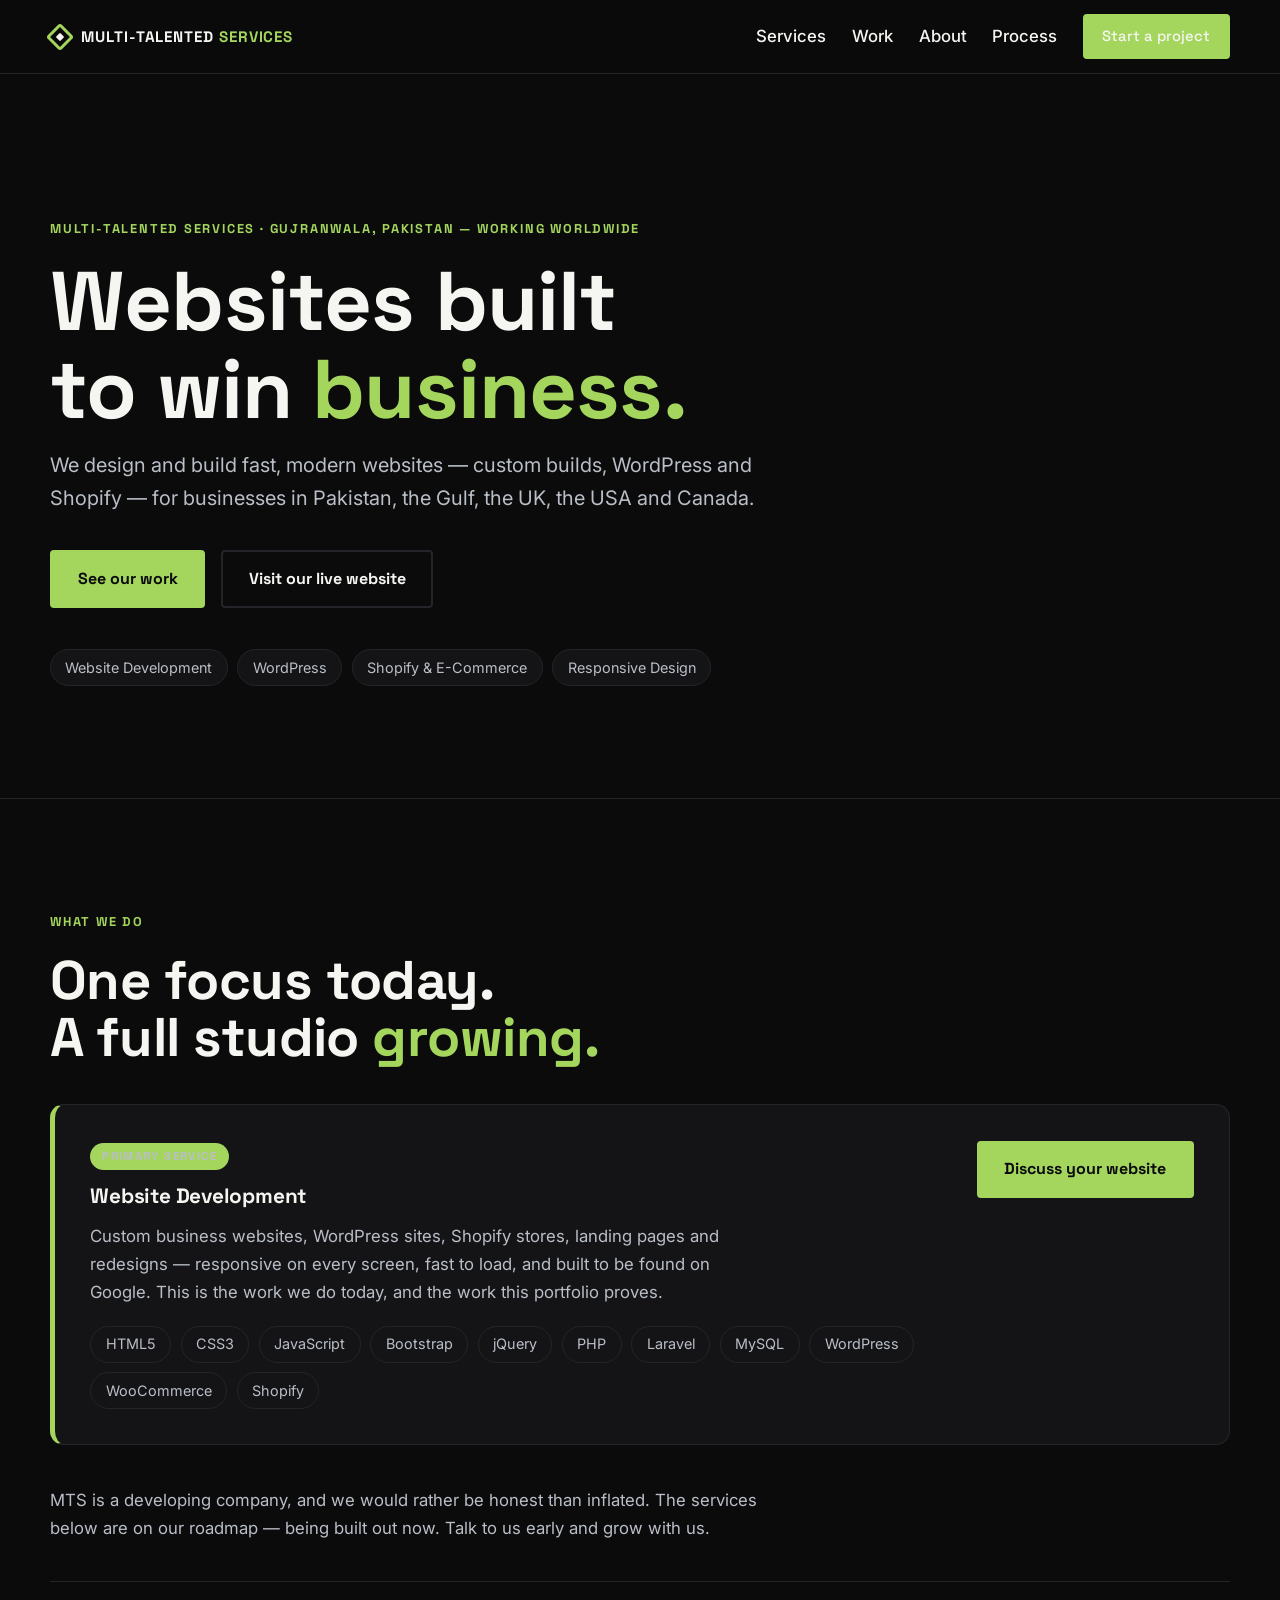
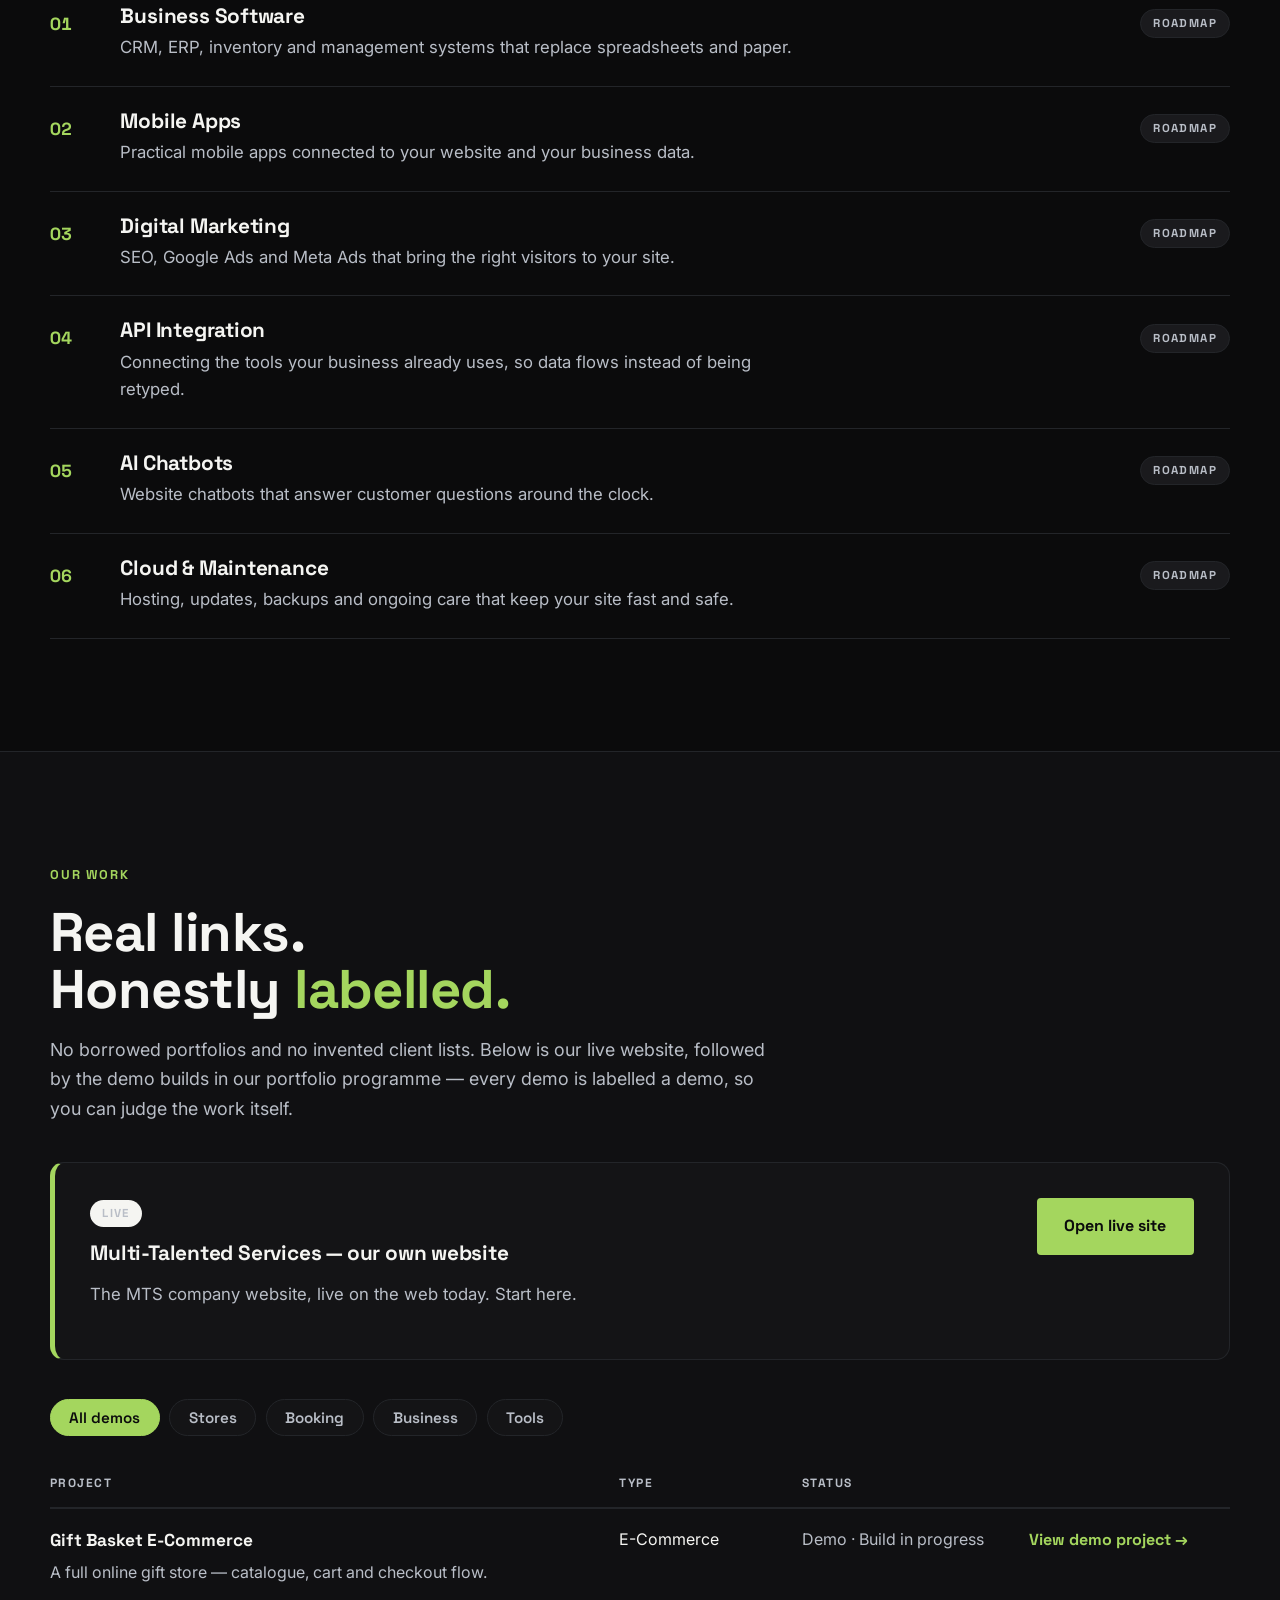
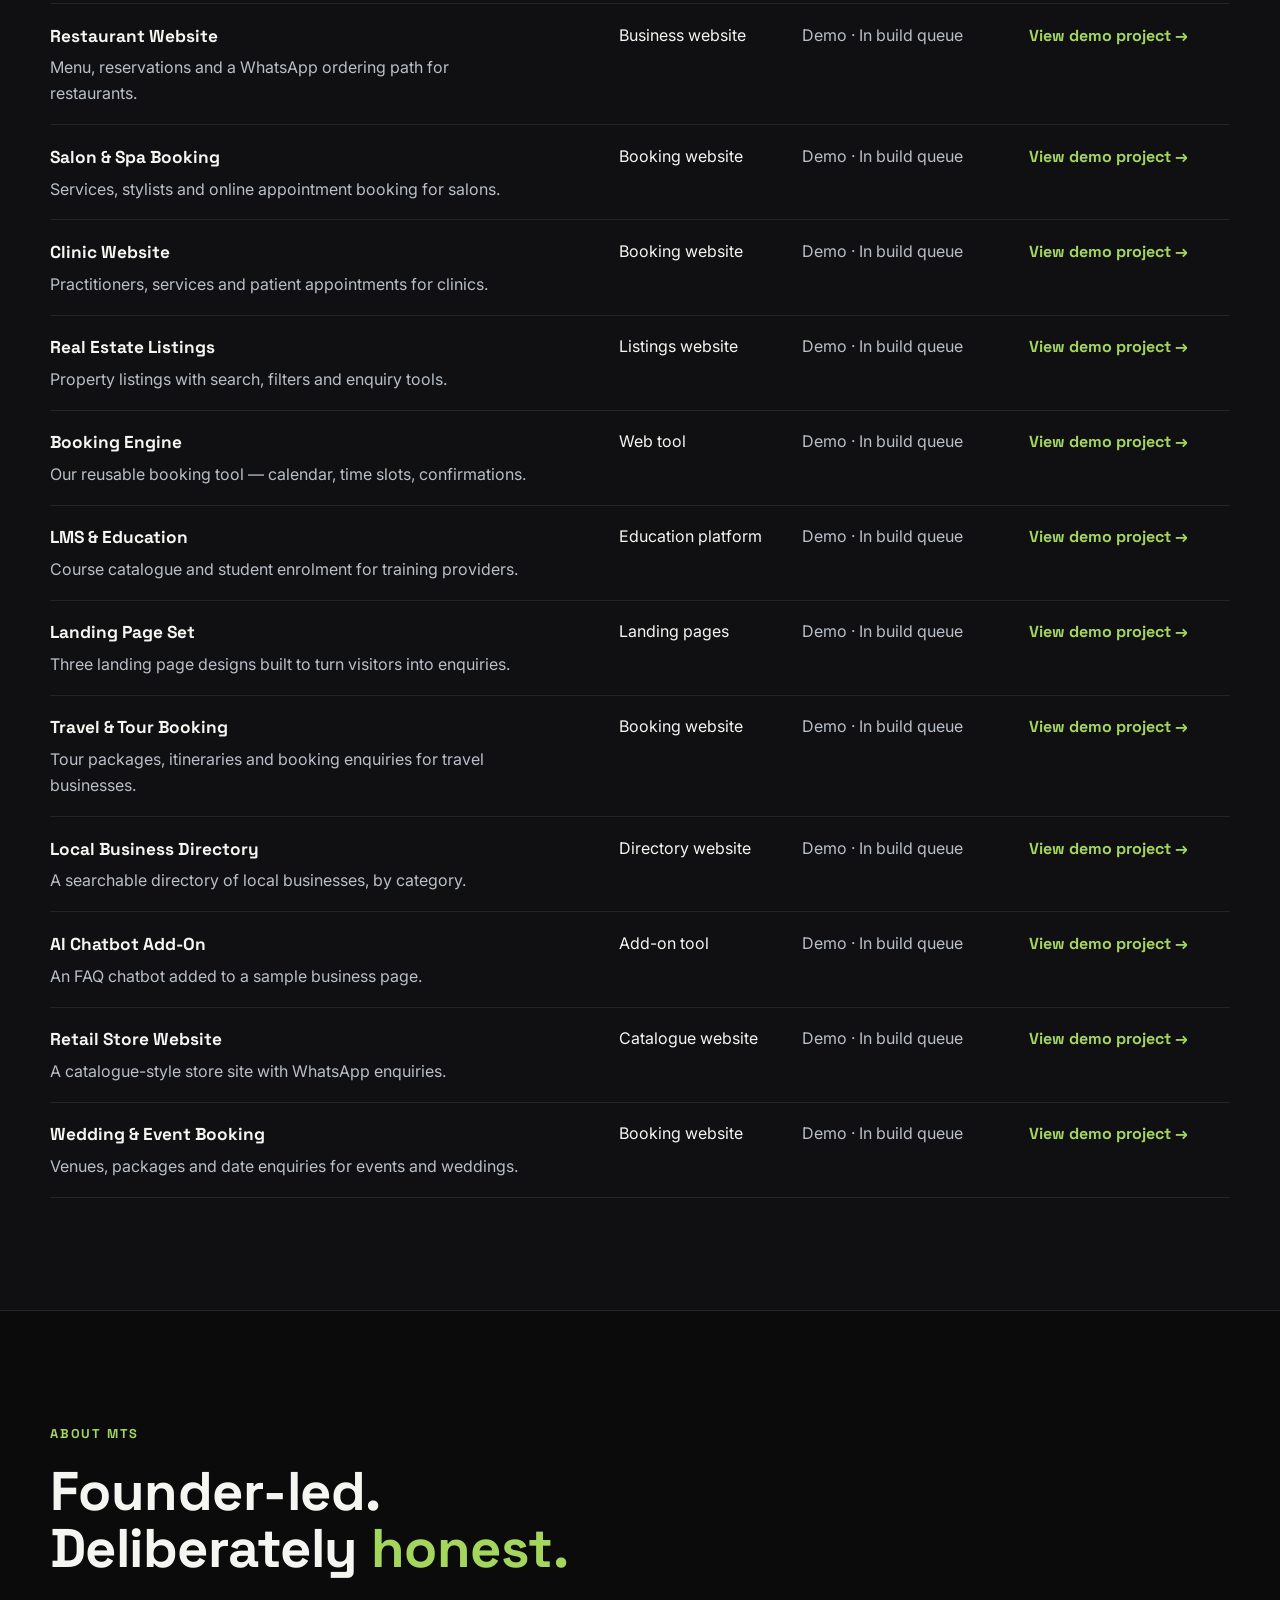
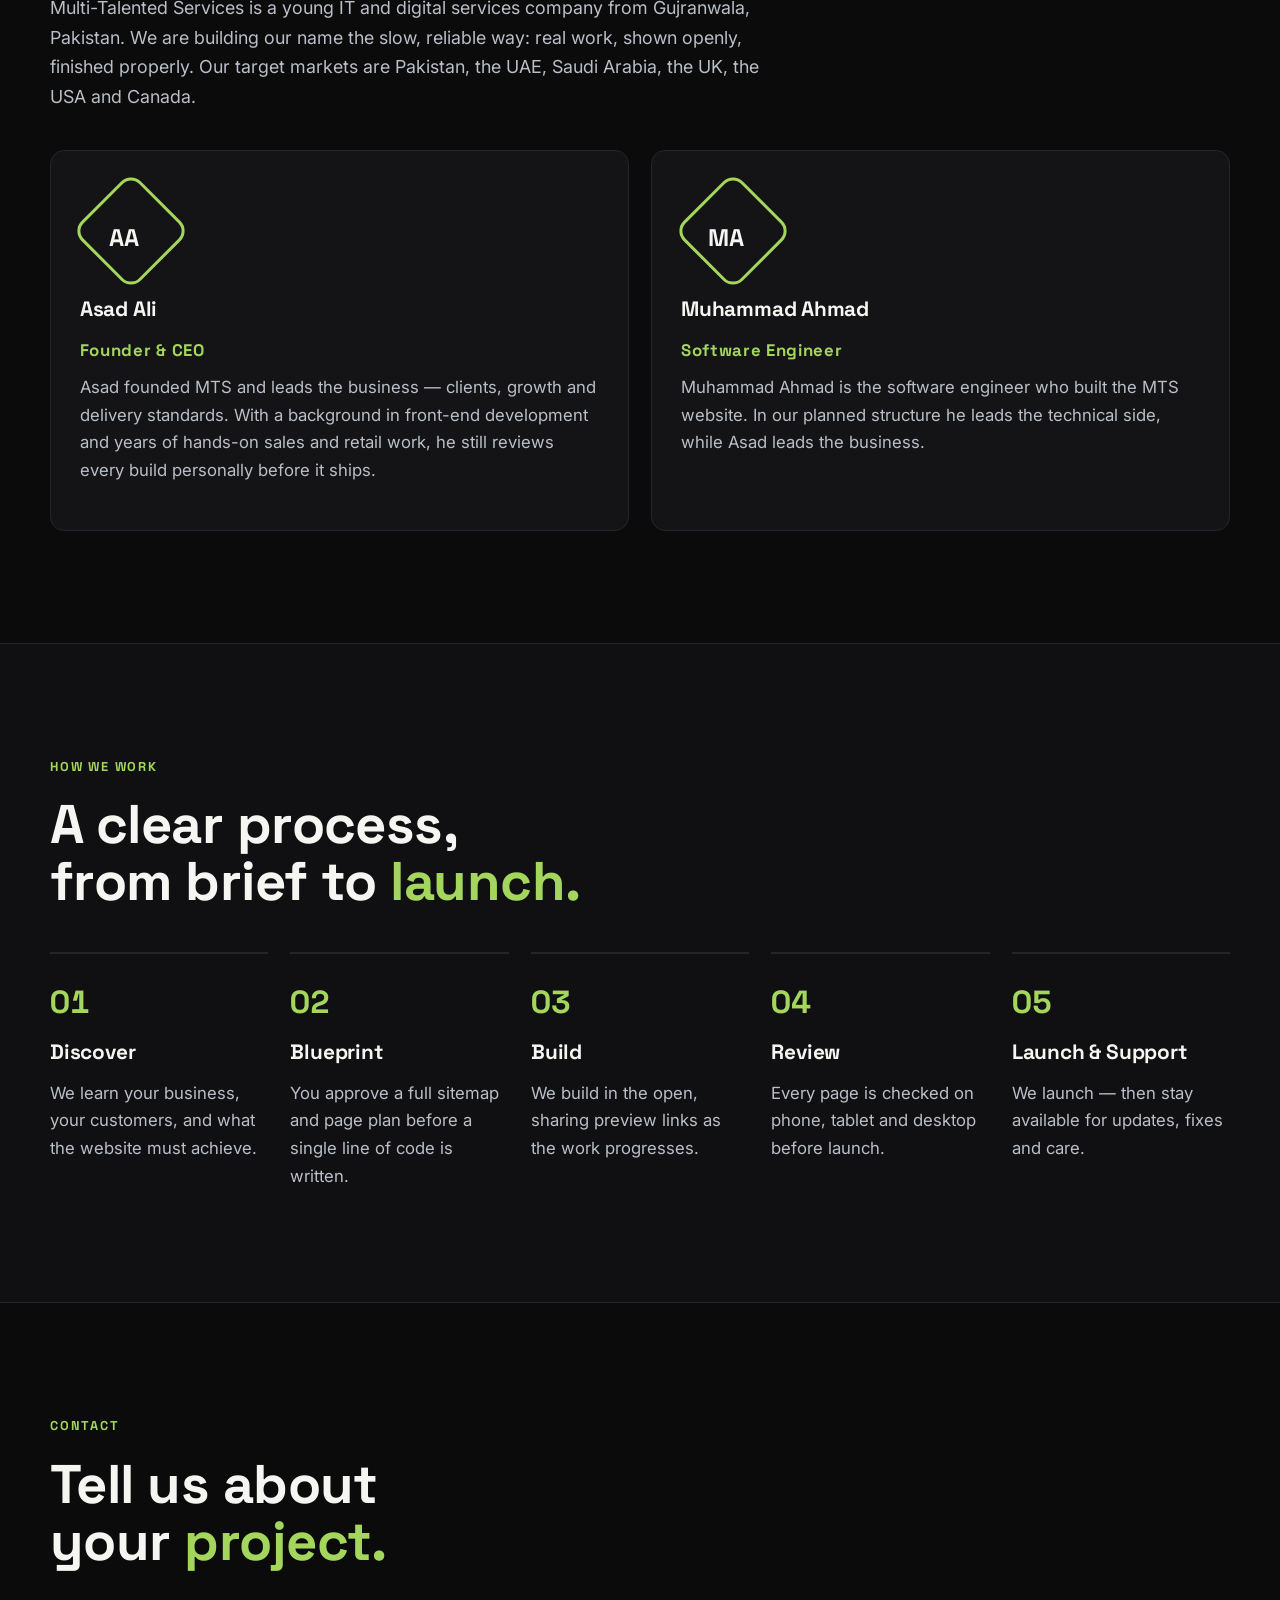
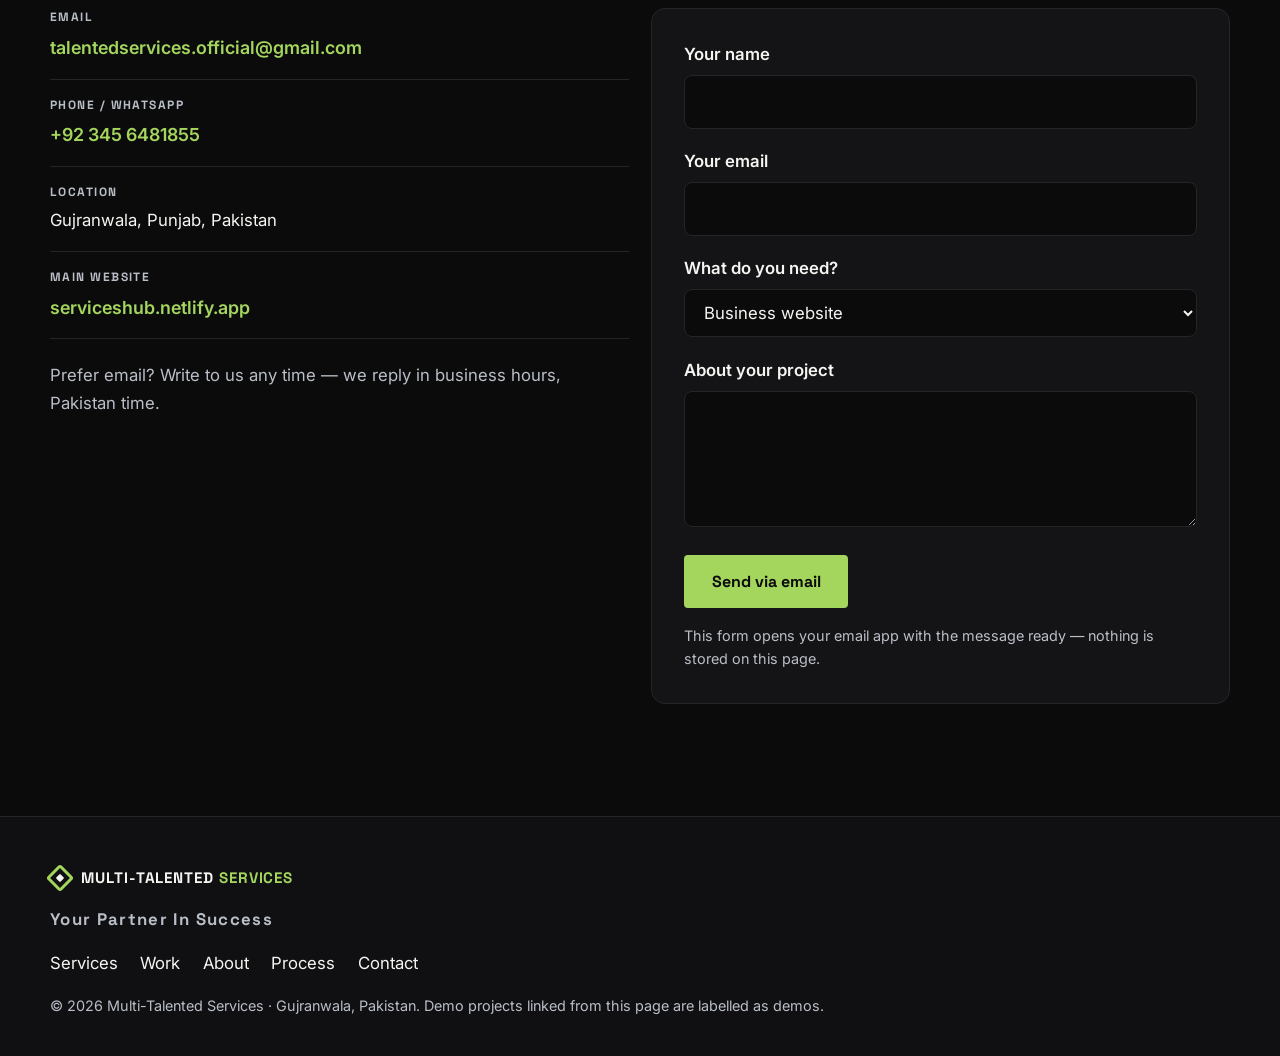
==== index.html @ 2a5626b5 "Build v1: MTS Portfolio Website (Queue #1) — re-QA'd against Industry Theme & Design Standard 2026-1" ====
<!DOCTYPE html>
<html lang="en">
<head>
<meta charset="UTF-8">
<meta name="viewport" content="width=device-width, initial-scale=1.0">
<title>Website Development, WordPress &amp; Shopify — Multi-Talented Services (MTS), Pakistan</title>
<meta name="description" content="Multi-Talented Services (MTS) is a website development company in Gujranwala, Pakistan. We build fast, modern business websites, WordPress sites and Shopify stores for clients in Pakistan and worldwide. Explore our live site and working demo builds.">
<meta name="keywords" content="website development Pakistan, web development company Pakistan, WordPress developer, Shopify developer, business website development, website redesign, landing page development, Multi-Talented Services, MTS">
<meta name="author" content="Multi-Talented Services (MTS)">
<link rel="canonical" href="https://multitalentedservices.github.io/mts-portfolio-website/">
<meta property="og:type" content="website">
<meta property="og:title" content="Multi-Talented Services (MTS) — Website Development, WordPress &amp; Shopify">
<meta property="og:description" content="Your Partner In Success. We build fast, modern websites for businesses in Pakistan and worldwide. See our live work and demo builds.">
<meta property="og:url" content="https://multitalentedservices.github.io/mts-portfolio-website/">
<meta property="og:site_name" content="Multi-Talented Services">
<meta name="twitter:card" content="summary">
<meta name="twitter:title" content="Multi-Talented Services (MTS) — Website Development, WordPress &amp; Shopify">
<meta name="twitter:description" content="Your Partner In Success. Website development from Gujranwala, Pakistan — for clients worldwide.">
<link rel="icon" type="image/svg+xml" href="assets/favicon.svg">
<link rel="preconnect" href="https://fonts.googleapis.com">
<link rel="preconnect" href="https://fonts.gstatic.com" crossorigin>
<link href="https://fonts.googleapis.com/css2?family=Inter:wght@400;500;600&family=Space+Grotesk:wght@500;600;700&display=swap" rel="stylesheet">
<link rel="stylesheet" href="css/style.css">
<script type="application/ld+json">
{
  "@context": "https://schema.org",
  "@type": "Organization",
  "name": "Multi-Talented Services",
  "alternateName": "MTS",
  "slogan": "Your Partner In Success",
  "url": "https://multitalentedservices.github.io/mts-portfolio-website/",
  "email": "talentedservices.official@gmail.com",
  "telephone": "+92-345-6481855",
  "address": { "@type": "PostalAddress", "addressLocality": "Gujranwala", "addressRegion": "Punjab", "addressCountry": "PK" },
  "founder": { "@type": "Person", "name": "Asad Ali", "jobTitle": "Founder & CEO" },
  "sameAs": [
    "https://serviceshub.netlify.app/",
    "https://github.com/multitalentedservices"
  ]
}
</script>
</head>
<body>
<a class="skip-link" href="#main">Skip to content</a>

<header class="site-header">
  <div class="wrap header-in">
    <!-- NOTE: Text logo lockup. The official logo PNG (~/workspace/user/brand/mts-logo.png)
         could not be committed through the GitHub API connector (binary files are not
         supported). Upload it via the GitHub web UI as assets/images/mts-logo.png and
         swap this lockup for an <img> to use the official artwork. -->
    <a class="brand" href="#top" aria-label="Multi-Talented Services — home">
      <span class="brand-mark" aria-hidden="true"></span>
      <span class="brand-text">MULTI-TALENTED <span>SERVICES</span></span>
    </a>
    <button class="nav-toggle" id="navToggle" aria-expanded="false" aria-controls="siteNav" aria-label="Open menu">
      <span></span><span></span><span></span>
    </button>
    <nav class="site-nav" id="siteNav" aria-label="Main navigation">
      <a href="#services">Services</a>
      <a href="#work">Work</a>
      <a href="#about">About</a>
      <a href="#process">Process</a>
      <a class="btn btn-small" href="#contact">Start a project</a>
    </nav>
  </div>
</header>

<main id="main">
  <!-- HERO -->
  <section class="hero" id="top">
    <div class="wrap">
      <p class="eyebrow">Multi-Talented Services · Gujranwala, Pakistan — working worldwide</p>
      <h1>Websites built<br>to win <span class="lime">business.</span></h1>
      <p class="hero-sub">We design and build fast, modern websites — custom builds, WordPress and Shopify — for businesses in Pakistan, the Gulf, the UK, the USA and Canada.</p>
      <div class="hero-cta">
        <a class="btn" href="#work">See our work</a>
        <a class="btn btn-ghost" href="https://serviceshub.netlify.app/" target="_blank" rel="noopener">Visit our live website</a>
      </div>
      <ul class="hero-chips" aria-label="Core expertise">
        <li>Website Development</li>
        <li>WordPress</li>
        <li>Shopify &amp; E-Commerce</li>
        <li>Responsive Design</li>
      </ul>
    </div>
  </section>

  <!-- SERVICES -->
  <section class="section" id="services">
    <div class="wrap">
      <p class="eyebrow">What we do</p>
      <h2>One focus today.<br>A full studio <span class="lime">growing.</span></h2>

      <article class="service-feature">
        <div>
          <p class="tag">Primary service</p>
          <h3>Website Development</h3>
          <p>Custom business websites, WordPress sites, Shopify stores, landing pages and redesigns — responsive on every screen, fast to load, and built to be found on Google. This is the work we do today, and the work this portfolio proves.</p>
          <ul class="chips" aria-label="Technologies we build with">
            <li>HTML5</li><li>CSS3</li><li>JavaScript</li><li>Bootstrap</li><li>jQuery</li>
            <li>PHP</li><li>Laravel</li><li>MySQL</li><li>WordPress</li><li>WooCommerce</li><li>Shopify</li>
          </ul>
        </div>
        <a class="btn" href="#contact">Discuss your website</a>
      </article>

      <p class="roadmap-note">MTS is a developing company, and we would rather be honest than inflated. The services below are on our roadmap — being built out now. Talk to us early and grow with us.</p>

      <ol class="service-rows">
        <li class="service-row">
          <span class="row-num" aria-hidden="true">01</span>
          <div>
            <h3>Business Software</h3>
            <p>CRM, ERP, inventory and management systems that replace spreadsheets and paper.</p>
          </div>
          <span class="tag tag-road">Roadmap</span>
        </li>
        <li class="service-row">
          <span class="row-num" aria-hidden="true">02</span>
          <div>
            <h3>Mobile Apps</h3>
            <p>Practical mobile apps connected to your website and your business data.</p>
          </div>
          <span class="tag tag-road">Roadmap</span>
        </li>
        <li class="service-row">
          <span class="row-num" aria-hidden="true">03</span>
          <div>
            <h3>Digital Marketing</h3>
            <p>SEO, Google Ads and Meta Ads that bring the right visitors to your site.</p>
          </div>
          <span class="tag tag-road">Roadmap</span>
        </li>
        <li class="service-row">
          <span class="row-num" aria-hidden="true">04</span>
          <div>
            <h3>API Integration</h3>
            <p>Connecting the tools your business already uses, so data flows instead of being retyped.</p>
          </div>
          <span class="tag tag-road">Roadmap</span>
        </li>
        <li class="service-row">
          <span class="row-num" aria-hidden="true">05</span>
          <div>
            <h3>AI Chatbots</h3>
            <p>Website chatbots that answer customer questions around the clock.</p>
          </div>
          <span class="tag tag-road">Roadmap</span>
        </li>
        <li class="service-row">
          <span class="row-num" aria-hidden="true">06</span>
          <div>
            <h3>Cloud &amp; Maintenance</h3>
            <p>Hosting, updates, backups and ongoing care that keep your site fast and safe.</p>
          </div>
          <span class="tag tag-road">Roadmap</span>
        </li>
      </ol>
    </div>
  </section>

  <!-- WORK / DEMOS -->
  <section class="section section-alt" id="work">
    <div class="wrap">
      <p class="eyebrow">Our work</p>
      <h2>Real links.<br>Honestly <span class="lime">labelled.</span></h2>
      <p class="section-sub">No borrowed portfolios and no invented client lists. Below is our live website, followed by the demo builds in our portfolio programme — every demo is labelled a demo, so you can judge the work itself.</p>

      <article class="work-feature">
        <div>
          <p class="tag tag-live">Live</p>
          <h3>Multi-Talented Services — our own website</h3>
          <p>The MTS company website, live on the web today. Start here.</p>
        </div>
        <a class="btn" href="https://serviceshub.netlify.app/" target="_blank" rel="noopener">Open live site</a>
      </article>

      <div class="filters" role="group" aria-label="Filter demo projects">
        <button class="filter-btn is-active" data-filter="all" aria-pressed="true">All demos</button>
        <button class="filter-btn" data-filter="store" aria-pressed="false">Stores</button>
        <button class="filter-btn" data-filter="booking" aria-pressed="false">Booking</button>
        <button class="filter-btn" data-filter="business" aria-pressed="false">Business</button>
        <button class="filter-btn" data-filter="tool" aria-pressed="false">Tools</button>
      </div>

      <table class="work-index" id="demoGrid">
        <thead>
          <tr>
            <th scope="col">Project</th>
            <th scope="col">Type</th>
            <th scope="col">Status</th>
            <th scope="col"><span class="sr-only">Project link</span></th>
          </tr>
        </thead>
        <tbody>
          <tr class="demo-row" data-category="store">
            <td data-label="Project"><span class="wi-name">Gift Basket E-Commerce</span><span class="wi-desc">A full online gift store — catalogue, cart and checkout flow.</span></td>
            <td data-label="Type">E-Commerce</td>
            <td data-label="Status"><span class="wi-status">Demo · Build in progress</span></td>
            <td data-label="Link"><a class="card-link" href="https://github.com/multitalentedservices/gift-basket-ecommerce-demo" target="_blank" rel="noopener">View demo project</a></td>
          </tr>
          <tr class="demo-row" data-category="business">
            <td data-label="Project"><span class="wi-name">Restaurant Website</span><span class="wi-desc">Menu, reservations and a WhatsApp ordering path for restaurants.</span></td>
            <td data-label="Type">Business website</td>
            <td data-label="Status"><span class="wi-status">Demo · In build queue</span></td>
            <td data-label="Link"><a class="card-link" href="https://github.com/multitalentedservices/restaurant-website-demo" target="_blank" rel="noopener">View demo project</a></td>
          </tr>
          <tr class="demo-row" data-category="booking">
            <td data-label="Project"><span class="wi-name">Salon &amp; Spa Booking</span><span class="wi-desc">Services, stylists and online appointment booking for salons.</span></td>
            <td data-label="Type">Booking website</td>
            <td data-label="Status"><span class="wi-status">Demo · In build queue</span></td>
            <td data-label="Link"><a class="card-link" href="https://github.com/multitalentedservices/salon-spa-booking-demo" target="_blank" rel="noopener">View demo project</a></td>
          </tr>
          <tr class="demo-row" data-category="booking">
            <td data-label="Project"><span class="wi-name">Clinic Website</span><span class="wi-desc">Practitioners, services and patient appointments for clinics.</span></td>
            <td data-label="Type">Booking website</td>
            <td data-label="Status"><span class="wi-status">Demo · In build queue</span></td>
            <td data-label="Link"><a class="card-link" href="https://github.com/multitalentedservices/clinic-website-demo" target="_blank" rel="noopener">View demo project</a></td>
          </tr>
          <tr class="demo-row" data-category="business">
            <td data-label="Project"><span class="wi-name">Real Estate Listings</span><span class="wi-desc">Property listings with search, filters and enquiry tools.</span></td>
            <td data-label="Type">Listings website</td>
            <td data-label="Status"><span class="wi-status">Demo · In build queue</span></td>
            <td data-label="Link"><a class="card-link" href="https://github.com/multitalentedservices/real-estate-listings-demo" target="_blank" rel="noopener">View demo project</a></td>
          </tr>
          <tr class="demo-row" data-category="tool">
            <td data-label="Project"><span class="wi-name">Booking Engine</span><span class="wi-desc">Our reusable booking tool — calendar, time slots, confirmations.</span></td>
            <td data-label="Type">Web tool</td>
            <td data-label="Status"><span class="wi-status">Demo · In build queue</span></td>
            <td data-label="Link"><a class="card-link" href="https://github.com/multitalentedservices/booking-engine-demo" target="_blank" rel="noopener">View demo project</a></td>
          </tr>
          <tr class="demo-row" data-category="business">
            <td data-label="Project"><span class="wi-name">LMS &amp; Education</span><span class="wi-desc">Course catalogue and student enrolment for training providers.</span></td>
            <td data-label="Type">Education platform</td>
            <td data-label="Status"><span class="wi-status">Demo · In build queue</span></td>
            <td data-label="Link"><a class="card-link" href="https://github.com/multitalentedservices/lms-education-demo" target="_blank" rel="noopener">View demo project</a></td>
          </tr>
          <tr class="demo-row" data-category="business">
            <td data-label="Project"><span class="wi-name">Landing Page Set</span><span class="wi-desc">Three landing page designs built to turn visitors into enquiries.</span></td>
            <td data-label="Type">Landing pages</td>
            <td data-label="Status"><span class="wi-status">Demo · In build queue</span></td>
            <td data-label="Link"><a class="card-link" href="https://github.com/multitalentedservices/landing-page-set-demo" target="_blank" rel="noopener">View demo project</a></td>
          </tr>
          <tr class="demo-row" data-category="booking">
            <td data-label="Project"><span class="wi-name">Travel &amp; Tour Booking</span><span class="wi-desc">Tour packages, itineraries and booking enquiries for travel businesses.</span></td>
            <td data-label="Type">Booking website</td>
            <td data-label="Status"><span class="wi-status">Demo · In build queue</span></td>
            <td data-label="Link"><a class="card-link" href="https://github.com/multitalentedservices/travel-tour-booking-demo" target="_blank" rel="noopener">View demo project</a></td>
          </tr>
          <tr class="demo-row" data-category="business">
            <td data-label="Project"><span class="wi-name">Local Business Directory</span><span class="wi-desc">A searchable directory of local businesses, by category.</span></td>
            <td data-label="Type">Directory website</td>
            <td data-label="Status"><span class="wi-status">Demo · In build queue</span></td>
            <td data-label="Link"><a class="card-link" href="https://github.com/multitalentedservices/local-business-directory-demo" target="_blank" rel="noopener">View demo project</a></td>
          </tr>
          <tr class="demo-row" data-category="tool">
            <td data-label="Project"><span class="wi-name">AI Chatbot Add-On</span><span class="wi-desc">An FAQ chatbot added to a sample business page.</span></td>
            <td data-label="Type">Add-on tool</td>
            <td data-label="Status"><span class="wi-status">Demo · In build queue</span></td>
            <td data-label="Link"><a class="card-link" href="https://github.com/multitalentedservices/ai-chatbot-addon-demo" target="_blank" rel="noopener">View demo project</a></td>
          </tr>
          <tr class="demo-row" data-category="store">
            <td data-label="Project"><span class="wi-name">Retail Store Website</span><span class="wi-desc">A catalogue-style store site with WhatsApp enquiries.</span></td>
            <td data-label="Type">Catalogue website</td>
            <td data-label="Status"><span class="wi-status">Demo · In build queue</span></td>
            <td data-label="Link"><a class="card-link" href="https://github.com/multitalentedservices/retail-store-website-demo" target="_blank" rel="noopener">View demo project</a></td>
          </tr>
          <tr class="demo-row" data-category="booking">
            <td data-label="Project"><span class="wi-name">Wedding &amp; Event Booking</span><span class="wi-desc">Venues, packages and date enquiries for events and weddings.</span></td>
            <td data-label="Type">Booking website</td>
            <td data-label="Status"><span class="wi-status">Demo · In build queue</span></td>
            <td data-label="Link"><a class="card-link" href="https://github.com/multitalentedservices/wedding-event-booking-demo" target="_blank" rel="noopener">View demo project</a></td>
          </tr>
        </tbody>
      </table>
    </div>
  </section>

  <!-- ABOUT -->
  <section class="section" id="about">
    <div class="wrap">
      <p class="eyebrow">About MTS</p>
      <h2>Founder-led.<br>Deliberately <span class="lime">honest.</span></h2>
      <p class="section-sub">Multi-Talented Services is a young IT and digital services company from Gujranwala, Pakistan. We are building our name the slow, reliable way: real work, shown openly, finished properly. Our target markets are Pakistan, the UAE, Saudi Arabia, the UK, the USA and Canada.</p>

      <div class="grid grid-2">
        <article class="card person">
          <!-- PHOTO SWAP: Asad's real photo (~/workspace/user/profile/asad-ali-photo.jpg)
               could not be committed through the GitHub API connector (binary files are
               not supported). Upload it via the GitHub web UI as assets/images/asad-ali.jpg
               and replace the .founder-mark div below with:
               <img class="founder-photo" src="assets/images/asad-ali.jpg" alt="Asad Ali, Founder and CEO of Multi-Talented Services"> -->
          <div class="founder-mark" role="img" aria-label="Portrait of Asad Ali — photo coming with the next update">AA</div>
          <h3>Asad Ali</h3>
          <p class="person-role">Founder &amp; CEO</p>
          <p>Asad founded MTS and leads the business — clients, growth and delivery standards. With a background in front-end development and years of hands-on sales and retail work, he still reviews every build personally before it ships.</p>
        </article>
        <article class="card person">
          <div class="founder-mark founder-mark-alt" role="img" aria-label="Monogram for Muhammad Ahmad">MA</div>
          <h3>Muhammad Ahmad</h3>
          <p class="person-role">Software Engineer</p>
          <p>Muhammad Ahmad is the software engineer who built the MTS website. In our planned structure he leads the technical side, while Asad leads the business.</p>
        </article>
      </div>
    </div>
  </section>

  <!-- PROCESS -->
  <section class="section section-alt" id="process">
    <div class="wrap">
      <p class="eyebrow">How we work</p>
      <h2>A clear process,<br>from brief to <span class="lime">launch.</span></h2>
      <ol class="steps">
        <li>
          <span class="step-num" aria-hidden="true">01</span>
          <h3>Discover</h3>
          <p>We learn your business, your customers, and what the website must achieve.</p>
        </li>
        <li>
          <span class="step-num" aria-hidden="true">02</span>
          <h3>Blueprint</h3>
          <p>You approve a full sitemap and page plan before a single line of code is written.</p>
        </li>
        <li>
          <span class="step-num" aria-hidden="true">03</span>
          <h3>Build</h3>
          <p>We build in the open, sharing preview links as the work progresses.</p>
        </li>
        <li>
          <span class="step-num" aria-hidden="true">04</span>
          <h3>Review</h3>
          <p>Every page is checked on phone, tablet and desktop before launch.</p>
        </li>
        <li>
          <span class="step-num" aria-hidden="true">05</span>
          <h3>Launch &amp; Support</h3>
          <p>We launch — then stay available for updates, fixes and care.</p>
        </li>
      </ol>
    </div>
  </section>

  <!-- CONTACT -->
  <section class="section" id="contact">
    <div class="wrap">
      <p class="eyebrow">Contact</p>
      <h2>Tell us about<br>your <span class="lime">project.</span></h2>
      <div class="grid grid-2 contact-grid">
        <div>
          <ul class="contact-list">
            <li>
              <span class="contact-label">Email</span>
              <a href="mailto:talentedservices.official@gmail.com">talentedservices.official@gmail.com</a>
            </li>
            <li>
              <span class="contact-label">Phone / WhatsApp</span>
              <a href="https://wa.me/923456481855" target="_blank" rel="noopener">+92 345 6481855</a>
            </li>
            <li>
              <span class="contact-label">Location</span>
              <span>Gujranwala, Punjab, Pakistan</span>
            </li>
            <li>
              <span class="contact-label">Main website</span>
              <a href="https://serviceshub.netlify.app/" target="_blank" rel="noopener">serviceshub.netlify.app</a>
            </li>
          </ul>
          <p class="contact-note">Prefer email? Write to us any time — we reply in business hours, Pakistan time.</p>
        </div>
        <form class="contact-form" id="leadForm" novalidate>
          <div class="field">
            <label for="fName">Your name</label>
            <input id="fName" name="name" type="text" autocomplete="name" required>
          </div>
          <div class="field">
            <label for="fEmail">Your email</label>
            <input id="fEmail" name="email" type="email" autocomplete="email" required>
          </div>
          <div class="field">
            <label for="fType">What do you need?</label>
            <select id="fType" name="type" required>
              <option value="Business website">Business website</option>
              <option value="WordPress website">WordPress website</option>
              <option value="Shopify / e-commerce store">Shopify / e-commerce store</option>
              <option value="Website redesign">Website redesign</option>
              <option value="Something else">Something else</option>
            </select>
          </div>
          <div class="field">
            <label for="fMsg">About your project</label>
            <textarea id="fMsg" name="message" rows="4" required></textarea>
          </div>
          <button class="btn" type="submit">Send via email</button>
          <p class="form-note" id="formNote">This form opens your email app with the message ready — nothing is stored on this page.</p>
        </form>
      </div>
    </div>
  </section>
</main>

<footer class="site-footer">
  <div class="wrap footer-in">
    <a class="brand" href="#top" aria-label="Multi-Talented Services — back to top">
      <span class="brand-mark" aria-hidden="true"></span>
      <span class="brand-text">MULTI-TALENTED <span>SERVICES</span></span>
    </a>
    <p class="footer-tag">Your Partner In Success</p>
    <nav class="footer-nav" aria-label="Footer navigation">
      <a href="#services">Services</a>
      <a href="#work">Work</a>
      <a href="#about">About</a>
      <a href="#process">Process</a>
      <a href="#contact">Contact</a>
    </nav>
    <p class="footer-small">© <span id="year">2026</span> Multi-Talented Services · Gujranwala, Pakistan. Demo projects linked from this page are labelled as demos.</p>
  </div>
</footer>

<script src="js/main.js"></script>
</body>
</html>
---- css/style.css ----
/* ============================================================
   MTS Core design system — v1
   Black / white / lime. Typography first. Dark.
   ============================================================ */
:root {
  --bg: #0b0b0c;
  --bg-alt: #101012;
  --surface: #141416;
  --surface-2: #1a1a1d;
  --line: #232529;
  --ink: #f5f5f2;
  --muted: #b9bec7;
  --lime: #a4d65e;
  --lime-deep: #5d7c35;
  --error: #ff9d8a;
  --radius-btn: 4px;
  --radius: 14px;
  --font-display: "Space Grotesk", "Segoe UI", system-ui, sans-serif;
  --font-body: "Inter", "Segoe UI", system-ui, sans-serif;
  --step-h1: clamp(2.6rem, 7.5vw, 5.2rem);
  --step-h2: clamp(2rem, 5vw, 3.4rem);
  --step-h3: 1.3rem;
  --space: clamp(4rem, 9vw, 7rem);
}

* { box-sizing: border-box; }

html { scroll-behavior: smooth; }

body {
  margin: 0;
  background: var(--bg);
  color: var(--ink);
  font-family: var(--font-body);
  font-size: 1.05rem;
  line-height: 1.65;
  -webkit-font-smoothing: antialiased;
}

.wrap {
  width: min(1180px, 100% - 3rem);
  margin-inline: auto;
}

h1, h2, h3 {
  font-family: var(--font-display);
  line-height: 1.05;
  letter-spacing: -0.01em;
  margin: 0 0 1rem;
}
h1 { font-size: var(--step-h1); font-weight: 700; }
h2 { font-size: var(--step-h2); font-weight: 700; }
h3 { font-size: var(--step-h3); font-weight: 700; }
p { margin: 0 0 1rem; }

.lime { color: var(--lime); }

a { color: var(--lime); }
a:hover { text-decoration-thickness: 2px; }

::selection { background: var(--lime); color: var(--bg); }

section[id] { scroll-margin-top: 84px; }

:focus-visible {
  outline: 3px solid var(--lime);
  outline-offset: 3px;
  border-radius: 4px;
}

.skip-link {
  position: absolute;
  left: -9999px;
  top: 0;
  background: var(--lime);
  color: var(--bg);
  padding: 0.7rem 1.2rem;
  font-weight: 600;
  z-index: 100;
}
.skip-link:focus { left: 1rem; top: 1rem; }

/* ---------- Header ---------- */
.site-header {
  position: sticky;
  top: 0;
  z-index: 50;
  background: rgba(11, 11, 12, 0.92);
  backdrop-filter: blur(8px);
  border-bottom: 1px solid var(--line);
}
.header-in {
  display: flex;
  align-items: center;
  justify-content: space-between;
  gap: 1rem;
  padding: 0.9rem 0;
}
.brand {
  display: inline-flex;
  align-items: center;
  gap: 0.7rem;
  color: var(--ink);
  text-decoration: none;
  font-family: var(--font-display);
  font-weight: 700;
  letter-spacing: 0.06em;
  font-size: 0.95rem;
}
.brand-text span { color: var(--lime); }
.brand-mark {
  flex: none;
  width: 20px;
  height: 20px;
  border: 3px solid var(--lime);
  transform: rotate(45deg);
  border-radius: 3px;
  position: relative;
}
.brand-mark::after {
  content: "";
  position: absolute;
  inset: 4px;
  background: var(--ink);
  border-radius: 1px;
}
.site-nav {
  display: flex;
  align-items: center;
  gap: 1.6rem;
}
.site-nav a {
  color: var(--ink);
  text-decoration: none;
  font-weight: 500;
}
.site-nav a:hover { color: var(--lime); }
.nav-toggle {
  display: none;
  background: none;
  border: 1px solid var(--line);
  border-radius: 8px;
  padding: 0.55rem 0.6rem;
  cursor: pointer;
}
.nav-toggle span {
  display: block;
  width: 20px;
  height: 2px;
  background: var(--ink);
  margin: 4px 0;
}

/* ---------- Buttons ---------- */
.btn {
  display: inline-block;
  background: var(--lime);
  color: var(--bg);
  font-family: var(--font-display);
  font-weight: 700;
  text-decoration: none;
  padding: 0.85rem 1.6rem;
  border-radius: var(--radius-btn);
  border: 2px solid var(--lime);
  cursor: pointer;
  font-size: 1rem;
}
.btn:hover { background: transparent; color: var(--lime); }
.btn-ghost {
  background: transparent;
  color: var(--ink);
  border-color: var(--line);
}
.btn-ghost:hover { border-color: var(--lime); color: var(--lime); }
.btn-small { padding: 0.5rem 1.1rem; font-size: 0.92rem; }

/* ---------- Hero ---------- */
.hero {
  padding: calc(var(--space) + 2rem) 0 var(--space);
  border-bottom: 1px solid var(--line);
  background: var(--bg);
}
.eyebrow {
  font-family: var(--font-display);
  font-weight: 700;
  letter-spacing: 0.14em;
  text-transform: uppercase;
  font-size: 0.8rem;
  color: var(--lime);
  margin-bottom: 1.2rem;
}
.hero-sub {
  font-size: 1.25rem;
  color: var(--muted);
  max-width: 44rem;
  margin-bottom: 2.2rem;
}
.hero-cta { display: flex; flex-wrap: wrap; gap: 1rem; margin-bottom: 2.6rem; }
.hero-chips, .chips {
  list-style: none;
  display: flex;
  flex-wrap: wrap;
  gap: 0.6rem;
  padding: 0;
  margin: 0;
}
.hero-chips li, .chips li {
  border: 1px solid var(--line);
  border-radius: 999px;
  padding: 0.35rem 0.9rem;
  font-size: 0.9rem;
  color: var(--muted);
  background: var(--surface);
}

/* ---------- Sections ---------- */
.section { padding: var(--space) 0; }
.section-alt { background: var(--bg-alt); border-block: 1px solid var(--line); }
.section-sub { color: var(--muted); max-width: 46rem; font-size: 1.12rem; }

.grid { display: grid; gap: 1.4rem; margin-top: 2.4rem; }
.grid-3 { grid-template-columns: repeat(3, 1fr); }
.grid-2 { grid-template-columns: repeat(2, 1fr); }

.card {
  background: var(--surface);
  border: 1px solid var(--line);
  border-radius: var(--radius);
  padding: 1.8rem;
}
.card p { color: var(--muted); }
.card-link {
  font-family: var(--font-display);
  font-weight: 700;
  text-decoration: none;
}
.card-link::after { content: " →"; }
.card-link:hover { text-decoration: underline; }

.tag {
  display: inline-block;
  font-family: var(--font-display);
  font-size: 0.72rem;
  font-weight: 700;
  letter-spacing: 0.12em;
  text-transform: uppercase;
  color: var(--bg);
  background: var(--lime);
  border-radius: 999px;
  padding: 0.25rem 0.75rem;
  margin-bottom: 1rem;
}
.tag-road { background: var(--surface-2); color: var(--muted); border: 1px solid var(--line); }
.tag-live { background: var(--ink); }

.service-feature, .work-feature {
  margin-top: 2.4rem;
  background: var(--surface);
  border: 1px solid var(--line);
  border-left: 5px solid var(--lime);
  border-radius: var(--radius);
  padding: 2.2rem;
  display: flex;
  justify-content: space-between;
  align-items: flex-start;
  gap: 2rem;
}
.service-feature p, .work-feature p { color: var(--muted); max-width: 42rem; }
.service-feature .btn, .work-feature .btn { flex: none; }
.service-feature .chips { margin-top: 1.2rem; }
.roadmap-note { color: var(--muted); margin-top: 2.6rem; max-width: 46rem; }

/* ---------- Filters ---------- */
.filters { display: flex; flex-wrap: wrap; gap: 0.6rem; margin-top: 2.4rem; }
.filter-btn {
  background: var(--surface);
  color: var(--muted);
  border: 1px solid var(--line);
  border-radius: 999px;
  padding: 0.5rem 1.15rem;
  font-family: var(--font-display);
  font-weight: 600;
  cursor: pointer;
  font-size: 0.95rem;
}
.filter-btn:hover { color: var(--ink); border-color: var(--muted); }
.filter-btn.is-active { background: var(--lime); color: var(--bg); border-color: var(--lime); }
.demo-row[hidden] { display: none; }

/* ---------- About ---------- */
.person { text-align: left; }
.founder-mark {
  width: 84px;
  height: 84px;
  border: 3px solid var(--lime);
  transform: rotate(45deg);
  border-radius: 14px;
  display: grid;
  place-items: center;
  margin: 0.6rem 0 1.6rem 0.6rem;
  font-family: var(--font-display);
  font-weight: 700;
  color: var(--ink);
  font-size: 0; /* the visible monogram comes from ::after, counter-rotated */
}
.founder-mark::after {
  content: "AA";
  transform: rotate(-45deg);
  font-size: 1.5rem;
}
.founder-mark-alt::after { content: "MA"; }
.founder-photo {
  width: 120px;
  height: 120px;
  object-fit: cover;
  border-radius: 50%;
  border: 3px solid var(--lime);
  margin-bottom: 1.4rem;
}
.person-role {
  font-family: var(--font-display);
  font-weight: 700;
  color: var(--lime) !important;
  letter-spacing: 0.04em;
  margin-bottom: 0.6rem;
}

/* ---------- Process ---------- */
.steps {
  list-style: none;
  padding: 0;
  margin: 2.6rem 0 0;
  display: grid;
  grid-template-columns: repeat(5, 1fr);
  gap: 1.4rem;
}
.steps li {
  border-top: 2px solid var(--line);
  padding: 1.4rem 0 0;
}
.steps p { color: var(--muted); margin: 0; }
.step-num {
  font-family: var(--font-display);
  font-weight: 700;
  font-size: 2rem;
  font-variant-numeric: tabular-nums;
  color: var(--lime);
  display: block;
  margin-bottom: 0.8rem;
}

/* ---------- Contact ---------- */
.contact-list { list-style: none; padding: 0; margin: 0 0 1.4rem; }
.contact-list li { padding: 1rem 0; border-bottom: 1px solid var(--line); }
.contact-list li:first-child { padding-top: 0; }
.contact-label {
  display: block;
  font-family: var(--font-display);
  font-size: 0.75rem;
  font-weight: 700;
  letter-spacing: 0.12em;
  text-transform: uppercase;
  color: var(--muted);
  margin-bottom: 0.3rem;
}
.contact-list a { font-size: 1.12rem; font-weight: 600; text-decoration: none; overflow-wrap: anywhere; }
.contact-list a:hover { text-decoration: underline; }
.contact-note { color: var(--muted); }
.contact-form {
  background: var(--surface);
  border: 1px solid var(--line);
  border-radius: var(--radius);
  padding: 2rem;
}
.field { margin-bottom: 1.2rem; }
.field label {
  display: block;
  font-weight: 600;
  margin-bottom: 0.4rem;
}
.field input, .field select, .field textarea {
  width: 100%;
  background: var(--bg);
  border: 1px solid var(--line);
  border-radius: 8px;
  color: var(--ink);
  padding: 0.75rem 0.9rem;
  font: inherit;
}
.field input:focus, .field select:focus, .field textarea:focus {
  border-color: var(--lime);
  outline: 2px solid var(--lime);
  outline-offset: 1px;
}
.form-note { color: var(--muted); font-size: 0.9rem; margin: 1rem 0 0; }
.form-note.is-error { color: var(--error); }

/* ---------- Footer ---------- */
.site-footer {
  border-top: 1px solid var(--line);
  padding: 3rem 0 2.4rem;
  background: var(--bg-alt);
}
.footer-in { display: grid; gap: 1rem; justify-items: start; }
.footer-tag {
  font-family: var(--font-display);
  font-weight: 700;
  letter-spacing: 0.08em;
  color: var(--muted);
  margin: 0;
}
.footer-nav { display: flex; flex-wrap: wrap; gap: 1.4rem; }
.footer-nav a { color: var(--ink); text-decoration: none; }
.footer-nav a:hover { color: var(--lime); }
.footer-small { color: var(--muted); font-size: 0.9rem; margin: 0; }

/* Reveal-on-scroll removed 2026-11-21: uniform decorative motion failed Standard A5.3. Content is static and fully visible without JS. */

/* ---------- Service rows (numbered editorial list, S1.5) ---------- */
.service-rows { list-style: none; padding: 0; margin: 2.4rem 0 0; }
.service-row {
  display: grid;
  grid-template-columns: 3.2rem 1fr auto;
  gap: 1.2rem;
  align-items: start;
  border-top: 1px solid var(--line);
  padding: 1.5rem 0;
}
.service-row:last-child { border-bottom: 1px solid var(--line); }
.service-row h3 { margin-bottom: 0.4rem; }
.service-row p { color: var(--muted); margin: 0; max-width: 42rem; }
.service-row .tag { margin: 0.2rem 0 0; }
.row-num {
  font-family: var(--font-display);
  font-weight: 700;
  font-size: 1.1rem;
  color: var(--lime);
  font-variant-numeric: tabular-nums;
  padding-top: 0.25rem;
}

/* ---------- Work index table (S1.5) ---------- */
.work-index { width: 100%; border-collapse: collapse; margin-top: 2.4rem; font-size: 1rem; }
.work-index th {
  text-align: left;
  font-family: var(--font-display);
  font-size: 0.75rem;
  font-weight: 700;
  letter-spacing: 0.12em;
  text-transform: uppercase;
  color: var(--muted);
  padding: 0 1rem 0.8rem 0;
  border-bottom: 2px solid var(--line);
}
.work-index td { padding: 1.1rem 1rem 1.1rem 0; border-bottom: 1px solid var(--line); vertical-align: top; }
.work-index tbody tr { transition: background 0.2s ease; }
.work-index tbody tr:hover { background: var(--surface); }
.wi-name { display: block; font-family: var(--font-display); font-weight: 700; font-size: 1.08rem; }
.wi-desc { display: block; color: var(--muted); margin-top: 0.25rem; max-width: 30rem; }
.wi-status { color: var(--muted); white-space: nowrap; }
.work-index .card-link { white-space: nowrap; }

.sr-only {
  position: absolute;
  width: 1px; height: 1px;
  padding: 0; margin: -1px;
  overflow: hidden;
  clip: rect(0 0 0 0);
  white-space: nowrap;
  border: 0;
}

/* ---------- Responsive ---------- */
@media (max-width: 1080px) {
  .grid-3 { grid-template-columns: repeat(2, 1fr); }
  .steps { grid-template-columns: repeat(3, 1fr); }
}
@media (max-width: 820px) {
  .grid-2 { grid-template-columns: 1fr; }
  .service-feature, .work-feature { flex-direction: column; }
  .nav-toggle { display: block; }
  .site-nav {
    display: none;
    position: absolute;
    top: 100%;
    left: 0;
    right: 0;
    flex-direction: column;
    align-items: stretch;
    gap: 0;
    background: var(--bg);
    border-bottom: 1px solid var(--line);
    padding: 0.6rem 1.5rem 1.2rem;
  }
  .site-nav.is-open { display: flex; }
  .site-nav a { padding: 0.7rem 0; }
  .site-nav .btn { text-align: center; margin-top: 0.6rem; }
  .site-header { position: sticky; }
  .header-in { position: relative; }
}
@media (max-width: 560px) {
  .grid-3 { grid-template-columns: 1fr; }
  .steps { grid-template-columns: 1fr; }
  .hero-cta .btn { width: 100%; text-align: center; }
  body { font-size: 1rem; }
}

@media (max-width: 700px) {
  .service-row { grid-template-columns: 2.2rem 1fr; }
  .service-row .tag { grid-column: 2; justify-self: start; margin-top: 0.6rem; }
  .work-index thead { position: absolute; width: 1px; height: 1px; overflow: hidden; clip: rect(0 0 0 0); }
  .work-index, .work-index tbody, .work-index tr, .work-index td { display: block; width: 100%; }
  .work-index tr { padding: 1rem 0; }
  .work-index td { border-bottom: none; padding: 0.15rem 0; }
  .work-index td::before {
    content: attr(data-label);
    display: block;
    font-family: var(--font-display);
    font-size: 0.7rem;
    font-weight: 700;
    letter-spacing: 0.12em;
    text-transform: uppercase;
    color: var(--muted);
    margin-bottom: 0.2rem;
  }
  .wi-status, .work-index .card-link { white-space: normal; }
}

/* ---------- Reduced motion ---------- */
@media (prefers-reduced-motion: reduce) {
  html { scroll-behavior: auto; }
  * { animation: none !important; transition: none !important; }
}
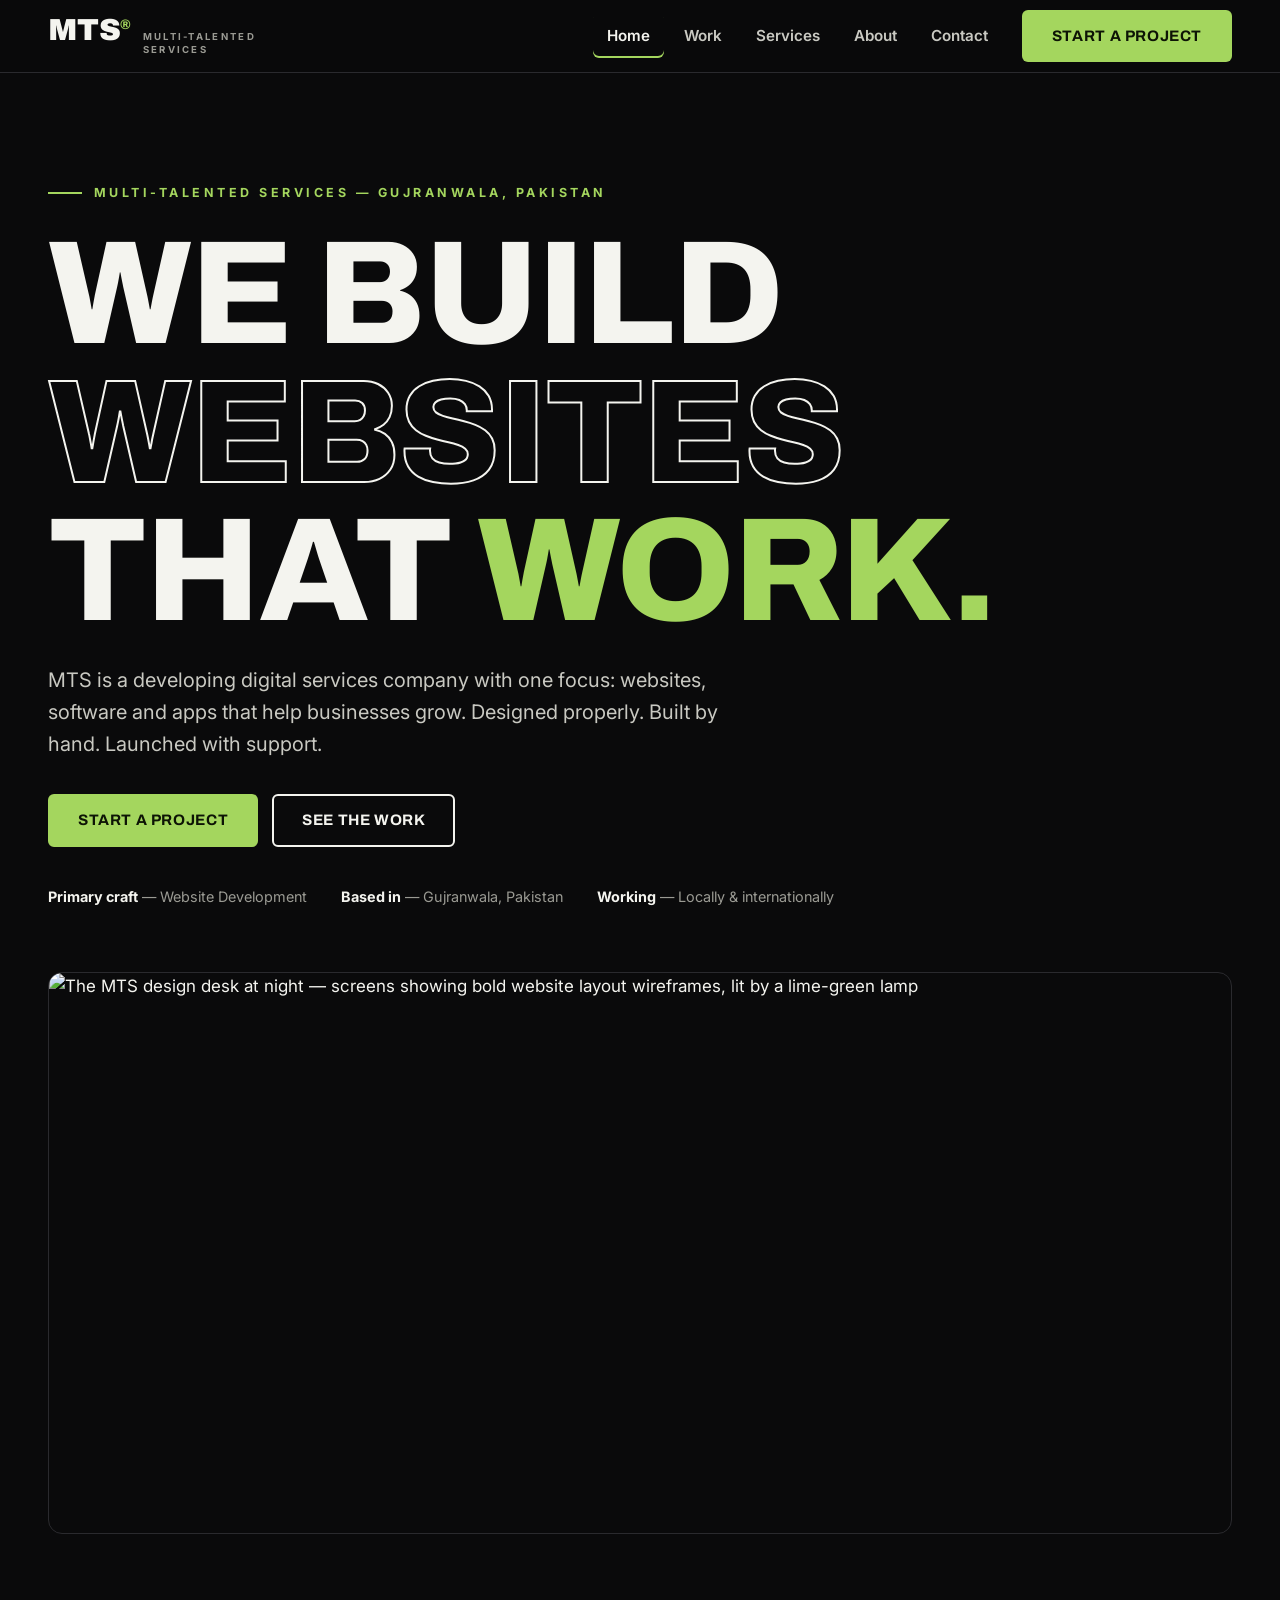
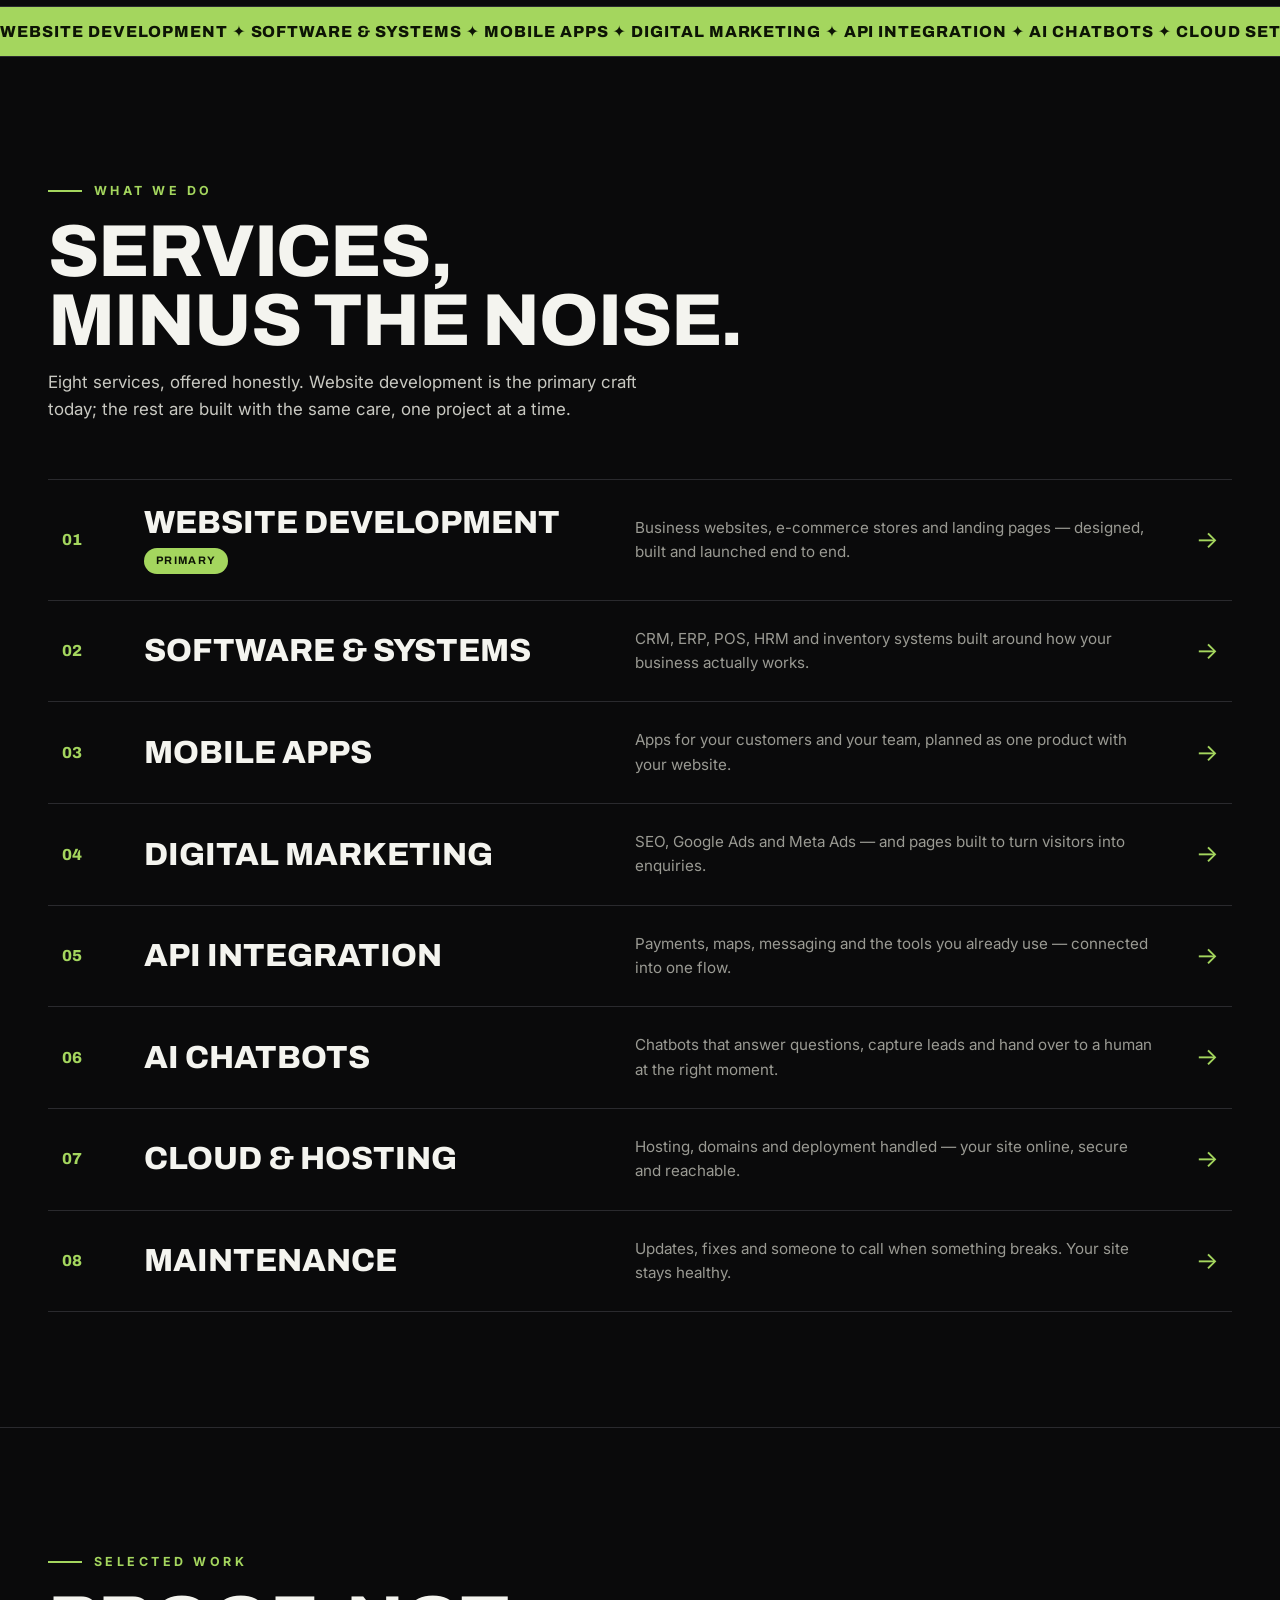
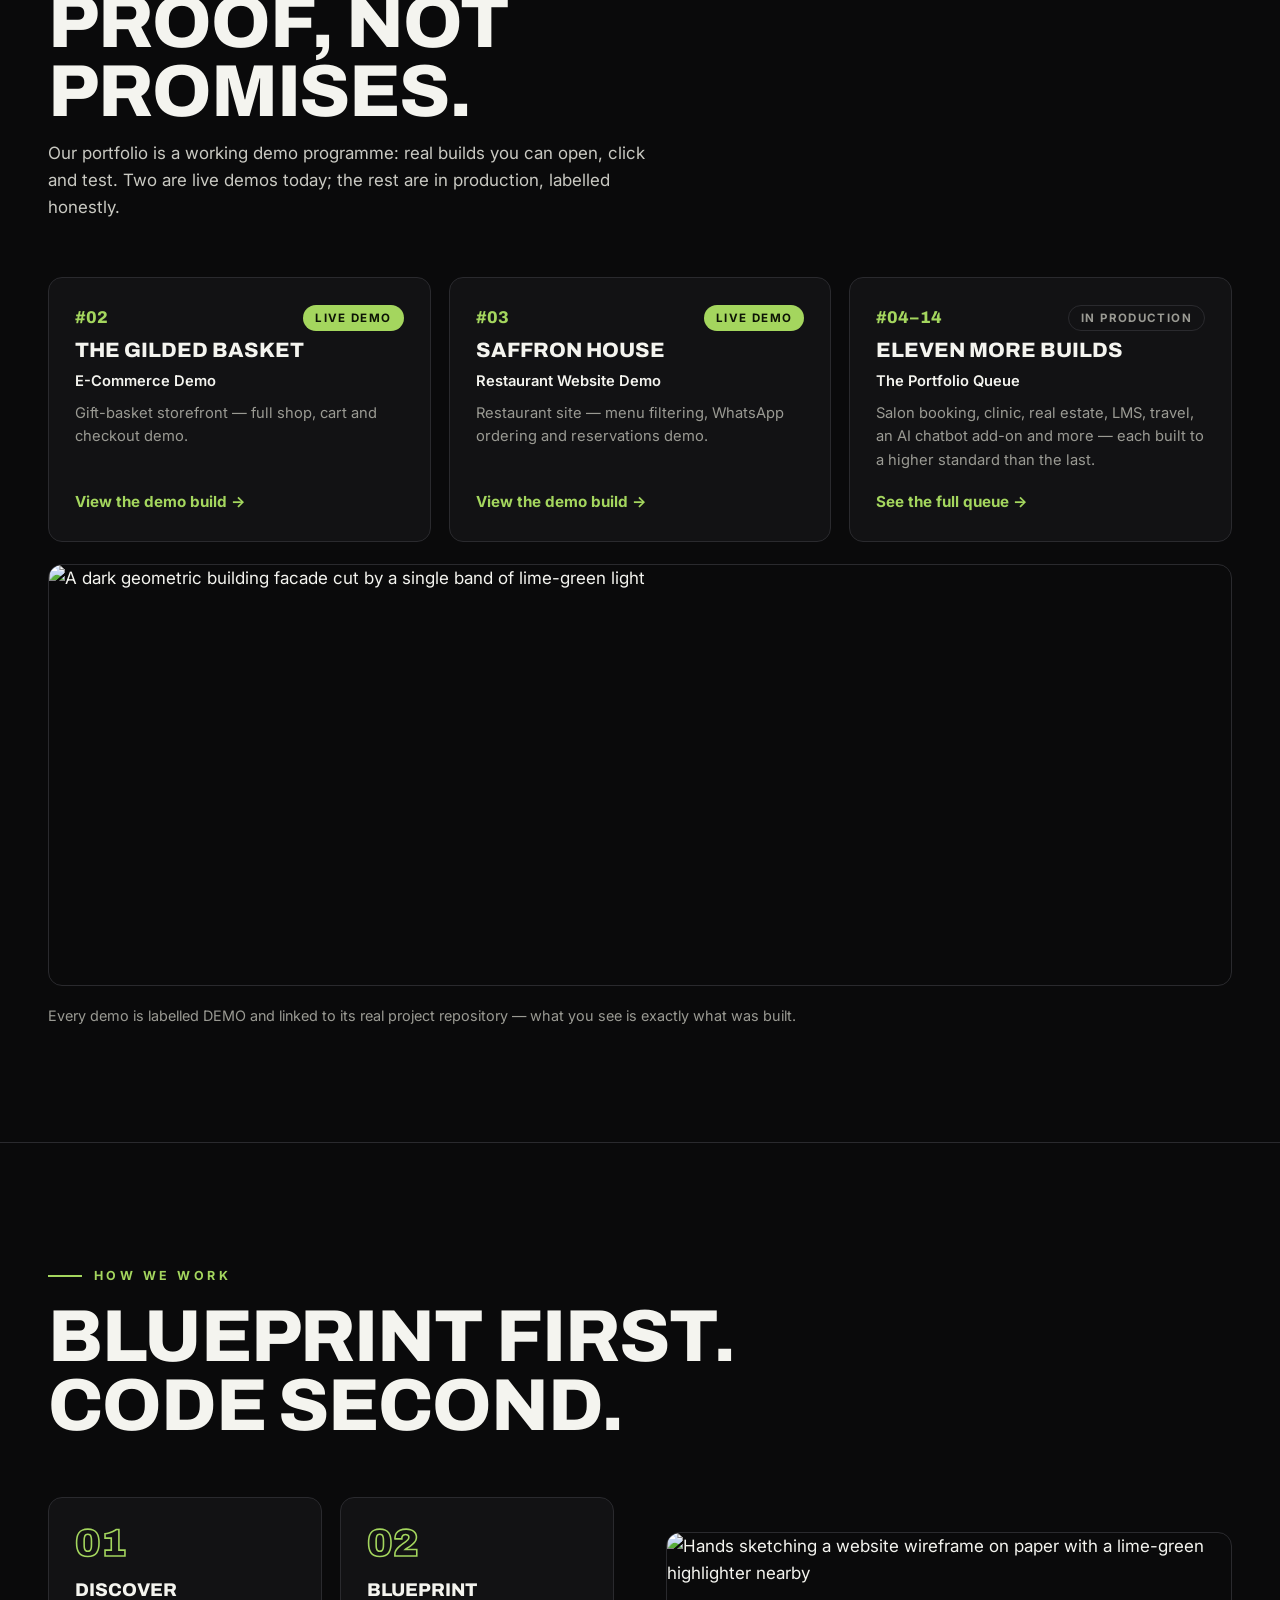
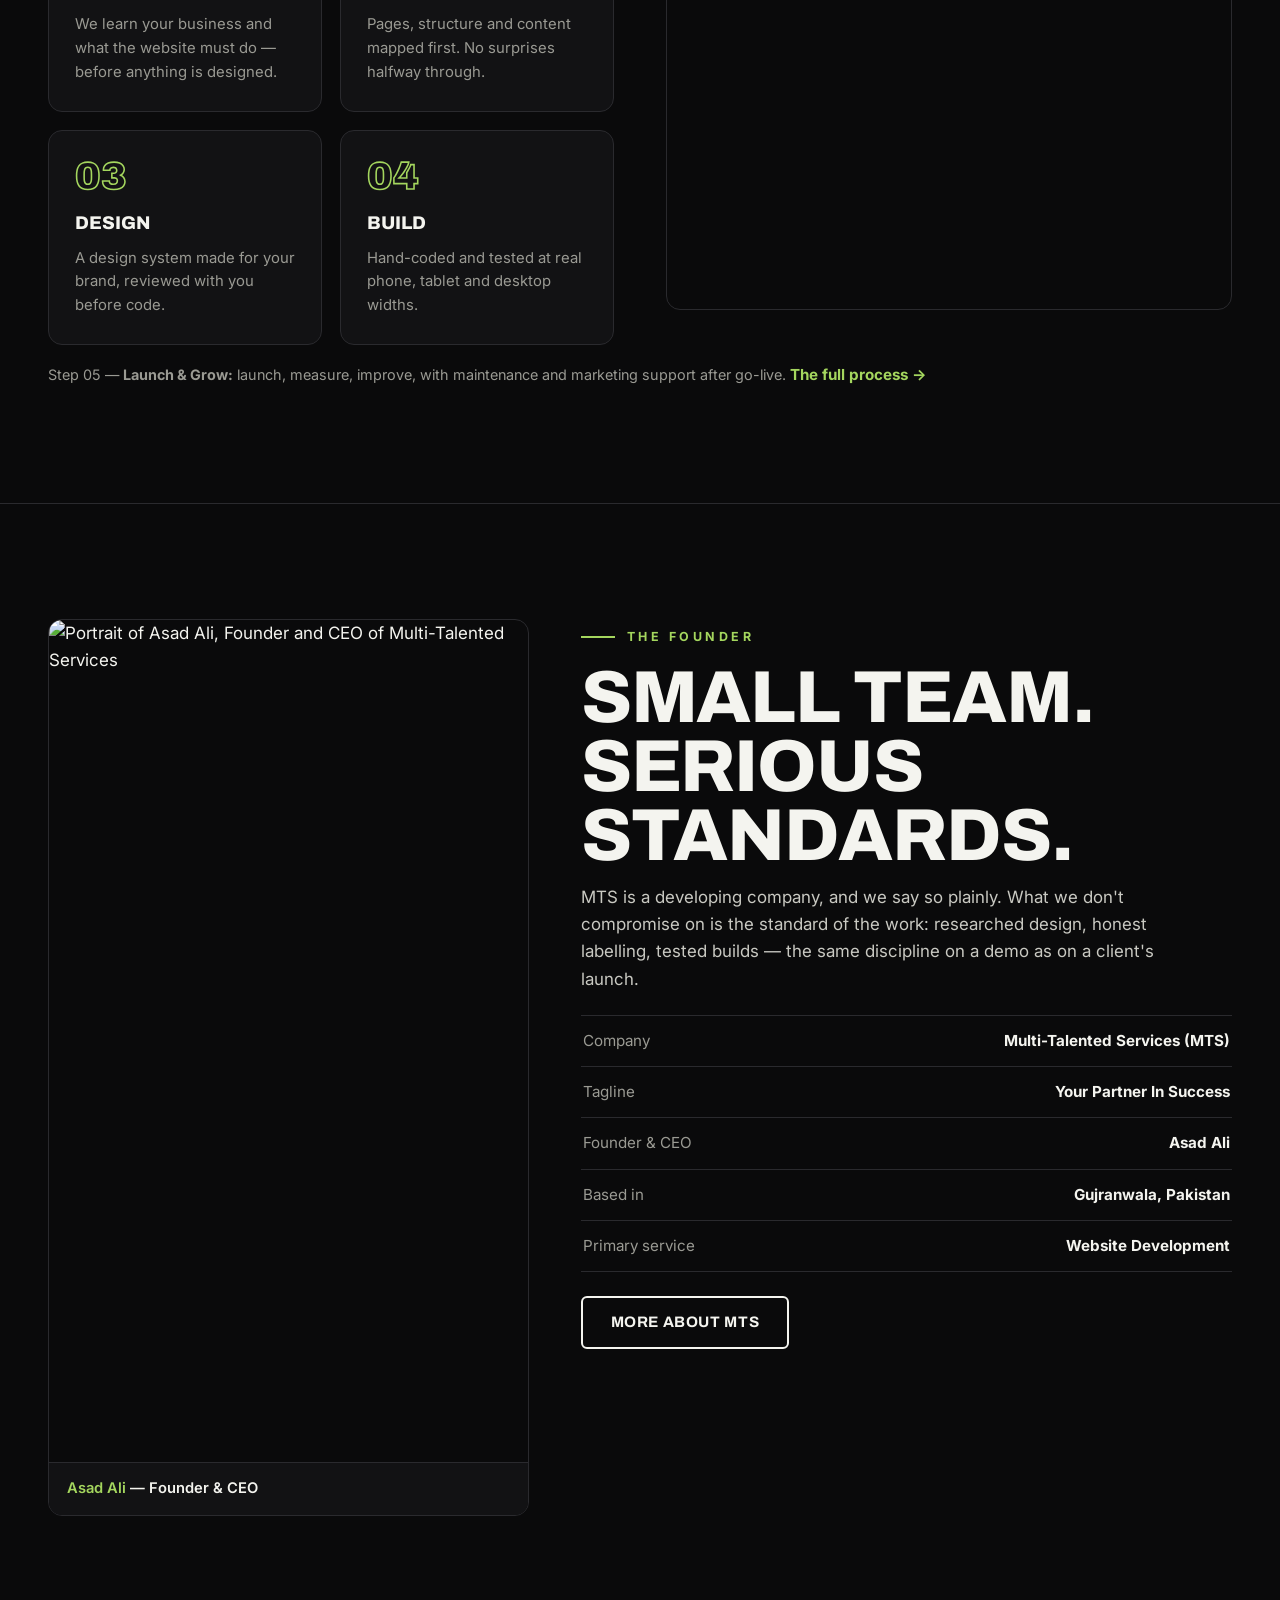
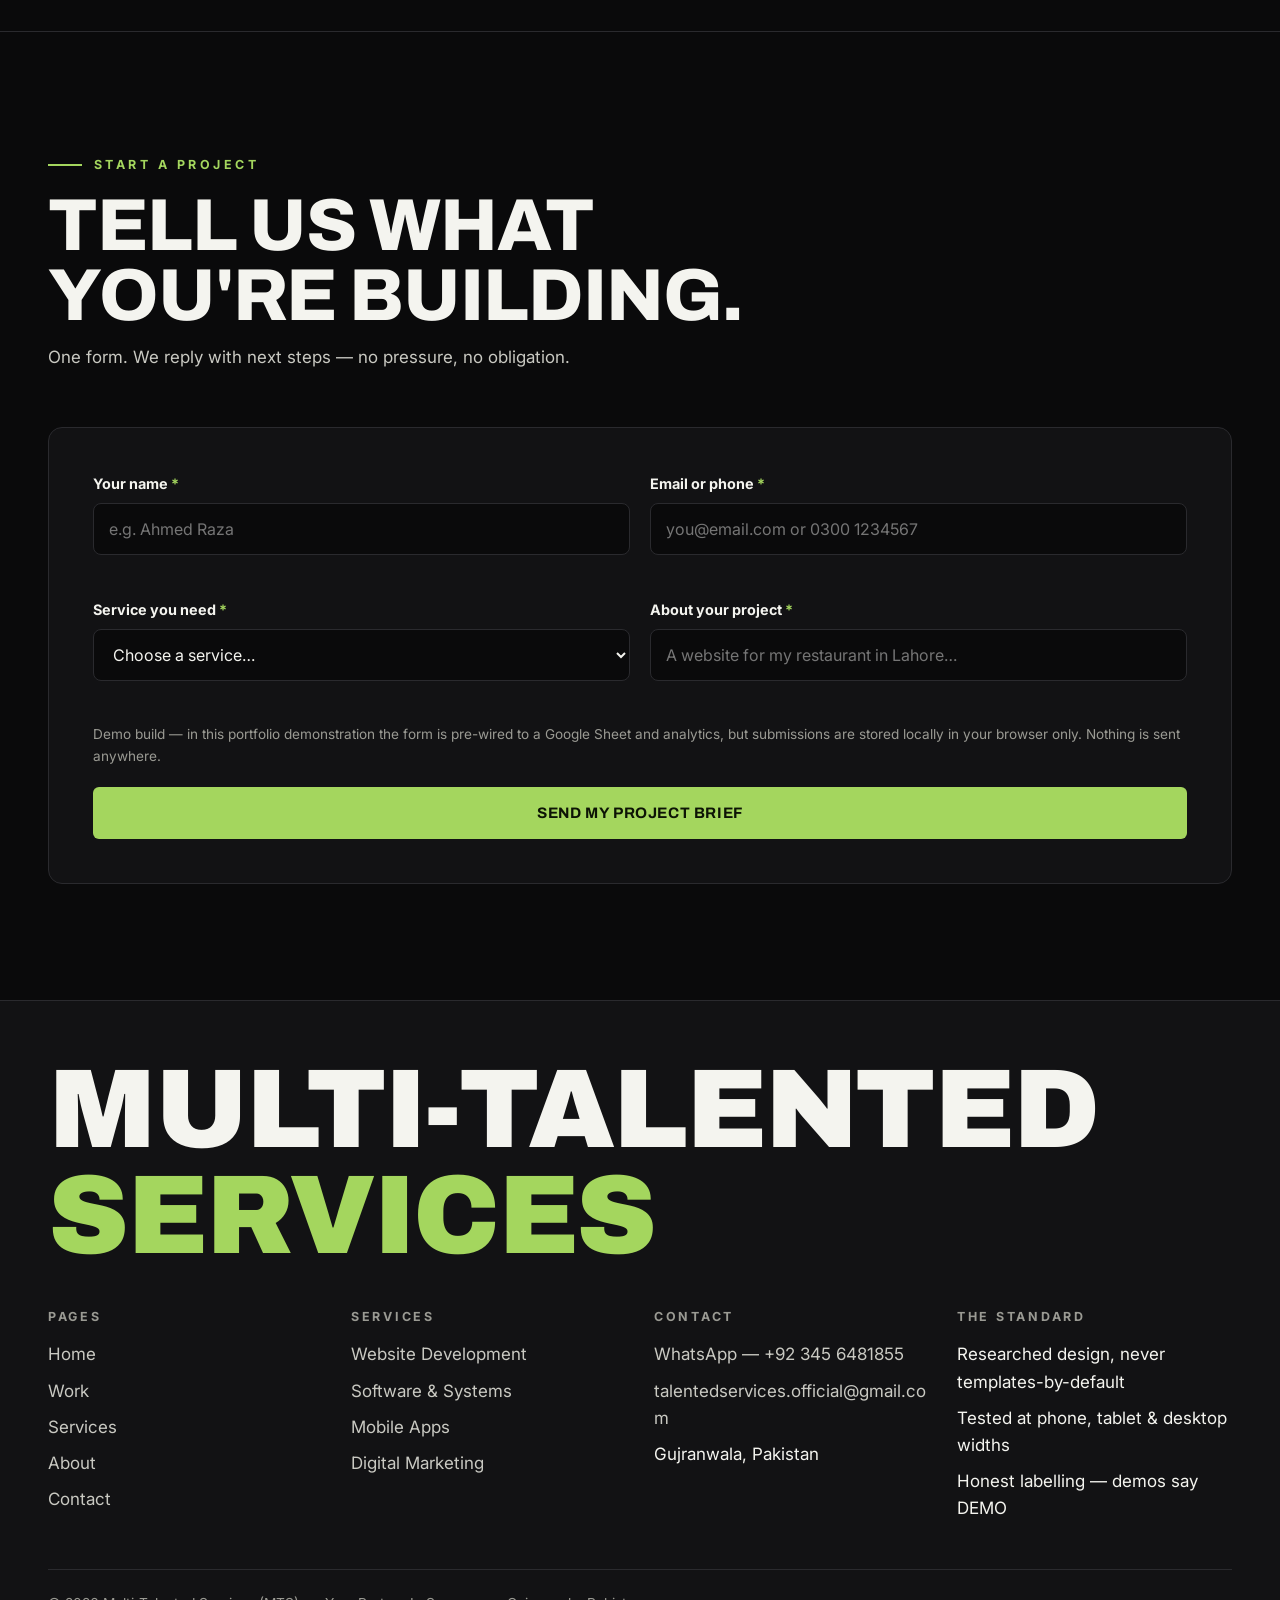
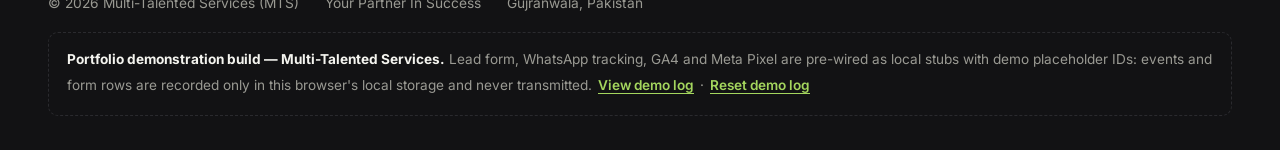
==== commit 1345c229: "Rebuild Queue #1: MTS flagship portfolio — MTS Core v2 (black/white/lime, typography-first, 5 pages," ====
--- a/index.html
+++ b/index.html
@@ -3,420 +3,293 @@
 <head>
 <meta charset="UTF-8">
 <meta name="viewport" content="width=device-width, initial-scale=1.0">
-<title>Website Development, WordPress &amp; Shopify — Multi-Talented Services (MTS), Pakistan</title>
-<meta name="description" content="Multi-Talented Services (MTS) is a website development company in Gujranwala, Pakistan. We build fast, modern business websites, WordPress sites and Shopify stores for clients in Pakistan and worldwide. Explore our live site and working demo builds.">
-<meta name="keywords" content="website development Pakistan, web development company Pakistan, WordPress developer, Shopify developer, business website development, website redesign, landing page development, Multi-Talented Services, MTS">
-<meta name="author" content="Multi-Talented Services (MTS)">
-<link rel="canonical" href="https://multitalentedservices.github.io/mts-portfolio-website/">
-<meta property="og:type" content="website">
-<meta property="og:title" content="Multi-Talented Services (MTS) — Website Development, WordPress &amp; Shopify">
-<meta property="og:description" content="Your Partner In Success. We build fast, modern websites for businesses in Pakistan and worldwide. See our live work and demo builds.">
-<meta property="og:url" content="https://multitalentedservices.github.io/mts-portfolio-website/">
-<meta property="og:site_name" content="Multi-Talented Services">
-<meta name="twitter:card" content="summary">
-<meta name="twitter:title" content="Multi-Talented Services (MTS) — Website Development, WordPress &amp; Shopify">
-<meta name="twitter:description" content="Your Partner In Success. Website development from Gujranwala, Pakistan — for clients worldwide.">
-<link rel="icon" type="image/svg+xml" href="assets/favicon.svg">
+<title>Multi-Talented Services (MTS) — Website Development & Digital Services | Gujranwala, Pakistan</title>
+<meta name="description" content="Multi-Talented Services (MTS) builds websites, software, apps and digital growth for businesses — from Gujranwala, Pakistan, for clients everywhere. Your Partner In Success.">
+<link rel="icon" href="assets/favicon.svg" type="image/svg+xml">
 <link rel="preconnect" href="https://fonts.googleapis.com">
 <link rel="preconnect" href="https://fonts.gstatic.com" crossorigin>
-<link href="https://fonts.googleapis.com/css2?family=Inter:wght@400;500;600&family=Space+Grotesk:wght@500;600;700&display=swap" rel="stylesheet">
+<link href="https://fonts.googleapis.com/css2?family=Archivo:wght@600;800;900&family=Inter:wght@400;600;700&display=swap" rel="stylesheet">
 <link rel="stylesheet" href="css/style.css">
 <script type="application/ld+json">
-{
-  "@context": "https://schema.org",
-  "@type": "Organization",
-  "name": "Multi-Talented Services",
-  "alternateName": "MTS",
-  "slogan": "Your Partner In Success",
-  "url": "https://multitalentedservices.github.io/mts-portfolio-website/",
-  "email": "talentedservices.official@gmail.com",
-  "telephone": "+92-345-6481855",
-  "address": { "@type": "PostalAddress", "addressLocality": "Gujranwala", "addressRegion": "Punjab", "addressCountry": "PK" },
-  "founder": { "@type": "Person", "name": "Asad Ali", "jobTitle": "Founder & CEO" },
-  "sameAs": [
-    "https://serviceshub.netlify.app/",
-    "https://github.com/multitalentedservices"
-  ]
-}
+{"@context":"https://schema.org","@type":"ProfessionalService","name":"Multi-Talented Services","alternateName":"MTS","slogan":"Your Partner In Success","description":"Website development, software, mobile apps and digital marketing services.","email":"talentedservices.official@gmail.com","telephone":"+92 345 6481855","address":{"@type":"PostalAddress","addressLocality":"Gujranwala","addressCountry":"PK"},"founder":{"@type":"Person","name":"Asad Ali","jobTitle":"Founder & CEO"},"sameAs":["https://github.com/multitalentedservices"]}
 </script>
 </head>
-<body>
+<body data-page="home">
 <a class="skip-link" href="#main">Skip to content</a>
 
 <header class="site-header">
   <div class="wrap header-in">
-    <!-- NOTE: Text logo lockup. The official logo PNG (~/workspace/user/brand/mts-logo.png)
-         could not be committed through the GitHub API connector (binary files are not
-         supported). Upload it via the GitHub web UI as assets/images/mts-logo.png and
-         swap this lockup for an <img> to use the official artwork. -->
-    <a class="brand" href="#top" aria-label="Multi-Talented Services — home">
-      <span class="brand-mark" aria-hidden="true"></span>
-      <span class="brand-text">MULTI-TALENTED <span>SERVICES</span></span>
+    <a class="wordmark" href="index.html" aria-label="Multi-Talented Services — home">
+      <span class="wm-big">MTS<sup>®</sup></span>
+      <span class="wm-sub">Multi-Talented<br>Services</span>
     </a>
-    <button class="nav-toggle" id="navToggle" aria-expanded="false" aria-controls="siteNav" aria-label="Open menu">
+    <nav class="main-nav" aria-label="Main">
+      <ul>
+        <li><a href="index.html" aria-current="page">Home</a></li>
+        <li><a href="work.html">Work</a></li>
+        <li><a href="services.html">Services</a></li>
+        <li><a href="about.html">About</a></li>
+        <li><a href="contact.html">Contact</a></li>
+      </ul>
+    </nav>
+    <a class="btn btn-lime header-cta" href="contact.html">Start a project</a>
+    <button class="nav-toggle" type="button" aria-expanded="false" aria-controls="mobileMenu" aria-label="Open menu">
       <span></span><span></span><span></span>
     </button>
-    <nav class="site-nav" id="siteNav" aria-label="Main navigation">
-      <a href="#services">Services</a>
-      <a href="#work">Work</a>
-      <a href="#about">About</a>
-      <a href="#process">Process</a>
-      <a class="btn btn-small" href="#contact">Start a project</a>
-    </nav>
   </div>
 </header>
+<div class="mobile-menu" id="mobileMenu">
+  <nav aria-label="Mobile">
+    <a href="index.html">Home</a>
+    <a href="work.html">Work</a>
+    <a href="services.html">Services</a>
+    <a href="about.html">About</a>
+    <a href="contact.html">Contact</a>
+  </nav>
+  <a class="btn btn-lime" href="contact.html">Start a project</a>
+</div>
 
 <main id="main">
   <!-- HERO -->
-  <section class="hero" id="top">
-    <div class="wrap">
-      <p class="eyebrow">Multi-Talented Services · Gujranwala, Pakistan — working worldwide</p>
-      <h1>Websites built<br>to win <span class="lime">business.</span></h1>
-      <p class="hero-sub">We design and build fast, modern websites — custom builds, WordPress and Shopify — for businesses in Pakistan, the Gulf, the UK, the USA and Canada.</p>
-      <div class="hero-cta">
-        <a class="btn" href="#work">See our work</a>
-        <a class="btn btn-ghost" href="https://serviceshub.netlify.app/" target="_blank" rel="noopener">Visit our live website</a>
-      </div>
-      <ul class="hero-chips" aria-label="Core expertise">
-        <li>Website Development</li>
-        <li>WordPress</li>
-        <li>Shopify &amp; E-Commerce</li>
-        <li>Responsive Design</li>
-      </ul>
-    </div>
-  </section>
+  <section class="hero">
+    <div class="wrap">
+      <p class="eyebrow reveal">Multi-Talented Services — Gujranwala, Pakistan</p>
+      <h1 class="display reveal">We build<br><span class="outline-text">websites</span><br>that <span class="lime">work.</span></h1>
+      <p class="hero-sub reveal">MTS is a developing digital services company with one focus: websites, software and apps that help businesses grow. Designed properly. Built by hand. Launched with support.</p>
+      <div class="hero-ctas reveal">
+        <a class="btn btn-lime" href="contact.html">Start a project</a>
+        <a class="btn btn-ghost" href="work.html">See the work</a>
+      </div>
+      <div class="hero-meta reveal">
+        <span><strong>Primary craft</strong> — Website Development</span>
+        <span><strong>Based in</strong> — Gujranwala, Pakistan</span>
+        <span><strong>Working</strong> — Locally &amp; internationally</span>
+      </div>
+      <figure class="hero-media reveal">
+        <img src="assets/hero-studio.jpg" alt="The MTS design desk at night — screens showing bold website layout wireframes, lit by a lime-green lamp" width="1400" height="787">
+      </figure>
+    </div>
+  </section>
+
+  <div class="marquee" aria-hidden="true">
+    <div class="marquee-track">
+      <span>Website Development ✦ Software &amp; Systems ✦ Mobile Apps ✦ Digital Marketing ✦ API Integration ✦ AI Chatbots ✦ Cloud Setup ✦ Maintenance ✦&nbsp;</span>
+      <span>Website Development ✦ Software &amp; Systems ✦ Mobile Apps ✦ Digital Marketing ✦ API Integration ✦ AI Chatbots ✦ Cloud Setup ✦ Maintenance ✦&nbsp;</span>
+    </div>
+  </div>
 
   <!-- SERVICES -->
-  <section class="section" id="services">
-    <div class="wrap">
-      <p class="eyebrow">What we do</p>
-      <h2>One focus today.<br>A full studio <span class="lime">growing.</span></h2>
-
-      <article class="service-feature">
-        <div>
-          <p class="tag">Primary service</p>
-          <h3>Website Development</h3>
-          <p>Custom business websites, WordPress sites, Shopify stores, landing pages and redesigns — responsive on every screen, fast to load, and built to be found on Google. This is the work we do today, and the work this portfolio proves.</p>
-          <ul class="chips" aria-label="Technologies we build with">
-            <li>HTML5</li><li>CSS3</li><li>JavaScript</li><li>Bootstrap</li><li>jQuery</li>
-            <li>PHP</li><li>Laravel</li><li>MySQL</li><li>WordPress</li><li>WooCommerce</li><li>Shopify</li>
+  <section class="section" aria-labelledby="svc-h">
+    <div class="wrap">
+      <div class="sec-head reveal">
+        <p class="eyebrow">What we do</p>
+        <h2 class="display sec-title" id="svc-h">Services,<br>minus the noise.</h2>
+        <p class="sec-lede">Eight services, offered honestly. Website development is the primary craft today; the rest are built with the same care, one project at a time.</p>
+      </div>
+      <div class="svc-list reveal">
+        <a class="svc-row" href="services.html#websites"><span class="svc-num">01</span><span class="svc-name">Website Development <span class="tag tag-live svc-primary">Primary</span></span><span class="svc-blurb">Business websites, e-commerce stores and landing pages — designed, built and launched end to end.</span><span class="svc-arrow" aria-hidden="true">→</span></a>
+        <a class="svc-row" href="services.html#software"><span class="svc-num">02</span><span class="svc-name">Software &amp; Systems</span><span class="svc-blurb">CRM, ERP, POS, HRM and inventory systems built around how your business actually works.</span><span class="svc-arrow" aria-hidden="true">→</span></a>
+        <a class="svc-row" href="services.html#apps"><span class="svc-num">03</span><span class="svc-name">Mobile Apps</span><span class="svc-blurb">Apps for your customers and your team, planned as one product with your website.</span><span class="svc-arrow" aria-hidden="true">→</span></a>
+        <a class="svc-row" href="services.html#marketing"><span class="svc-num">04</span><span class="svc-name">Digital Marketing</span><span class="svc-blurb">SEO, Google Ads and Meta Ads — and pages built to turn visitors into enquiries.</span><span class="svc-arrow" aria-hidden="true">→</span></a>
+        <a class="svc-row" href="services.html#api"><span class="svc-num">05</span><span class="svc-name">API Integration</span><span class="svc-blurb">Payments, maps, messaging and the tools you already use — connected into one flow.</span><span class="svc-arrow" aria-hidden="true">→</span></a>
+        <a class="svc-row" href="services.html#chatbots"><span class="svc-num">06</span><span class="svc-name">AI Chatbots</span><span class="svc-blurb">Chatbots that answer questions, capture leads and hand over to a human at the right moment.</span><span class="svc-arrow" aria-hidden="true">→</span></a>
+        <a class="svc-row" href="services.html#cloud"><span class="svc-num">07</span><span class="svc-name">Cloud &amp; Hosting</span><span class="svc-blurb">Hosting, domains and deployment handled — your site online, secure and reachable.</span><span class="svc-arrow" aria-hidden="true">→</span></a>
+        <a class="svc-row" href="services.html#care"><span class="svc-num">08</span><span class="svc-name">Maintenance</span><span class="svc-blurb">Updates, fixes and someone to call when something breaks. Your site stays healthy.</span><span class="svc-arrow" aria-hidden="true">→</span></a>
+      </div>
+    </div>
+  </section>
+
+  <!-- SELECTED WORK -->
+  <section class="section" aria-labelledby="work-h">
+    <div class="wrap">
+      <div class="sec-head reveal">
+        <p class="eyebrow">Selected work</p>
+        <h2 class="display sec-title" id="work-h">Proof, not<br>promises.</h2>
+        <p class="sec-lede">Our portfolio is a working demo programme: real builds you can open, click and test. Two are live demos today; the rest are in production, labelled honestly.</p>
+      </div>
+      <div class="work-grid">
+        <article class="work-card reveal">
+          <div class="work-top"><span class="work-num">#02</span><span class="tag tag-live">Live demo</span></div>
+          <h3>The Gilded Basket</h3><p class="work-type">E-Commerce Demo</p>
+          <p class="work-note">Gift-basket storefront — full shop, cart and checkout demo.</p>
+          <a class="work-link" href="https://github.com/multitalentedservices/gift-basket-ecommerce-demo" target="_blank" rel="noopener">View the demo build <span aria-hidden="true">→</span></a>
+        </article>
+        <article class="work-card reveal">
+          <div class="work-top"><span class="work-num">#03</span><span class="tag tag-live">Live demo</span></div>
+          <h3>Saffron House</h3><p class="work-type">Restaurant Website Demo</p>
+          <p class="work-note">Restaurant site — menu filtering, WhatsApp ordering and reservations demo.</p>
+          <a class="work-link" href="https://github.com/multitalentedservices/restaurant-website-demo" target="_blank" rel="noopener">View the demo build <span aria-hidden="true">→</span></a>
+        </article>
+        <article class="work-card reveal">
+          <div class="work-top"><span class="work-num">#04–14</span><span class="tag tag-queue">In production</span></div>
+          <h3>Eleven more builds</h3><p class="work-type">The Portfolio Queue</p>
+          <p class="work-note">Salon booking, clinic, real estate, LMS, travel, an AI chatbot add-on and more — each built to a higher standard than the last.</p>
+          <a class="work-link" href="work.html">See the full queue <span aria-hidden="true">→</span></a>
+        </article>
+      </div>
+      <figure class="split-media band-media reveal">
+        <img src="assets/abstract-geometry.jpg" alt="A dark geometric building facade cut by a single band of lime-green light" width="880" height="1320" loading="lazy">
+      </figure>
+      <p class="feature-note reveal">Every demo is labelled DEMO and linked to its real project repository — what you see is exactly what was built.</p>
+    </div>
+  </section>
+
+  <!-- PROCESS -->
+  <section class="section" aria-labelledby="proc-h">
+    <div class="wrap">
+      <div class="sec-head reveal">
+        <p class="eyebrow">How we work</p>
+        <h2 class="display sec-title" id="proc-h">Blueprint first.<br>Code second.</h2>
+      </div>
+      <div class="split">
+        <div class="process-grid process-grid-2 reveal">
+          <div class="step"><p class="step-num">01</p><h3>Discover</h3><p>We learn your business and what the website must do — before anything is designed.</p></div>
+          <div class="step"><p class="step-num">02</p><h3>Blueprint</h3><p>Pages, structure and content mapped first. No surprises halfway through.</p></div>
+          <div class="step"><p class="step-num">03</p><h3>Design</h3><p>A design system made for your brand, reviewed with you before code.</p></div>
+          <div class="step"><p class="step-num">04</p><h3>Build</h3><p>Hand-coded and tested at real phone, tablet and desktop widths.</p></div>
+        </div>
+        <figure class="split-media reveal">
+          <img src="assets/process-sketch.jpg" alt="Hands sketching a website wireframe on paper with a lime-green highlighter nearby" width="1200" height="800" loading="lazy">
+        </figure>
+      </div>
+      <p class="feature-note reveal">Step 05 — <strong>Launch &amp; Grow:</strong> launch, measure, improve, with maintenance and marketing support after go-live. <a class="work-link" href="services.html#process">The full process →</a></p>
+    </div>
+  </section>
+
+  <!-- FOUNDER -->
+  <section class="section" aria-labelledby="founder-h">
+    <div class="wrap">
+      <div class="about-grid">
+        <figure class="founder-photo reveal">
+          <img src="assets/asad-ali.jpg" alt="Portrait of Asad Ali, Founder and CEO of Multi-Talented Services" width="512" height="900" loading="lazy">
+          <figcaption><span>Asad Ali</span> — Founder &amp; CEO</figcaption>
+        </figure>
+        <div class="reveal">
+          <p class="eyebrow">The founder</p>
+          <h2 class="display sec-title" id="founder-h">Small team.<br>Serious standards.</h2>
+          <p class="sec-lede">MTS is a developing company, and we say so plainly. What we don't compromise on is the standard of the work: researched design, honest labelling, tested builds — the same discipline on a demo as on a client's launch.</p>
+          <ul class="fact-list">
+            <li><span>Company</span><strong>Multi-Talented Services (MTS)</strong></li>
+            <li><span>Tagline</span><strong>Your Partner In Success</strong></li>
+            <li><span>Founder &amp; CEO</span><strong>Asad Ali</strong></li>
+            <li><span>Based in</span><strong>Gujranwala, Pakistan</strong></li>
+            <li><span>Primary service</span><strong>Website Development</strong></li>
           </ul>
+          <p class="mt-24"><a class="btn btn-ghost" href="about.html">More about MTS</a></p>
         </div>
-        <a class="btn" href="#contact">Discuss your website</a>
-      </article>
-
-      <p class="roadmap-note">MTS is a developing company, and we would rather be honest than inflated. The services below are on our roadmap — being built out now. Talk to us early and grow with us.</p>
-
-      <ol class="service-rows">
-        <li class="service-row">
-          <span class="row-num" aria-hidden="true">01</span>
-          <div>
-            <h3>Business Software</h3>
-            <p>CRM, ERP, inventory and management systems that replace spreadsheets and paper.</p>
-          </div>
-          <span class="tag tag-road">Roadmap</span>
-        </li>
-        <li class="service-row">
-          <span class="row-num" aria-hidden="true">02</span>
-          <div>
-            <h3>Mobile Apps</h3>
-            <p>Practical mobile apps connected to your website and your business data.</p>
-          </div>
-          <span class="tag tag-road">Roadmap</span>
-        </li>
-        <li class="service-row">
-          <span class="row-num" aria-hidden="true">03</span>
-          <div>
-            <h3>Digital Marketing</h3>
-            <p>SEO, Google Ads and Meta Ads that bring the right visitors to your site.</p>
-          </div>
-          <span class="tag tag-road">Roadmap</span>
-        </li>
-        <li class="service-row">
-          <span class="row-num" aria-hidden="true">04</span>
-          <div>
-            <h3>API Integration</h3>
-            <p>Connecting the tools your business already uses, so data flows instead of being retyped.</p>
-          </div>
-          <span class="tag tag-road">Roadmap</span>
-        </li>
-        <li class="service-row">
-          <span class="row-num" aria-hidden="true">05</span>
-          <div>
-            <h3>AI Chatbots</h3>
-            <p>Website chatbots that answer customer questions around the clock.</p>
-          </div>
-          <span class="tag tag-road">Roadmap</span>
-        </li>
-        <li class="service-row">
-          <span class="row-num" aria-hidden="true">06</span>
-          <div>
-            <h3>Cloud &amp; Maintenance</h3>
-            <p>Hosting, updates, backups and ongoing care that keep your site fast and safe.</p>
-          </div>
-          <span class="tag tag-road">Roadmap</span>
-        </li>
-      </ol>
-    </div>
-  </section>
-
-  <!-- WORK / DEMOS -->
-  <section class="section section-alt" id="work">
-    <div class="wrap">
-      <p class="eyebrow">Our work</p>
-      <h2>Real links.<br>Honestly <span class="lime">labelled.</span></h2>
-      <p class="section-sub">No borrowed portfolios and no invented client lists. Below is our live website, followed by the demo builds in our portfolio programme — every demo is labelled a demo, so you can judge the work itself.</p>
-
-      <article class="work-feature">
-        <div>
-          <p class="tag tag-live">Live</p>
-          <h3>Multi-Talented Services — our own website</h3>
-          <p>The MTS company website, live on the web today. Start here.</p>
+      </div>
+    </div>
+  </section>
+
+  <!-- LEAD FORM -->
+  <section class="section" aria-labelledby="lead-h">
+    <div class="wrap">
+      <div class="sec-head reveal">
+        <p class="eyebrow">Start a project</p>
+        <h2 class="display sec-title" id="lead-h">Tell us what<br>you're building.</h2>
+        <p class="sec-lede">One form. We reply with next steps — no pressure, no obligation.</p>
+      </div>
+      <div class="lead-wrap reveal">
+        <form class="lead-form" novalidate>
+          <div class="field">
+            <label for="h-name">Your name <span class="req" aria-hidden="true">*</span></label>
+            <input id="h-name" name="name" type="text" autocomplete="name" placeholder="e.g. Ahmed Raza" aria-describedby="h-name-err">
+            <p class="error" id="h-name-err" data-error-for="name" aria-live="polite"></p>
+          </div>
+          <div class="field">
+            <label for="h-contact">Email or phone <span class="req" aria-hidden="true">*</span></label>
+            <input id="h-contact" name="contact" type="text" autocomplete="email" placeholder="you@email.com or 0300 1234567" aria-describedby="h-contact-err">
+            <p class="error" id="h-contact-err" data-error-for="contact" aria-live="polite"></p>
+          </div>
+          <div class="field">
+            <label for="h-service">Service you need <span class="req" aria-hidden="true">*</span></label>
+            <select id="h-service" name="service" aria-describedby="h-service-err">
+              <option value="">Choose a service…</option>
+              <option value="websites">Website Development</option>
+              <option value="software">Software &amp; Business Systems</option>
+              <option value="apps">Mobile Apps</option>
+              <option value="marketing">Digital Marketing</option>
+              <option value="api">API Integration</option>
+              <option value="chatbots">AI Chatbots</option>
+              <option value="cloud">Cloud &amp; Hosting Setup</option>
+              <option value="care">Maintenance &amp; Support</option>
+            </select>
+            <p class="error" id="h-service-err" data-error-for="service" aria-live="polite"></p>
+          </div>
+          <div class="field">
+            <label for="h-message">About your project <span class="req" aria-hidden="true">*</span></label>
+            <input id="h-message" name="message" type="text" placeholder="A website for my restaurant in Lahore…" aria-describedby="h-message-err">
+            <p class="error" id="h-message-err" data-error-for="message" aria-live="polite"></p>
+          </div>
+          <p class="form-note">Demo build — in this portfolio demonstration the form is pre-wired to a Google Sheet and analytics, but submissions are stored locally in your browser only. Nothing is sent anywhere.</p>
+          <div class="field full"><button class="btn btn-lime btn-block" type="submit">Send my project brief</button></div>
+        </form>
+        <div class="lead-success" hidden>
+          <h3>Brief received.</h3>
+          <p>Your reference is <span class="success-ref"></span>. Demo build — this submission was stored locally in this browser only (the pre-wired Google Sheet target is not connected in the demo), and no data was sent anywhere.</p>
+          <button class="btn btn-ghost lead-again" type="button">Send another brief</button>
         </div>
-        <a class="btn" href="https://serviceshub.netlify.app/" target="_blank" rel="noopener">Open live site</a>
-      </article>
-
-      <div class="filters" role="group" aria-label="Filter demo projects">
-        <button class="filter-btn is-active" data-filter="all" aria-pressed="true">All demos</button>
-        <button class="filter-btn" data-filter="store" aria-pressed="false">Stores</button>
-        <button class="filter-btn" data-filter="booking" aria-pressed="false">Booking</button>
-        <button class="filter-btn" data-filter="business" aria-pressed="false">Business</button>
-        <button class="filter-btn" data-filter="tool" aria-pressed="false">Tools</button>
-      </div>
-
-      <table class="work-index" id="demoGrid">
-        <thead>
-          <tr>
-            <th scope="col">Project</th>
-            <th scope="col">Type</th>
-            <th scope="col">Status</th>
-            <th scope="col"><span class="sr-only">Project link</span></th>
-          </tr>
-        </thead>
-        <tbody>
-          <tr class="demo-row" data-category="store">
-            <td data-label="Project"><span class="wi-name">Gift Basket E-Commerce</span><span class="wi-desc">A full online gift store — catalogue, cart and checkout flow.</span></td>
-            <td data-label="Type">E-Commerce</td>
-            <td data-label="Status"><span class="wi-status">Demo · Build in progress</span></td>
-            <td data-label="Link"><a class="card-link" href="https://github.com/multitalentedservices/gift-basket-ecommerce-demo" target="_blank" rel="noopener">View demo project</a></td>
-          </tr>
-          <tr class="demo-row" data-category="business">
-            <td data-label="Project"><span class="wi-name">Restaurant Website</span><span class="wi-desc">Menu, reservations and a WhatsApp ordering path for restaurants.</span></td>
-            <td data-label="Type">Business website</td>
-            <td data-label="Status"><span class="wi-status">Demo · In build queue</span></td>
-            <td data-label="Link"><a class="card-link" href="https://github.com/multitalentedservices/restaurant-website-demo" target="_blank" rel="noopener">View demo project</a></td>
-          </tr>
-          <tr class="demo-row" data-category="booking">
-            <td data-label="Project"><span class="wi-name">Salon &amp; Spa Booking</span><span class="wi-desc">Services, stylists and online appointment booking for salons.</span></td>
-            <td data-label="Type">Booking website</td>
-            <td data-label="Status"><span class="wi-status">Demo · In build queue</span></td>
-            <td data-label="Link"><a class="card-link" href="https://github.com/multitalentedservices/salon-spa-booking-demo" target="_blank" rel="noopener">View demo project</a></td>
-          </tr>
-          <tr class="demo-row" data-category="booking">
-            <td data-label="Project"><span class="wi-name">Clinic Website</span><span class="wi-desc">Practitioners, services and patient appointments for clinics.</span></td>
-            <td data-label="Type">Booking website</td>
-            <td data-label="Status"><span class="wi-status">Demo · In build queue</span></td>
-            <td data-label="Link"><a class="card-link" href="https://github.com/multitalentedservices/clinic-website-demo" target="_blank" rel="noopener">View demo project</a></td>
-          </tr>
-          <tr class="demo-row" data-category="business">
-            <td data-label="Project"><span class="wi-name">Real Estate Listings</span><span class="wi-desc">Property listings with search, filters and enquiry tools.</span></td>
-            <td data-label="Type">Listings website</td>
-            <td data-label="Status"><span class="wi-status">Demo · In build queue</span></td>
-            <td data-label="Link"><a class="card-link" href="https://github.com/multitalentedservices/real-estate-listings-demo" target="_blank" rel="noopener">View demo project</a></td>
-          </tr>
-          <tr class="demo-row" data-category="tool">
-            <td data-label="Project"><span class="wi-name">Booking Engine</span><span class="wi-desc">Our reusable booking tool — calendar, time slots, confirmations.</span></td>
-            <td data-label="Type">Web tool</td>
-            <td data-label="Status"><span class="wi-status">Demo · In build queue</span></td>
-            <td data-label="Link"><a class="card-link" href="https://github.com/multitalentedservices/booking-engine-demo" target="_blank" rel="noopener">View demo project</a></td>
-          </tr>
-          <tr class="demo-row" data-category="business">
-            <td data-label="Project"><span class="wi-name">LMS &amp; Education</span><span class="wi-desc">Course catalogue and student enrolment for training providers.</span></td>
-            <td data-label="Type">Education platform</td>
-            <td data-label="Status"><span class="wi-status">Demo · In build queue</span></td>
-            <td data-label="Link"><a class="card-link" href="https://github.com/multitalentedservices/lms-education-demo" target="_blank" rel="noopener">View demo project</a></td>
-          </tr>
-          <tr class="demo-row" data-category="business">
-            <td data-label="Project"><span class="wi-name">Landing Page Set</span><span class="wi-desc">Three landing page designs built to turn visitors into enquiries.</span></td>
-            <td data-label="Type">Landing pages</td>
-            <td data-label="Status"><span class="wi-status">Demo · In build queue</span></td>
-            <td data-label="Link"><a class="card-link" href="https://github.com/multitalentedservices/landing-page-set-demo" target="_blank" rel="noopener">View demo project</a></td>
-          </tr>
-          <tr class="demo-row" data-category="booking">
-            <td data-label="Project"><span class="wi-name">Travel &amp; Tour Booking</span><span class="wi-desc">Tour packages, itineraries and booking enquiries for travel businesses.</span></td>
-            <td data-label="Type">Booking website</td>
-            <td data-label="Status"><span class="wi-status">Demo · In build queue</span></td>
-            <td data-label="Link"><a class="card-link" href="https://github.com/multitalentedservices/travel-tour-booking-demo" target="_blank" rel="noopener">View demo project</a></td>
-          </tr>
-          <tr class="demo-row" data-category="business">
-            <td data-label="Project"><span class="wi-name">Local Business Directory</span><span class="wi-desc">A searchable directory of local businesses, by category.</span></td>
-            <td data-label="Type">Directory website</td>
-            <td data-label="Status"><span class="wi-status">Demo · In build queue</span></td>
-            <td data-label="Link"><a class="card-link" href="https://github.com/multitalentedservices/local-business-directory-demo" target="_blank" rel="noopener">View demo project</a></td>
-          </tr>
-          <tr class="demo-row" data-category="tool">
-            <td data-label="Project"><span class="wi-name">AI Chatbot Add-On</span><span class="wi-desc">An FAQ chatbot added to a sample business page.</span></td>
-            <td data-label="Type">Add-on tool</td>
-            <td data-label="Status"><span class="wi-status">Demo · In build queue</span></td>
-            <td data-label="Link"><a class="card-link" href="https://github.com/multitalentedservices/ai-chatbot-addon-demo" target="_blank" rel="noopener">View demo project</a></td>
-          </tr>
-          <tr class="demo-row" data-category="store">
-            <td data-label="Project"><span class="wi-name">Retail Store Website</span><span class="wi-desc">A catalogue-style store site with WhatsApp enquiries.</span></td>
-            <td data-label="Type">Catalogue website</td>
-            <td data-label="Status"><span class="wi-status">Demo · In build queue</span></td>
-            <td data-label="Link"><a class="card-link" href="https://github.com/multitalentedservices/retail-store-website-demo" target="_blank" rel="noopener">View demo project</a></td>
-          </tr>
-          <tr class="demo-row" data-category="booking">
-            <td data-label="Project"><span class="wi-name">Wedding &amp; Event Booking</span><span class="wi-desc">Venues, packages and date enquiries for events and weddings.</span></td>
-            <td data-label="Type">Booking website</td>
-            <td data-label="Status"><span class="wi-status">Demo · In build queue</span></td>
-            <td data-label="Link"><a class="card-link" href="https://github.com/multitalentedservices/wedding-event-booking-demo" target="_blank" rel="noopener">View demo project</a></td>
-          </tr>
-        </tbody>
-      </table>
-    </div>
-  </section>
-
-  <!-- ABOUT -->
-  <section class="section" id="about">
-    <div class="wrap">
-      <p class="eyebrow">About MTS</p>
-      <h2>Founder-led.<br>Deliberately <span class="lime">honest.</span></h2>
-      <p class="section-sub">Multi-Talented Services is a young IT and digital services company from Gujranwala, Pakistan. We are building our name the slow, reliable way: real work, shown openly, finished properly. Our target markets are Pakistan, the UAE, Saudi Arabia, the UK, the USA and Canada.</p>
-
-      <div class="grid grid-2">
-        <article class="card person">
-          <!-- PHOTO SWAP: Asad's real photo (~/workspace/user/profile/asad-ali-photo.jpg)
-               could not be committed through the GitHub API connector (binary files are
-               not supported). Upload it via the GitHub web UI as assets/images/asad-ali.jpg
-               and replace the .founder-mark div below with:
-               <img class="founder-photo" src="assets/images/asad-ali.jpg" alt="Asad Ali, Founder and CEO of Multi-Talented Services"> -->
-          <div class="founder-mark" role="img" aria-label="Portrait of Asad Ali — photo coming with the next update">AA</div>
-          <h3>Asad Ali</h3>
-          <p class="person-role">Founder &amp; CEO</p>
-          <p>Asad founded MTS and leads the business — clients, growth and delivery standards. With a background in front-end development and years of hands-on sales and retail work, he still reviews every build personally before it ships.</p>
-        </article>
-        <article class="card person">
-          <div class="founder-mark founder-mark-alt" role="img" aria-label="Monogram for Muhammad Ahmad">MA</div>
-          <h3>Muhammad Ahmad</h3>
-          <p class="person-role">Software Engineer</p>
-          <p>Muhammad Ahmad is the software engineer who built the MTS website. In our planned structure he leads the technical side, while Asad leads the business.</p>
-        </article>
-      </div>
-    </div>
-  </section>
-
-  <!-- PROCESS -->
-  <section class="section section-alt" id="process">
-    <div class="wrap">
-      <p class="eyebrow">How we work</p>
-      <h2>A clear process,<br>from brief to <span class="lime">launch.</span></h2>
-      <ol class="steps">
-        <li>
-          <span class="step-num" aria-hidden="true">01</span>
-          <h3>Discover</h3>
-          <p>We learn your business, your customers, and what the website must achieve.</p>
-        </li>
-        <li>
-          <span class="step-num" aria-hidden="true">02</span>
-          <h3>Blueprint</h3>
-          <p>You approve a full sitemap and page plan before a single line of code is written.</p>
-        </li>
-        <li>
-          <span class="step-num" aria-hidden="true">03</span>
-          <h3>Build</h3>
-          <p>We build in the open, sharing preview links as the work progresses.</p>
-        </li>
-        <li>
-          <span class="step-num" aria-hidden="true">04</span>
-          <h3>Review</h3>
-          <p>Every page is checked on phone, tablet and desktop before launch.</p>
-        </li>
-        <li>
-          <span class="step-num" aria-hidden="true">05</span>
-          <h3>Launch &amp; Support</h3>
-          <p>We launch — then stay available for updates, fixes and care.</p>
-        </li>
-      </ol>
-    </div>
-  </section>
-
-  <!-- CONTACT -->
-  <section class="section" id="contact">
-    <div class="wrap">
-      <p class="eyebrow">Contact</p>
-      <h2>Tell us about<br>your <span class="lime">project.</span></h2>
-      <div class="grid grid-2 contact-grid">
-        <div>
-          <ul class="contact-list">
-            <li>
-              <span class="contact-label">Email</span>
-              <a href="mailto:talentedservices.official@gmail.com">talentedservices.official@gmail.com</a>
-            </li>
-            <li>
-              <span class="contact-label">Phone / WhatsApp</span>
-              <a href="https://wa.me/923456481855" target="_blank" rel="noopener">+92 345 6481855</a>
-            </li>
-            <li>
-              <span class="contact-label">Location</span>
-              <span>Gujranwala, Punjab, Pakistan</span>
-            </li>
-            <li>
-              <span class="contact-label">Main website</span>
-              <a href="https://serviceshub.netlify.app/" target="_blank" rel="noopener">serviceshub.netlify.app</a>
-            </li>
-          </ul>
-          <p class="contact-note">Prefer email? Write to us any time — we reply in business hours, Pakistan time.</p>
-        </div>
-        <form class="contact-form" id="leadForm" novalidate>
-          <div class="field">
-            <label for="fName">Your name</label>
-            <input id="fName" name="name" type="text" autocomplete="name" required>
-          </div>
-          <div class="field">
-            <label for="fEmail">Your email</label>
-            <input id="fEmail" name="email" type="email" autocomplete="email" required>
-          </div>
-          <div class="field">
-            <label for="fType">What do you need?</label>
-            <select id="fType" name="type" required>
-              <option value="Business website">Business website</option>
-              <option value="WordPress website">WordPress website</option>
-              <option value="Shopify / e-commerce store">Shopify / e-commerce store</option>
-              <option value="Website redesign">Website redesign</option>
-              <option value="Something else">Something else</option>
-            </select>
-          </div>
-          <div class="field">
-            <label for="fMsg">About your project</label>
-            <textarea id="fMsg" name="message" rows="4" required></textarea>
-          </div>
-          <button class="btn" type="submit">Send via email</button>
-          <p class="form-note" id="formNote">This form opens your email app with the message ready — nothing is stored on this page.</p>
-        </form>
       </div>
     </div>
   </section>
 </main>
 
 <footer class="site-footer">
-  <div class="wrap footer-in">
-    <a class="brand" href="#top" aria-label="Multi-Talented Services — back to top">
-      <span class="brand-mark" aria-hidden="true"></span>
-      <span class="brand-text">MULTI-TALENTED <span>SERVICES</span></span>
-    </a>
-    <p class="footer-tag">Your Partner In Success</p>
-    <nav class="footer-nav" aria-label="Footer navigation">
-      <a href="#services">Services</a>
-      <a href="#work">Work</a>
-      <a href="#about">About</a>
-      <a href="#process">Process</a>
-      <a href="#contact">Contact</a>
-    </nav>
-    <p class="footer-small">© <span id="year">2026</span> Multi-Talented Services · Gujranwala, Pakistan. Demo projects linked from this page are labelled as demos.</p>
+  <div class="wrap">
+    <p class="footer-word">Multi-Talented<br><span>Services</span></p>
+    <div class="footer-grid">
+      <div>
+        <h3>Pages</h3>
+        <ul>
+          <li><a href="index.html">Home</a></li>
+          <li><a href="work.html">Work</a></li>
+          <li><a href="services.html">Services</a></li>
+          <li><a href="about.html">About</a></li>
+          <li><a href="contact.html">Contact</a></li>
+        </ul>
+      </div>
+      <div>
+        <h3>Services</h3>
+        <ul>
+          <li><a href="services.html#websites">Website Development</a></li>
+          <li><a href="services.html#software">Software &amp; Systems</a></li>
+          <li><a href="services.html#apps">Mobile Apps</a></li>
+          <li><a href="services.html#marketing">Digital Marketing</a></li>
+        </ul>
+      </div>
+      <div>
+        <h3>Contact</h3>
+        <ul>
+          <li><a href="https://wa.me/923456481855?text=Assalam-o-Alaikum%20MTS%2C%20I%20would%20like%20to%20discuss%20a%20project.%20(Sent%20from%20the%20MTS%20portfolio%20demo%20website)" target="_blank" rel="noopener">WhatsApp — +92 345 6481855</a></li>
+          <li><a href="mailto:talentedservices.official@gmail.com">talentedservices.official@gmail.com</a></li>
+          <li>Gujranwala, Pakistan</li>
+        </ul>
+      </div>
+      <div>
+        <h3>The standard</h3>
+        <ul>
+          <li>Researched design, never templates-by-default</li>
+          <li>Tested at phone, tablet &amp; desktop widths</li>
+          <li>Honest labelling — demos say DEMO</li>
+        </ul>
+      </div>
+    </div>
+    <div class="footer-base">
+      <span>© 2026 Multi-Talented Services (MTS)</span>
+      <span>Your Partner In Success</span>
+      <span>Gujranwala, Pakistan</span>
+    </div>
+    <div class="demo-note">
+      <strong>Portfolio demonstration build — Multi-Talented Services.</strong>
+      Lead form, WhatsApp tracking, GA4 and Meta Pixel are pre-wired as local stubs with demo placeholder IDs: events and form rows are recorded only in this browser's local storage and never transmitted.
+      <button class="text-btn" type="button" id="demoLogView">View demo log</button> ·
+      <button class="text-btn" type="button" id="demoLogReset">Reset demo log</button>
+      <pre class="demo-log" id="demoLogOut" hidden></pre>
+    </div>
   </div>
 </footer>
 
+<script src="js/logic.js"></script>
 <script src="js/main.js"></script>
 </body>
 </html>
--- a/css/style.css
+++ b/css/style.css
@@ -1,533 +1,282 @@
 /* ============================================================
-   MTS Core design system — v1
-   Black / white / lime. Typography first. Dark.
+   MTS CORE v2 — Multi-Talented Services flagship (DEMO rebuild)
+   Black / white / lime (#A4D65E). Typography-first. Dark.
+   One component system: buttons 52px, fields 52px/16px, cards.
+   Palette discipline: ink/paper/lime + their shades only,
+   plus ONE semantic error red.
    ============================================================ */
-:root {
-  --bg: #0b0b0c;
-  --bg-alt: #101012;
-  --surface: #141416;
-  --surface-2: #1a1a1d;
-  --line: #232529;
-  --ink: #f5f5f2;
-  --muted: #b9bec7;
-  --lime: #a4d65e;
-  --lime-deep: #5d7c35;
-  --error: #ff9d8a;
-  --radius-btn: 4px;
-  --radius: 14px;
-  --font-display: "Space Grotesk", "Segoe UI", system-ui, sans-serif;
-  --font-body: "Inter", "Segoe UI", system-ui, sans-serif;
-  --step-h1: clamp(2.6rem, 7.5vw, 5.2rem);
-  --step-h2: clamp(2rem, 5vw, 3.4rem);
-  --step-h3: 1.3rem;
-  --space: clamp(4rem, 9vw, 7rem);
-}
-
-* { box-sizing: border-box; }
-
-html { scroll-behavior: smooth; }
-
-body {
-  margin: 0;
-  background: var(--bg);
-  color: var(--ink);
-  font-family: var(--font-body);
-  font-size: 1.05rem;
-  line-height: 1.65;
-  -webkit-font-smoothing: antialiased;
-}
-
-.wrap {
-  width: min(1180px, 100% - 3rem);
-  margin-inline: auto;
-}
-
-h1, h2, h3 {
-  font-family: var(--font-display);
-  line-height: 1.05;
-  letter-spacing: -0.01em;
-  margin: 0 0 1rem;
-}
-h1 { font-size: var(--step-h1); font-weight: 700; }
-h2 { font-size: var(--step-h2); font-weight: 700; }
-h3 { font-size: var(--step-h3); font-weight: 700; }
-p { margin: 0 0 1rem; }
-
-.lime { color: var(--lime); }
-
-a { color: var(--lime); }
-a:hover { text-decoration-thickness: 2px; }
-
-::selection { background: var(--lime); color: var(--bg); }
-
-section[id] { scroll-margin-top: 84px; }
-
-:focus-visible {
-  outline: 3px solid var(--lime);
-  outline-offset: 3px;
-  border-radius: 4px;
-}
-
-.skip-link {
-  position: absolute;
-  left: -9999px;
-  top: 0;
-  background: var(--lime);
-  color: var(--bg);
-  padding: 0.7rem 1.2rem;
-  font-weight: 600;
-  z-index: 100;
-}
-.skip-link:focus { left: 1rem; top: 1rem; }
+:root{
+  --ink:#0a0a0b;
+  --ink-2:#121214;
+  --ink-3:#1a1a1d;
+  --line:#2a2a2e;
+  --paper:#f4f4ef;
+  --paper-dim:#c9c9c2;
+  --mut:#9a9a93;
+  --lime:#a4d65e;
+  --lime-deep:#7fb53a;
+  --lime-ink:#0d1405;
+  --err:#ff6f61;
+  --font-display:"Archivo","Inter",system-ui,sans-serif;
+  --font-body:"Inter",system-ui,-apple-system,sans-serif;
+  --radius:14px;
+  --radius-btn:6px;
+  --wrap:1340px;
+}
+*{box-sizing:border-box;margin:0;padding:0}
+[hidden]{display:none !important}
+html{scroll-behavior:smooth}
+html,body{overflow-x:clip}
+body{
+  background:var(--ink);color:var(--paper);
+  font-family:var(--font-body);font-size:17px;line-height:1.6;
+  -webkit-font-smoothing:antialiased;
+}
+::selection{background:var(--lime);color:var(--lime-ink)}
+img{max-width:100%;display:block}
+a{color:inherit}
+.wrap{max-width:var(--wrap);margin:0 auto;padding-inline:clamp(18px,4vw,48px);min-width:0}
+.skip-link{position:absolute;left:16px;top:-60px;z-index:200;background:var(--lime);color:var(--lime-ink);
+  padding:10px 18px;font-weight:700;border-radius:0 0 8px 8px;transition:top .2s}
+.skip-link:focus{top:0}
+:focus-visible{outline:2px solid var(--lime);outline-offset:3px;border-radius:2px}
+body.menu-open{overflow:hidden}
+
+/* ---------- Type ---------- */
+.display{font-family:var(--font-display);font-weight:800;text-transform:uppercase;
+  letter-spacing:-.015em;line-height:.94;overflow-wrap:break-word}
+.eyebrow{display:inline-flex;align-items:center;gap:12px;color:var(--lime);
+  font-size:.78rem;font-weight:700;letter-spacing:.28em;text-transform:uppercase}
+.eyebrow::before{content:"";width:34px;height:2px;background:var(--lime);flex:none}
+.sec-title{font-size:clamp(2.3rem,6vw,4.6rem);margin:16px 0 14px}
+.sec-lede{color:var(--paper-dim);max-width:56ch;font-size:1.06rem}
+.lime{color:var(--lime)}
+.outline-text{color:transparent;-webkit-text-stroke:2px var(--paper)}
+@media (max-width:480px){.outline-text{-webkit-text-stroke-width:1.4px}}
+
+/* ---------- Buttons / chips / tags (one system) ---------- */
+.btn{display:inline-flex;align-items:center;justify-content:center;gap:10px;
+  min-height:52px;padding:12px 28px;border-radius:var(--radius-btn);
+  font-family:var(--font-display);font-weight:700;font-size:.95rem;letter-spacing:.04em;
+  text-transform:uppercase;text-decoration:none;border:2px solid transparent;cursor:pointer;
+  transition:background .18s,color .18s,border-color .18s,transform .18s}
+.btn:active{transform:translateY(1px)}
+.btn-lime{background:var(--lime);color:var(--lime-ink)}
+.btn-lime:hover{background:var(--paper)}
+.btn-ghost{background:transparent;color:var(--paper);border-color:var(--paper)}
+.btn-ghost:hover{border-color:var(--lime);color:var(--lime)}
+.btn-block{width:100%}
+.chip{min-height:46px;padding:8px 20px;border-radius:999px;border:1px solid var(--line);
+  background:var(--ink-2);color:var(--paper-dim);font:600 .9rem var(--font-body);cursor:pointer}
+.chip:hover{border-color:var(--lime);color:var(--paper)}
+.chip.active{background:var(--lime);border-color:var(--lime);color:var(--lime-ink)}
+.tag{display:inline-flex;align-items:center;min-height:26px;padding:3px 12px;border-radius:999px;
+  font-size:.72rem;font-weight:700;letter-spacing:.12em;text-transform:uppercase;white-space:nowrap}
+.tag-live{background:var(--lime);color:var(--lime-ink)}
+.tag-queue{border:1px solid var(--line);color:var(--mut)}
+.text-btn{background:none;border:none;color:var(--lime);font:600 .85rem var(--font-body);
+  cursor:pointer;text-decoration:underline;text-underline-offset:3px;padding:6px 2px}
 
 /* ---------- Header ---------- */
-.site-header {
-  position: sticky;
-  top: 0;
-  z-index: 50;
-  background: rgba(11, 11, 12, 0.92);
-  backdrop-filter: blur(8px);
-  border-bottom: 1px solid var(--line);
-}
-.header-in {
-  display: flex;
-  align-items: center;
-  justify-content: space-between;
-  gap: 1rem;
-  padding: 0.9rem 0;
-}
-.brand {
-  display: inline-flex;
-  align-items: center;
-  gap: 0.7rem;
-  color: var(--ink);
-  text-decoration: none;
-  font-family: var(--font-display);
-  font-weight: 700;
-  letter-spacing: 0.06em;
-  font-size: 0.95rem;
-}
-.brand-text span { color: var(--lime); }
-.brand-mark {
-  flex: none;
-  width: 20px;
-  height: 20px;
-  border: 3px solid var(--lime);
-  transform: rotate(45deg);
-  border-radius: 3px;
-  position: relative;
-}
-.brand-mark::after {
-  content: "";
-  position: absolute;
-  inset: 4px;
-  background: var(--ink);
-  border-radius: 1px;
-}
-.site-nav {
-  display: flex;
-  align-items: center;
-  gap: 1.6rem;
-}
-.site-nav a {
-  color: var(--ink);
-  text-decoration: none;
-  font-weight: 500;
-}
-.site-nav a:hover { color: var(--lime); }
-.nav-toggle {
-  display: none;
-  background: none;
-  border: 1px solid var(--line);
-  border-radius: 8px;
-  padding: 0.55rem 0.6rem;
-  cursor: pointer;
-}
-.nav-toggle span {
-  display: block;
-  width: 20px;
-  height: 2px;
-  background: var(--ink);
-  margin: 4px 0;
-}
-
-/* ---------- Buttons ---------- */
-.btn {
-  display: inline-block;
-  background: var(--lime);
-  color: var(--bg);
-  font-family: var(--font-display);
-  font-weight: 700;
-  text-decoration: none;
-  padding: 0.85rem 1.6rem;
-  border-radius: var(--radius-btn);
-  border: 2px solid var(--lime);
-  cursor: pointer;
-  font-size: 1rem;
-}
-.btn:hover { background: transparent; color: var(--lime); }
-.btn-ghost {
-  background: transparent;
-  color: var(--ink);
-  border-color: var(--line);
-}
-.btn-ghost:hover { border-color: var(--lime); color: var(--lime); }
-.btn-small { padding: 0.5rem 1.1rem; font-size: 0.92rem; }
+.site-header{position:sticky;top:0;z-index:100;background:rgba(10,10,11,.92);
+  backdrop-filter:blur(10px);border-bottom:1px solid var(--line)}
+.header-in{display:flex;align-items:center;gap:20px;min-height:72px;min-width:0}
+.wordmark{display:flex;align-items:baseline;gap:12px;text-decoration:none;min-width:0;flex:none}
+.wordmark .wm-big{font-family:var(--font-display);font-weight:900;font-size:1.9rem;letter-spacing:-.02em;line-height:1}
+.wordmark .wm-big sup{font-size:.45em;color:var(--lime);font-weight:800}
+.wordmark .wm-sub{font-size:.6rem;font-weight:700;letter-spacing:.24em;color:var(--mut);text-transform:uppercase;line-height:1.35}
+.main-nav{margin-left:auto}
+.main-nav ul{display:flex;gap:6px;list-style:none}
+.main-nav a{display:inline-flex;align-items:center;min-height:44px;padding:8px 14px;text-decoration:none;
+  font-weight:600;font-size:.95rem;color:var(--paper-dim);border-radius:6px}
+.main-nav a:hover{color:var(--lime)}
+.main-nav a[aria-current="page"]{color:var(--paper);box-shadow:inset 0 -2px 0 var(--lime)}
+.header-cta{flex:none}
+.nav-toggle{display:none;margin-left:auto;flex:none;width:48px;height:48px;border:1px solid var(--line);
+  border-radius:8px;background:var(--ink-2);color:var(--paper);cursor:pointer;
+  flex-direction:column;align-items:center;justify-content:center;gap:5px}
+.nav-toggle span{display:block;width:20px;height:2px;background:var(--paper)}
+.mobile-menu{position:fixed;inset:72px 0 0 0;z-index:99;background:var(--ink);
+  padding:28px clamp(18px,4vw,48px);visibility:hidden;opacity:0;transform:translateY(-8px);
+  transition:opacity .2s,transform .2s,visibility .2s}
+.mobile-menu.open{visibility:visible;opacity:1;transform:none}
+.mobile-menu a{display:block;padding:16px 0;border-bottom:1px solid var(--line);text-decoration:none;
+  font-family:var(--font-display);font-weight:800;text-transform:uppercase;font-size:1.7rem}
+.mobile-menu a:hover{color:var(--lime)}
+.mobile-menu .btn{margin-top:26px;width:100%}
+.mobile-menu a.btn{display:inline-flex;padding:12px 28px;font-family:var(--font-display);font-size:.95rem;letter-spacing:.04em}
+@media (max-width:900px){
+  .main-nav,.header-cta{display:none}
+  .nav-toggle{display:flex}
+}
+@media (max-width:380px){
+  .wordmark .wm-sub{display:none}
+  .wordmark .wm-big{font-size:1.65rem}
+  .header-in{min-height:64px}
+  .mobile-menu{inset:64px 0 0 0}
+}
 
 /* ---------- Hero ---------- */
-.hero {
-  padding: calc(var(--space) + 2rem) 0 var(--space);
-  border-bottom: 1px solid var(--line);
-  background: var(--bg);
-}
-.eyebrow {
-  font-family: var(--font-display);
-  font-weight: 700;
-  letter-spacing: 0.14em;
-  text-transform: uppercase;
-  font-size: 0.8rem;
-  color: var(--lime);
-  margin-bottom: 1.2rem;
-}
-.hero-sub {
-  font-size: 1.25rem;
-  color: var(--muted);
-  max-width: 44rem;
-  margin-bottom: 2.2rem;
-}
-.hero-cta { display: flex; flex-wrap: wrap; gap: 1rem; margin-bottom: 2.6rem; }
-.hero-chips, .chips {
-  list-style: none;
-  display: flex;
-  flex-wrap: wrap;
-  gap: 0.6rem;
-  padding: 0;
-  margin: 0;
-}
-.hero-chips li, .chips li {
-  border: 1px solid var(--line);
-  border-radius: 999px;
-  padding: 0.35rem 0.9rem;
-  font-size: 0.9rem;
-  color: var(--muted);
-  background: var(--surface);
-}
+.hero{padding:clamp(48px,8vw,104px) 0 clamp(40px,6vw,72px)}
+.hero h1{font-size:clamp(3rem,11.5vw,9.6rem);margin:22px 0 24px}
+.hero-sub{color:var(--paper-dim);font-size:clamp(1.02rem,2vw,1.25rem);max-width:52ch}
+.hero-ctas{display:flex;flex-wrap:wrap;gap:14px;margin-top:34px}
+.hero-meta{display:flex;flex-wrap:wrap;gap:10px 34px;margin-top:38px;color:var(--mut);font-size:.9rem}
+.hero-meta strong{color:var(--paper);font-weight:700}
+.hero-media{margin-top:clamp(36px,5vw,64px);border:1px solid var(--line);border-radius:var(--radius);overflow:hidden}
+.hero-media img{width:100%;height:clamp(240px,44vw,560px);object-fit:cover;animation:kenburns 26s ease-in-out infinite alternate}
+@keyframes kenburns{from{transform:scale(1)}to{transform:scale(1.07)}}
+
+/* ---------- Marquee ---------- */
+.marquee{border-block:1px solid var(--line);background:var(--lime);color:var(--lime-ink);overflow:hidden;padding:12px 0}
+.marquee-track{display:flex;gap:0;width:max-content;animation:marquee 30s linear infinite}
+.marquee-track span{font-family:var(--font-display);font-weight:800;text-transform:uppercase;
+  letter-spacing:.06em;font-size:1rem;padding-right:14px;white-space:nowrap}
+@keyframes marquee{to{transform:translateX(-50%)}}
 
 /* ---------- Sections ---------- */
-.section { padding: var(--space) 0; }
-.section-alt { background: var(--bg-alt); border-block: 1px solid var(--line); }
-.section-sub { color: var(--muted); max-width: 46rem; font-size: 1.12rem; }
-
-.grid { display: grid; gap: 1.4rem; margin-top: 2.4rem; }
-.grid-3 { grid-template-columns: repeat(3, 1fr); }
-.grid-2 { grid-template-columns: repeat(2, 1fr); }
-
-.card {
-  background: var(--surface);
-  border: 1px solid var(--line);
-  border-radius: var(--radius);
-  padding: 1.8rem;
-}
-.card p { color: var(--muted); }
-.card-link {
-  font-family: var(--font-display);
-  font-weight: 700;
-  text-decoration: none;
-}
-.card-link::after { content: " →"; }
-.card-link:hover { text-decoration: underline; }
-
-.tag {
-  display: inline-block;
-  font-family: var(--font-display);
-  font-size: 0.72rem;
-  font-weight: 700;
-  letter-spacing: 0.12em;
-  text-transform: uppercase;
-  color: var(--bg);
-  background: var(--lime);
-  border-radius: 999px;
-  padding: 0.25rem 0.75rem;
-  margin-bottom: 1rem;
-}
-.tag-road { background: var(--surface-2); color: var(--muted); border: 1px solid var(--line); }
-.tag-live { background: var(--ink); }
-
-.service-feature, .work-feature {
-  margin-top: 2.4rem;
-  background: var(--surface);
-  border: 1px solid var(--line);
-  border-left: 5px solid var(--lime);
-  border-radius: var(--radius);
-  padding: 2.2rem;
-  display: flex;
-  justify-content: space-between;
-  align-items: flex-start;
-  gap: 2rem;
-}
-.service-feature p, .work-feature p { color: var(--muted); max-width: 42rem; }
-.service-feature .btn, .work-feature .btn { flex: none; }
-.service-feature .chips { margin-top: 1.2rem; }
-.roadmap-note { color: var(--muted); margin-top: 2.6rem; max-width: 46rem; }
-
-/* ---------- Filters ---------- */
-.filters { display: flex; flex-wrap: wrap; gap: 0.6rem; margin-top: 2.4rem; }
-.filter-btn {
-  background: var(--surface);
-  color: var(--muted);
-  border: 1px solid var(--line);
-  border-radius: 999px;
-  padding: 0.5rem 1.15rem;
-  font-family: var(--font-display);
-  font-weight: 600;
-  cursor: pointer;
-  font-size: 0.95rem;
-}
-.filter-btn:hover { color: var(--ink); border-color: var(--muted); }
-.filter-btn.is-active { background: var(--lime); color: var(--bg); border-color: var(--lime); }
-.demo-row[hidden] { display: none; }
-
-/* ---------- About ---------- */
-.person { text-align: left; }
-.founder-mark {
-  width: 84px;
-  height: 84px;
-  border: 3px solid var(--lime);
-  transform: rotate(45deg);
-  border-radius: 14px;
-  display: grid;
-  place-items: center;
-  margin: 0.6rem 0 1.6rem 0.6rem;
-  font-family: var(--font-display);
-  font-weight: 700;
-  color: var(--ink);
-  font-size: 0; /* the visible monogram comes from ::after, counter-rotated */
-}
-.founder-mark::after {
-  content: "AA";
-  transform: rotate(-45deg);
-  font-size: 1.5rem;
-}
-.founder-mark-alt::after { content: "MA"; }
-.founder-photo {
-  width: 120px;
-  height: 120px;
-  object-fit: cover;
-  border-radius: 50%;
-  border: 3px solid var(--lime);
-  margin-bottom: 1.4rem;
-}
-.person-role {
-  font-family: var(--font-display);
-  font-weight: 700;
-  color: var(--lime) !important;
-  letter-spacing: 0.04em;
-  margin-bottom: 0.6rem;
-}
+.section{padding:clamp(64px,9vw,118px) 0}
+.section + .section{border-top:1px solid var(--line)}
+.sec-head{margin-bottom:clamp(34px,5vw,56px);min-width:0}
+
+/* ---------- Service rows ---------- */
+.svc-list{border-top:1px solid var(--line)}
+.svc-row{display:grid;grid-template-columns:64px minmax(0,1fr) minmax(0,1.1fr) 44px;gap:18px;align-items:center;
+  padding:26px 14px;border-bottom:1px solid var(--line);text-decoration:none;transition:background .18s,color .18s}
+.svc-row:hover{background:var(--lime);color:var(--lime-ink)}
+.svc-row:hover .svc-blurb{color:var(--lime-ink)}
+.svc-row:hover .svc-arrow{color:var(--lime-ink);transform:translateX(4px)}
+.svc-num{font-family:var(--font-display);font-weight:800;color:var(--lime);font-size:1rem}
+.svc-row:hover .svc-num{color:var(--lime-ink)}
+.svc-name{font-family:var(--font-display);font-weight:800;text-transform:uppercase;
+  font-size:clamp(1.25rem,3.2vw,2rem);line-height:1.05;min-width:0}
+.svc-blurb{color:var(--mut);font-size:.95rem;min-width:0}
+.svc-arrow{font-size:1.5rem;color:var(--lime);transition:transform .18s;text-align:right}
+.svc-name{display:block}
+.svc-primary{display:flex;width:max-content;margin-top:8px;font-size:.68rem}
+@media (max-width:760px){
+  .svc-row{grid-template-columns:44px minmax(0,1fr) 30px}
+  .svc-blurb{grid-column:2/3}
+  .svc-arrow{grid-column:3;grid-row:1}
+}
+
+/* ---------- Work cards ---------- */
+.work-tools{display:flex;flex-wrap:wrap;align-items:center;gap:10px;margin-bottom:30px}
+.work-count{margin-left:auto;color:var(--mut);font-size:.9rem}
+.work-grid{display:grid;grid-template-columns:repeat(auto-fill,minmax(min(100%,330px),1fr));gap:18px}
+.work-card{background:var(--ink-2);border:1px solid var(--line);border-radius:var(--radius);
+  padding:26px;display:flex;flex-direction:column;gap:8px;min-width:0;transition:border-color .18s,transform .18s}
+.work-card:hover{border-color:var(--lime);transform:translateY(-3px)}
+.work-top{display:flex;justify-content:space-between;align-items:center;gap:10px}
+.work-num{font-family:var(--font-display);font-weight:800;color:var(--lime)}
+.work-card h3{font-family:var(--font-display);font-weight:800;text-transform:uppercase;font-size:1.3rem;line-height:1.1}
+.work-type{color:var(--paper);font-weight:600;font-size:.92rem}
+.work-note{color:var(--mut);font-size:.92rem;flex:1}
+.work-link{margin-top:10px;color:var(--lime);font-weight:700;text-decoration:none;font-size:.95rem}
+.work-link:hover{text-decoration:underline;text-underline-offset:4px}
+.feature-note{color:var(--mut);font-size:.9rem;margin-top:18px}
 
 /* ---------- Process ---------- */
-.steps {
-  list-style: none;
-  padding: 0;
-  margin: 2.6rem 0 0;
-  display: grid;
-  grid-template-columns: repeat(5, 1fr);
-  gap: 1.4rem;
-}
-.steps li {
-  border-top: 2px solid var(--line);
-  padding: 1.4rem 0 0;
-}
-.steps p { color: var(--muted); margin: 0; }
-.step-num {
-  font-family: var(--font-display);
-  font-weight: 700;
-  font-size: 2rem;
-  font-variant-numeric: tabular-nums;
-  color: var(--lime);
-  display: block;
-  margin-bottom: 0.8rem;
-}
-
-/* ---------- Contact ---------- */
-.contact-list { list-style: none; padding: 0; margin: 0 0 1.4rem; }
-.contact-list li { padding: 1rem 0; border-bottom: 1px solid var(--line); }
-.contact-list li:first-child { padding-top: 0; }
-.contact-label {
-  display: block;
-  font-family: var(--font-display);
-  font-size: 0.75rem;
-  font-weight: 700;
-  letter-spacing: 0.12em;
-  text-transform: uppercase;
-  color: var(--muted);
-  margin-bottom: 0.3rem;
-}
-.contact-list a { font-size: 1.12rem; font-weight: 600; text-decoration: none; overflow-wrap: anywhere; }
-.contact-list a:hover { text-decoration: underline; }
-.contact-note { color: var(--muted); }
-.contact-form {
-  background: var(--surface);
-  border: 1px solid var(--line);
-  border-radius: var(--radius);
-  padding: 2rem;
-}
-.field { margin-bottom: 1.2rem; }
-.field label {
-  display: block;
-  font-weight: 600;
-  margin-bottom: 0.4rem;
-}
-.field input, .field select, .field textarea {
-  width: 100%;
-  background: var(--bg);
-  border: 1px solid var(--line);
-  border-radius: 8px;
-  color: var(--ink);
-  padding: 0.75rem 0.9rem;
-  font: inherit;
-}
-.field input:focus, .field select:focus, .field textarea:focus {
-  border-color: var(--lime);
-  outline: 2px solid var(--lime);
-  outline-offset: 1px;
-}
-.form-note { color: var(--muted); font-size: 0.9rem; margin: 1rem 0 0; }
-.form-note.is-error { color: var(--error); }
+.process-grid{display:grid;grid-template-columns:repeat(auto-fit,minmax(min(100%,200px),1fr));gap:18px}
+.step{background:var(--ink-2);border:1px solid var(--line);border-radius:var(--radius);padding:26px;min-width:0}
+.step .step-num{font-family:var(--font-display);font-weight:900;font-size:2.4rem;color:transparent;
+  -webkit-text-stroke:1.6px var(--lime);line-height:1}
+.step h3{font-family:var(--font-display);text-transform:uppercase;font-weight:800;margin:14px 0 8px;font-size:1.15rem}
+.step p{color:var(--mut);font-size:.93rem}
+.split{display:grid;grid-template-columns:repeat(2,minmax(0,1fr));gap:clamp(24px,4vw,54px);align-items:center}
+.split-media{border:1px solid var(--line);border-radius:var(--radius);overflow:hidden;min-width:0}
+.split-media img{width:100%;height:100%;min-height:280px;object-fit:cover}
+@media (max-width:820px){.split{grid-template-columns:minmax(0,1fr)}}
+
+.process-grid-2{grid-template-columns:repeat(2,minmax(0,1fr))}
+.band-media{margin-top:22px}
+.band-media img{max-height:420px;width:100%;object-fit:cover}
+.mt-24{margin-top:24px}
+
+/* ---------- Founder / about ---------- */
+.founder-photo{border:1px solid var(--line);border-radius:var(--radius);overflow:hidden;min-width:0}
+.founder-photo img{width:100%;height:100%;min-height:320px;object-fit:cover;object-position:top}
+.founder-photo figcaption{padding:14px 18px;background:var(--ink-2);font-weight:600;font-size:.92rem;border-top:1px solid var(--line)}
+.founder-photo figcaption span{color:var(--lime)}
+.logo-card{background:var(--ink-2);border:1px solid var(--line);border-radius:var(--radius);overflow:hidden;min-width:0}
+.logo-card img{width:100%;aspect-ratio:1/1;object-fit:cover}
+.logo-card figcaption{padding:14px 18px;font-size:.9rem;color:var(--mut);border-top:1px solid var(--line)}
+.about-grid{display:grid;grid-template-columns:minmax(0,.85fr) minmax(0,1.15fr);gap:clamp(24px,4vw,54px);align-items:start}
+@media (max-width:820px){.about-grid{grid-template-columns:minmax(0,1fr)}}
+.fact-list{list-style:none;margin-top:22px;border-top:1px solid var(--line)}
+.fact-list li{display:flex;justify-content:space-between;gap:16px;padding:13px 2px;border-bottom:1px solid var(--line);font-size:.95rem}
+.fact-list li span{color:var(--mut)}
+.fact-list li strong{text-align:right}
+
+/* ---------- Lead form ---------- */
+.lead-wrap{background:var(--ink-2);border:1px solid var(--line);border-radius:var(--radius);
+  padding:clamp(24px,4vw,44px);min-width:0}
+.lead-form{display:grid;grid-template-columns:repeat(2,minmax(0,1fr));gap:20px}
+.field{min-width:0}
+.field.full{grid-column:1/-1}
+.field label{display:block;font-weight:700;font-size:.9rem;margin-bottom:8px}
+.field label .req{color:var(--lime)}
+.field input,.field select,.field textarea{
+  width:100%;min-height:52px;padding:13px 15px;border-radius:8px;
+  background:var(--ink);border:1px solid var(--line);color:var(--paper);
+  font:400 16px var(--font-body)}
+.field textarea{min-height:128px;resize:vertical}
+.field input:focus,.field select:focus,.field textarea:focus{border-color:var(--lime);outline:none;
+  box-shadow:0 0 0 2px rgba(164,214,94,.35)}
+.field .invalid{border-color:var(--err)}
+.field .error{color:var(--err);font-size:.85rem;min-height:1.25em;margin-top:6px;font-weight:600}
+.form-note{grid-column:1/-1;color:var(--mut);font-size:.85rem}
+@media (max-width:640px){.lead-form{grid-template-columns:minmax(0,1fr)}}
+.lead-success{border:1px solid var(--lime);border-radius:var(--radius);padding:30px;background:var(--ink)}
+.lead-success h3{font-family:var(--font-display);text-transform:uppercase;font-weight:800;font-size:1.5rem;margin-bottom:10px}
+.lead-success p{color:var(--paper-dim)}
+.lead-success .success-ref{color:var(--lime);font-weight:800}
+.lead-success .btn{margin-top:20px}
+
+/* ---------- CTA band ---------- */
+.cta-band{background:var(--lime);color:var(--lime-ink);border-radius:var(--radius);
+  padding:clamp(30px,5vw,56px);display:grid;grid-template-columns:minmax(0,1fr) auto;gap:24px;align-items:center}
+.cta-band h2{font-size:clamp(1.9rem,5vw,3.4rem)}
+.cta-band p{font-weight:600;max-width:44ch}
+.cta-band .btn{background:var(--ink);color:var(--paper)}
+.cta-band .btn:hover{background:var(--ink-3);color:var(--lime)}
+@media (max-width:700px){.cta-band{grid-template-columns:minmax(0,1fr)}}
 
 /* ---------- Footer ---------- */
-.site-footer {
-  border-top: 1px solid var(--line);
-  padding: 3rem 0 2.4rem;
-  background: var(--bg-alt);
-}
-.footer-in { display: grid; gap: 1rem; justify-items: start; }
-.footer-tag {
-  font-family: var(--font-display);
-  font-weight: 700;
-  letter-spacing: 0.08em;
-  color: var(--muted);
-  margin: 0;
-}
-.footer-nav { display: flex; flex-wrap: wrap; gap: 1.4rem; }
-.footer-nav a { color: var(--ink); text-decoration: none; }
-.footer-nav a:hover { color: var(--lime); }
-.footer-small { color: var(--muted); font-size: 0.9rem; margin: 0; }
-
-/* Reveal-on-scroll removed 2026-11-21: uniform decorative motion failed Standard A5.3. Content is static and fully visible without JS. */
-
-/* ---------- Service rows (numbered editorial list, S1.5) ---------- */
-.service-rows { list-style: none; padding: 0; margin: 2.4rem 0 0; }
-.service-row {
-  display: grid;
-  grid-template-columns: 3.2rem 1fr auto;
-  gap: 1.2rem;
-  align-items: start;
-  border-top: 1px solid var(--line);
-  padding: 1.5rem 0;
-}
-.service-row:last-child { border-bottom: 1px solid var(--line); }
-.service-row h3 { margin-bottom: 0.4rem; }
-.service-row p { color: var(--muted); margin: 0; max-width: 42rem; }
-.service-row .tag { margin: 0.2rem 0 0; }
-.row-num {
-  font-family: var(--font-display);
-  font-weight: 700;
-  font-size: 1.1rem;
-  color: var(--lime);
-  font-variant-numeric: tabular-nums;
-  padding-top: 0.25rem;
-}
-
-/* ---------- Work index table (S1.5) ---------- */
-.work-index { width: 100%; border-collapse: collapse; margin-top: 2.4rem; font-size: 1rem; }
-.work-index th {
-  text-align: left;
-  font-family: var(--font-display);
-  font-size: 0.75rem;
-  font-weight: 700;
-  letter-spacing: 0.12em;
-  text-transform: uppercase;
-  color: var(--muted);
-  padding: 0 1rem 0.8rem 0;
-  border-bottom: 2px solid var(--line);
-}
-.work-index td { padding: 1.1rem 1rem 1.1rem 0; border-bottom: 1px solid var(--line); vertical-align: top; }
-.work-index tbody tr { transition: background 0.2s ease; }
-.work-index tbody tr:hover { background: var(--surface); }
-.wi-name { display: block; font-family: var(--font-display); font-weight: 700; font-size: 1.08rem; }
-.wi-desc { display: block; color: var(--muted); margin-top: 0.25rem; max-width: 30rem; }
-.wi-status { color: var(--muted); white-space: nowrap; }
-.work-index .card-link { white-space: nowrap; }
-
-.sr-only {
-  position: absolute;
-  width: 1px; height: 1px;
-  padding: 0; margin: -1px;
-  overflow: hidden;
-  clip: rect(0 0 0 0);
-  white-space: nowrap;
-  border: 0;
-}
-
-/* ---------- Responsive ---------- */
-@media (max-width: 1080px) {
-  .grid-3 { grid-template-columns: repeat(2, 1fr); }
-  .steps { grid-template-columns: repeat(3, 1fr); }
-}
-@media (max-width: 820px) {
-  .grid-2 { grid-template-columns: 1fr; }
-  .service-feature, .work-feature { flex-direction: column; }
-  .nav-toggle { display: block; }
-  .site-nav {
-    display: none;
-    position: absolute;
-    top: 100%;
-    left: 0;
-    right: 0;
-    flex-direction: column;
-    align-items: stretch;
-    gap: 0;
-    background: var(--bg);
-    border-bottom: 1px solid var(--line);
-    padding: 0.6rem 1.5rem 1.2rem;
-  }
-  .site-nav.is-open { display: flex; }
-  .site-nav a { padding: 0.7rem 0; }
-  .site-nav .btn { text-align: center; margin-top: 0.6rem; }
-  .site-header { position: sticky; }
-  .header-in { position: relative; }
-}
-@media (max-width: 560px) {
-  .grid-3 { grid-template-columns: 1fr; }
-  .steps { grid-template-columns: 1fr; }
-  .hero-cta .btn { width: 100%; text-align: center; }
-  body { font-size: 1rem; }
-}
-
-@media (max-width: 700px) {
-  .service-row { grid-template-columns: 2.2rem 1fr; }
-  .service-row .tag { grid-column: 2; justify-self: start; margin-top: 0.6rem; }
-  .work-index thead { position: absolute; width: 1px; height: 1px; overflow: hidden; clip: rect(0 0 0 0); }
-  .work-index, .work-index tbody, .work-index tr, .work-index td { display: block; width: 100%; }
-  .work-index tr { padding: 1rem 0; }
-  .work-index td { border-bottom: none; padding: 0.15rem 0; }
-  .work-index td::before {
-    content: attr(data-label);
-    display: block;
-    font-family: var(--font-display);
-    font-size: 0.7rem;
-    font-weight: 700;
-    letter-spacing: 0.12em;
-    text-transform: uppercase;
-    color: var(--muted);
-    margin-bottom: 0.2rem;
-  }
-  .wi-status, .work-index .card-link { white-space: normal; }
-}
+.site-footer{border-top:1px solid var(--line);padding:56px 0 34px;background:var(--ink-2)}
+.footer-word{font-family:var(--font-display);font-weight:900;text-transform:uppercase;
+  font-size:clamp(2.6rem,9vw,7rem);line-height:.95;letter-spacing:-.02em}
+.footer-word span{color:var(--lime)}
+.footer-grid{display:grid;grid-template-columns:repeat(auto-fit,minmax(min(100%,200px),1fr));gap:28px;margin:38px 0}
+.footer-grid h3{font-size:.78rem;letter-spacing:.22em;text-transform:uppercase;color:var(--mut);margin-bottom:14px}
+.footer-grid ul{list-style:none}
+.footer-grid li{margin-bottom:9px;min-width:0}
+.footer-grid a{color:var(--paper-dim);text-decoration:none;overflow-wrap:anywhere}
+.footer-grid a:hover{color:var(--lime)}
+.footer-base{border-top:1px solid var(--line);padding-top:22px;color:var(--mut);font-size:.86rem;
+  display:flex;flex-wrap:wrap;gap:8px 26px}
+.demo-note{margin-top:18px;border:1px dashed var(--line);border-radius:10px;padding:16px 18px;color:var(--mut);font-size:.85rem}
+.demo-note strong{color:var(--paper)}
+.demo-log{margin-top:12px;background:var(--ink);border:1px solid var(--line);border-radius:8px;
+  padding:14px;font-size:.78rem;color:var(--paper-dim);white-space:pre-wrap;word-break:break-word;max-height:300px;overflow:auto}
+
+/* ---------- Reveal (hidden state applied by JS only) ---------- */
+body.js-reveal .reveal{opacity:0;transform:translateY(18px);transition:opacity .6s ease,transform .6s ease}
+body.js-reveal .reveal.in{opacity:1;transform:none}
 
 /* ---------- Reduced motion ---------- */
-@media (prefers-reduced-motion: reduce) {
-  html { scroll-behavior: auto; }
-  * { animation: none !important; transition: none !important; }
-}
+@media (prefers-reduced-motion: reduce){
+  html{scroll-behavior:auto}
+  *,*::before,*::after{animation-duration:.001s !important;animation-iteration-count:1 !important;transition-duration:.001s !important}
+  .hero-media img{animation:none}
+  .marquee-track{animation:none}
+  body.js-reveal .reveal{opacity:1;transform:none}
+}
+
+/* ---------- Page-title scale + generic panel (services/about) ---------- */
+.display-page{font-size:clamp(2.8rem,9vw,7rem)}
+.panel{background:var(--ink-2);border:1px solid var(--line);border-radius:var(--radius);
+  padding:clamp(24px,4vw,44px);min-width:0}
+.panel h3{font-size:1.15rem;margin-bottom:14px}
+.fact-list-flush{margin-top:0}
+.cta-gap{margin-top:34px}
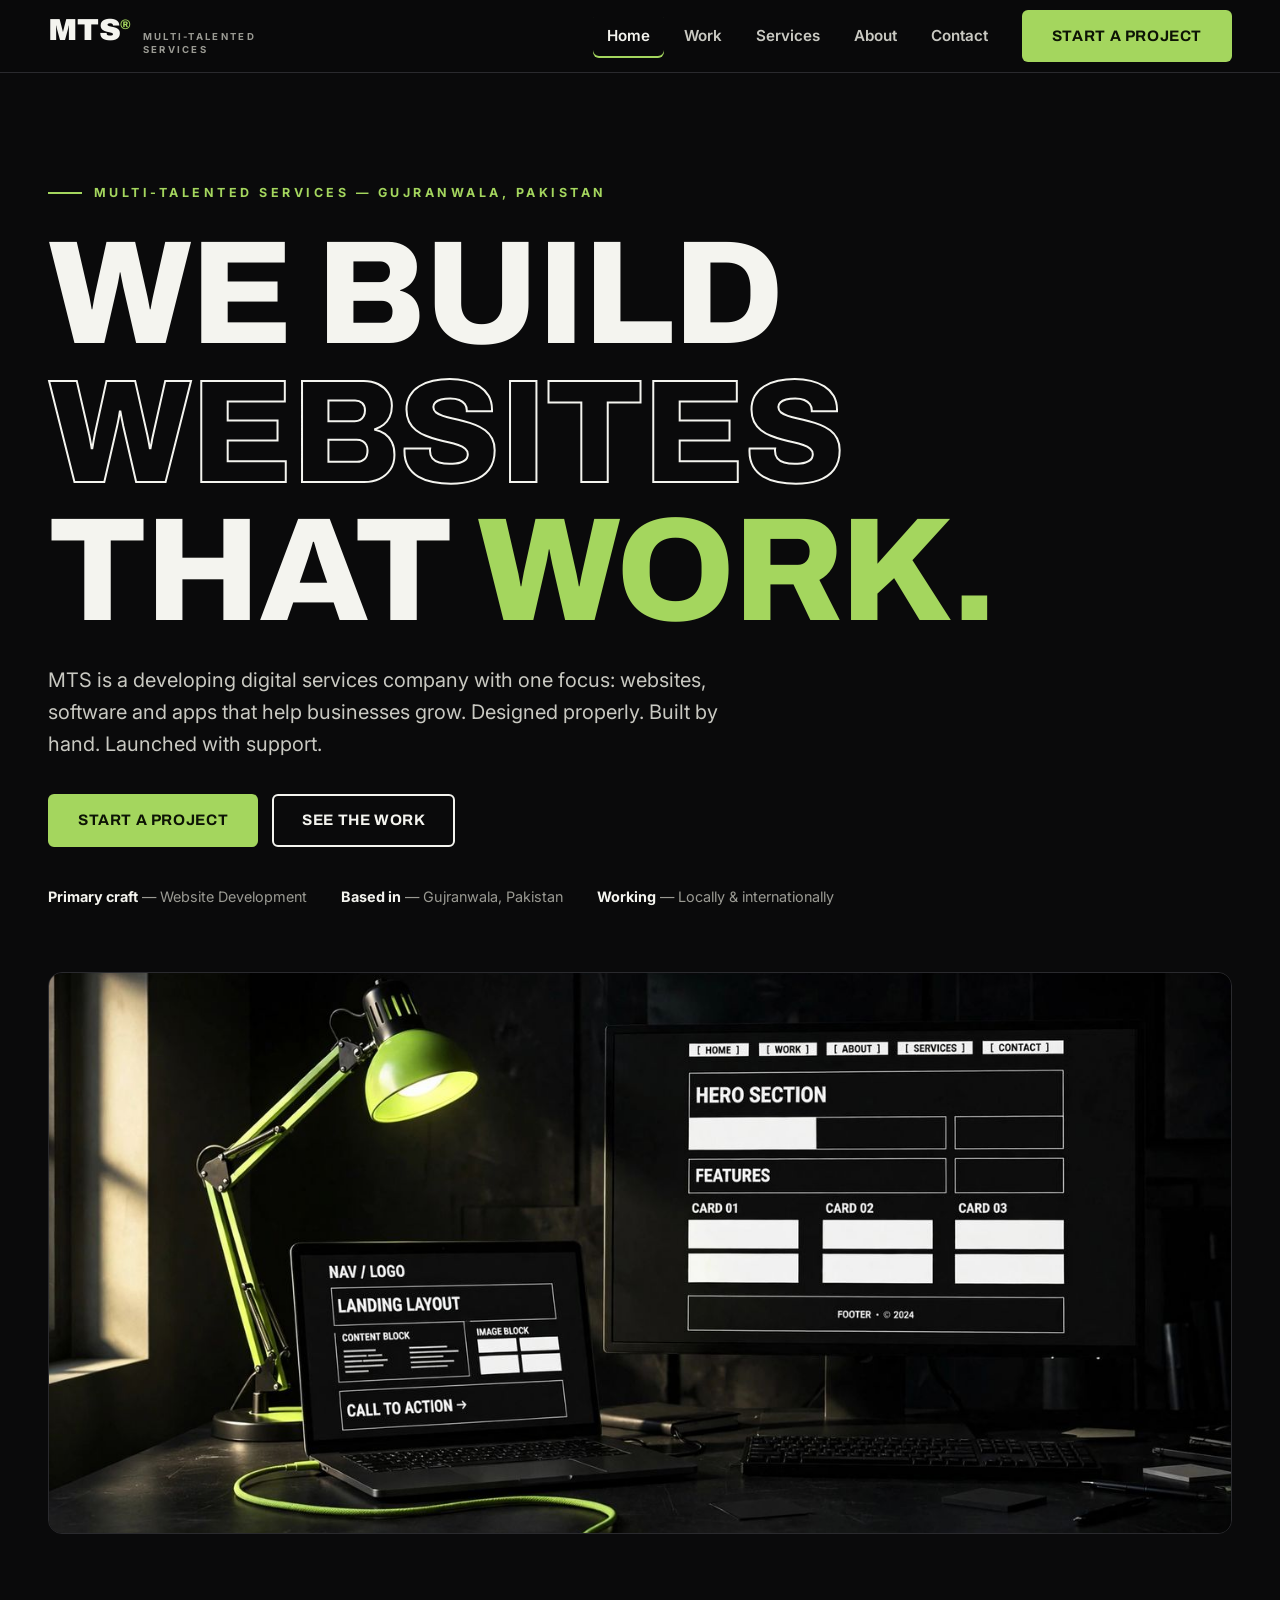
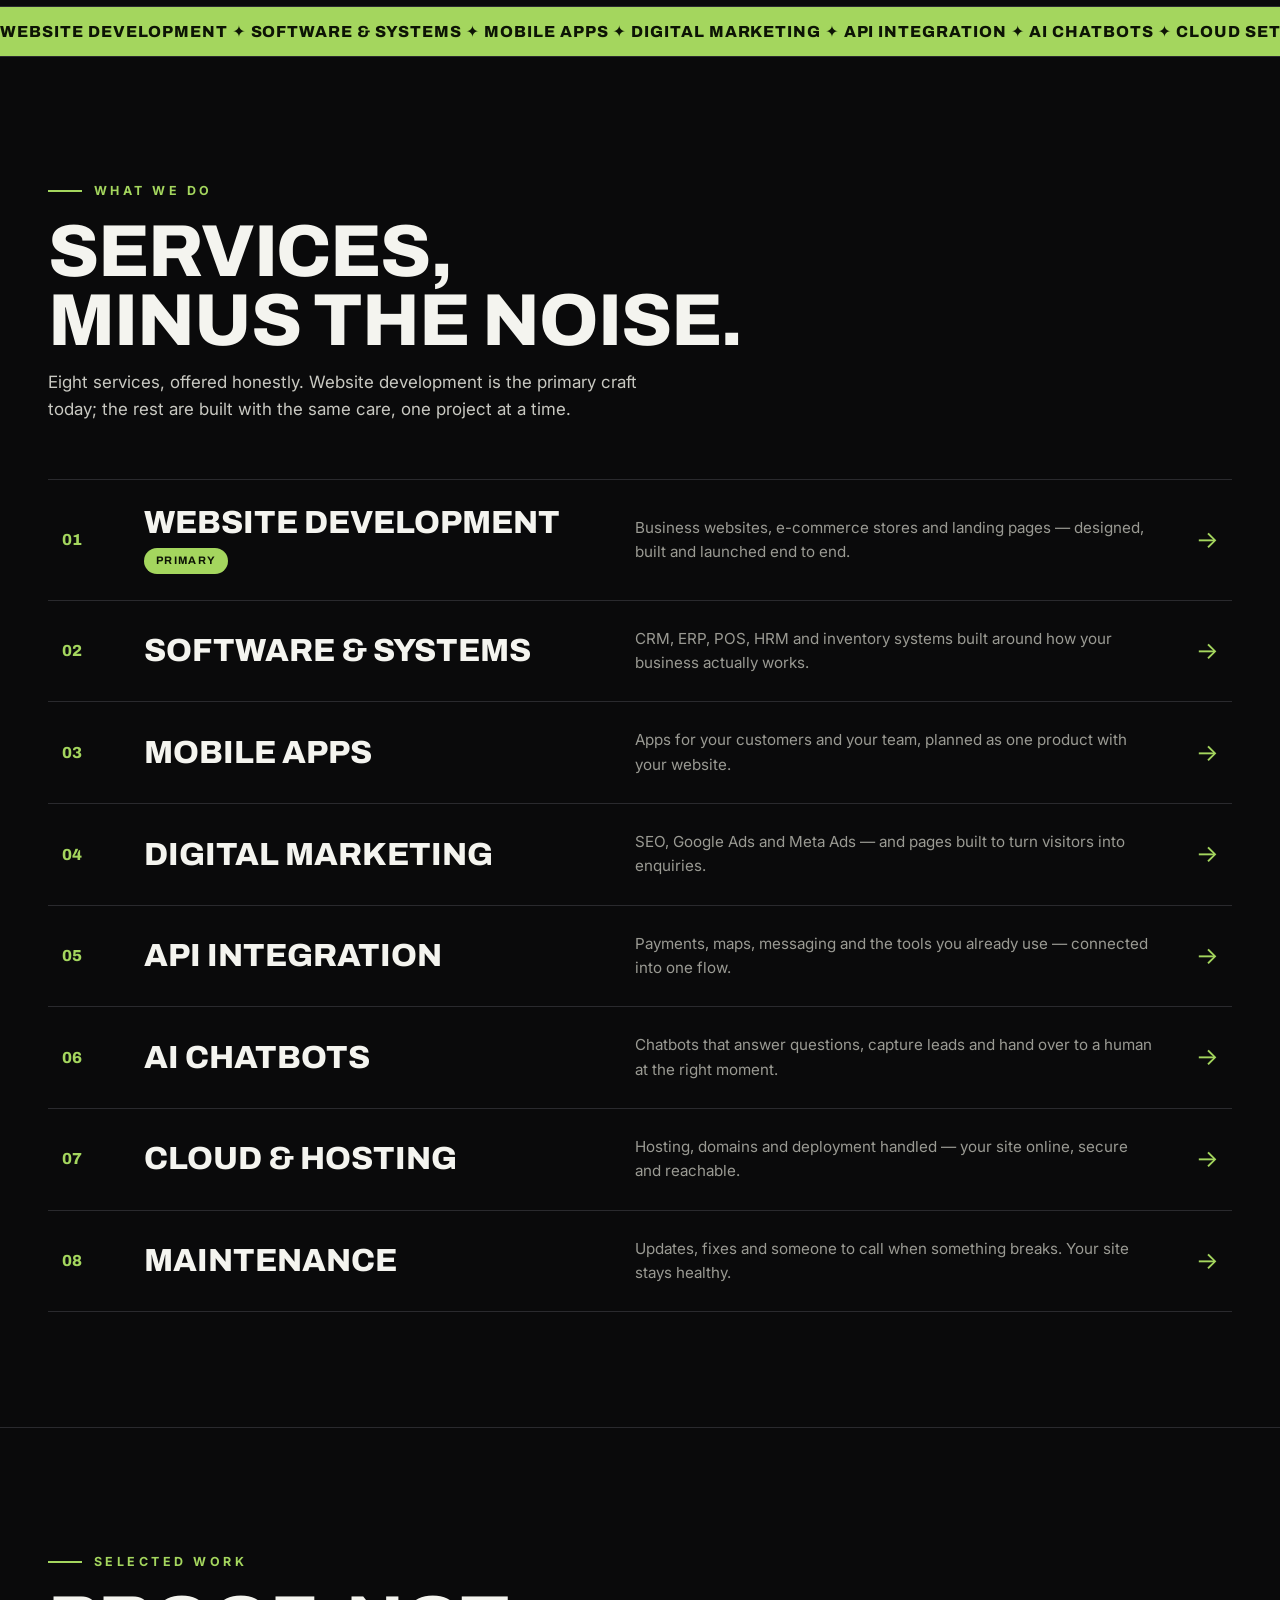
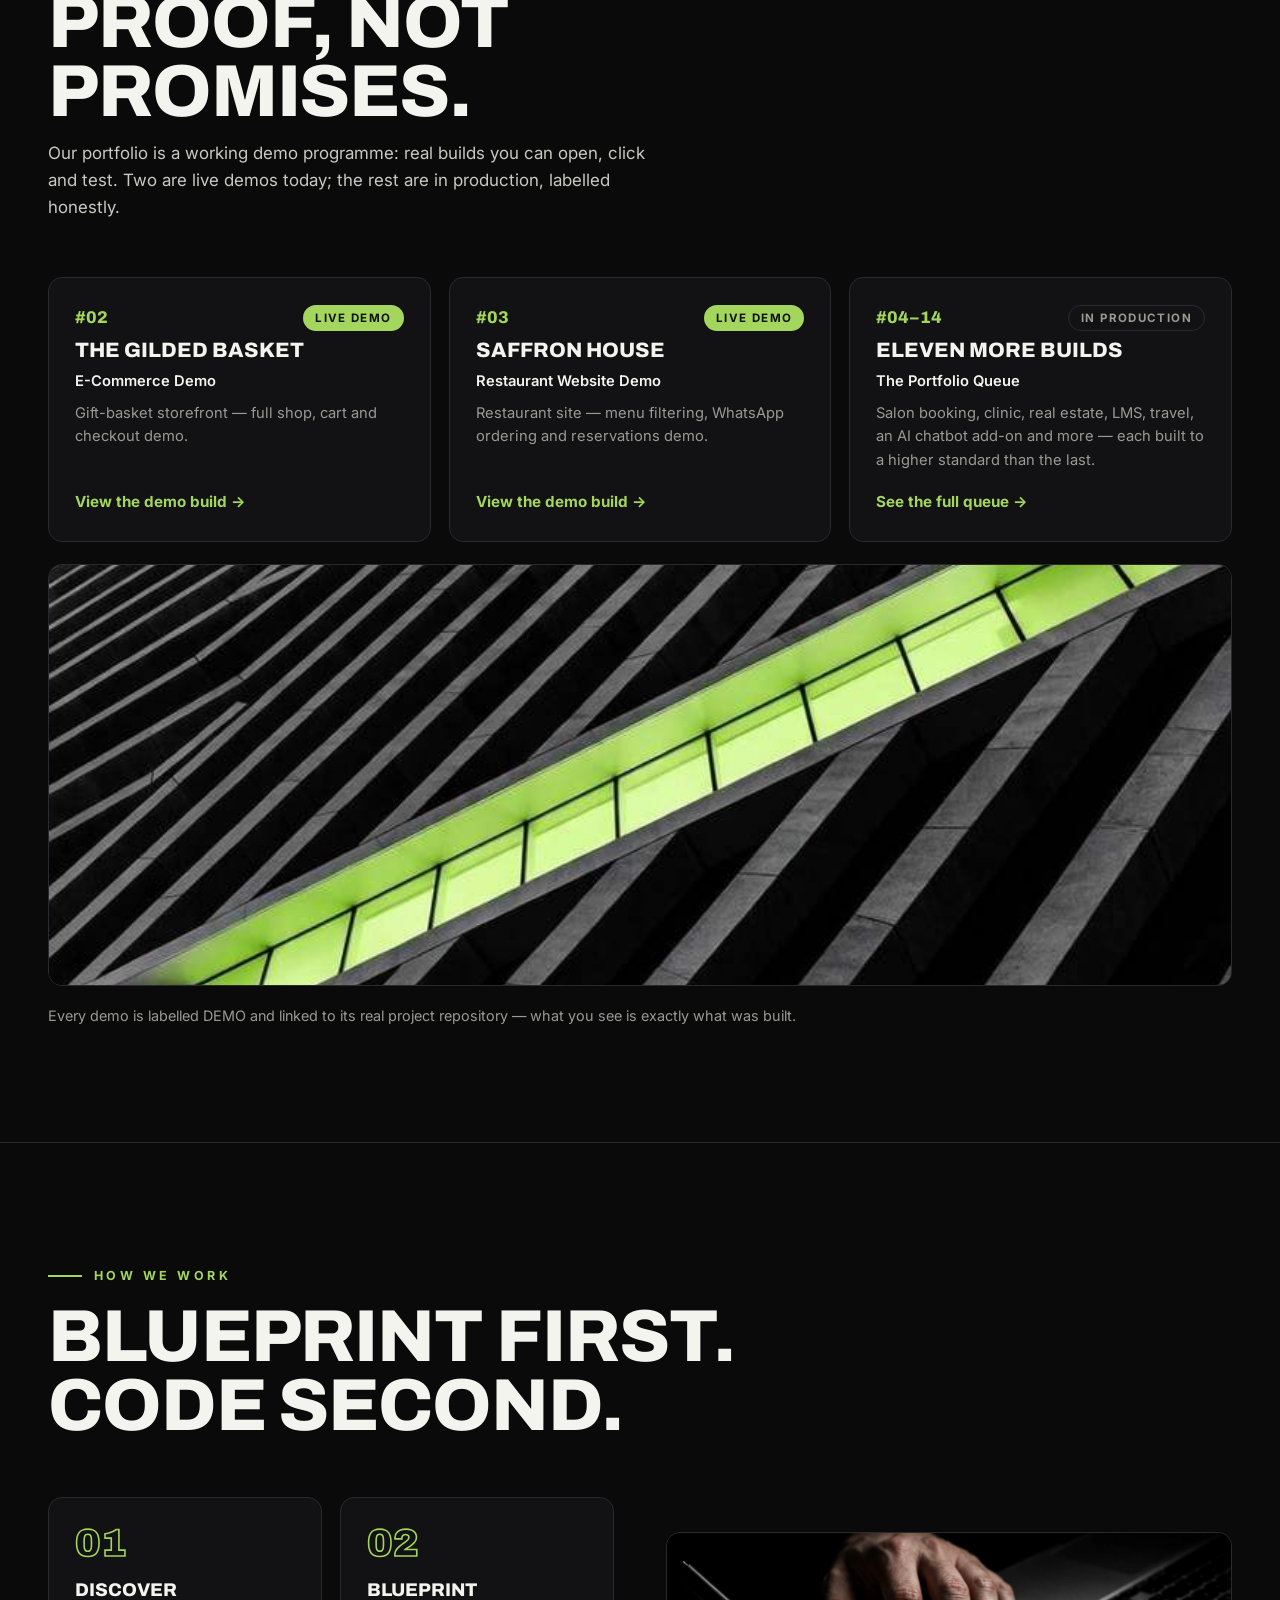
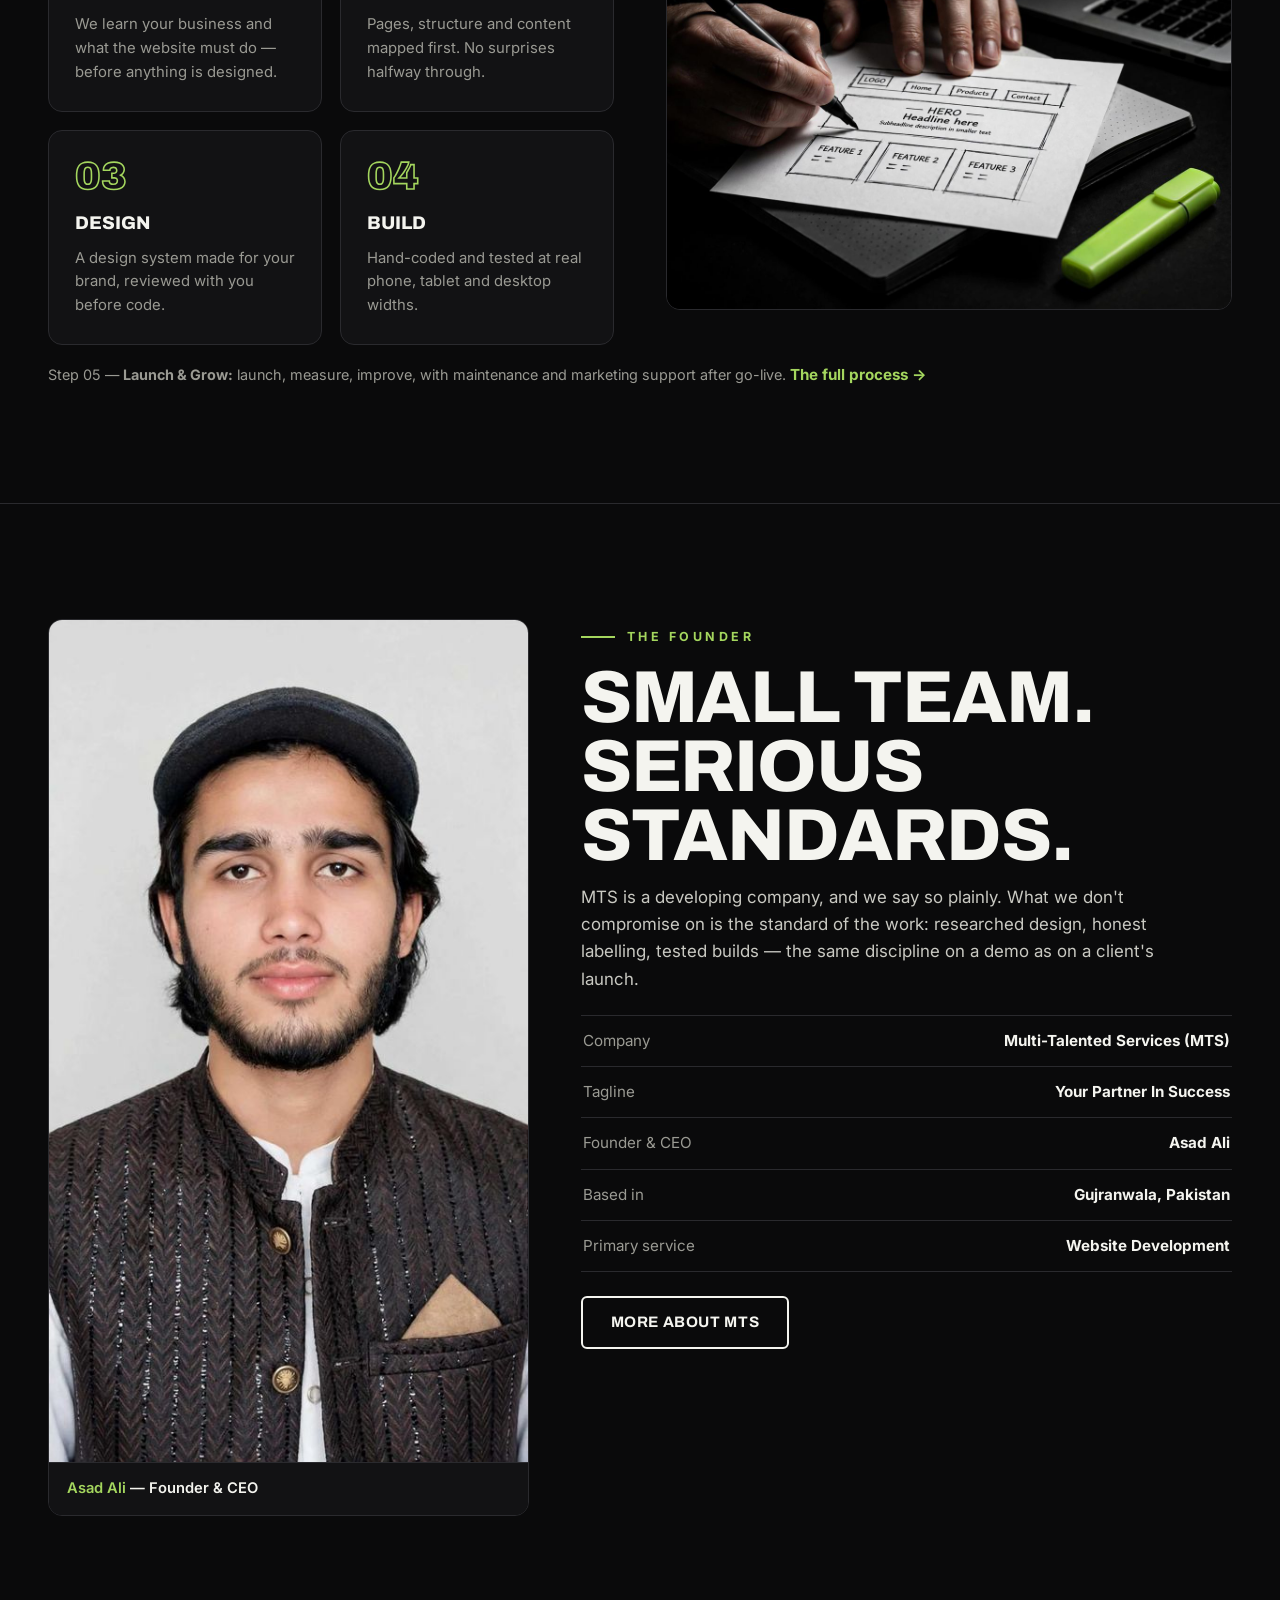
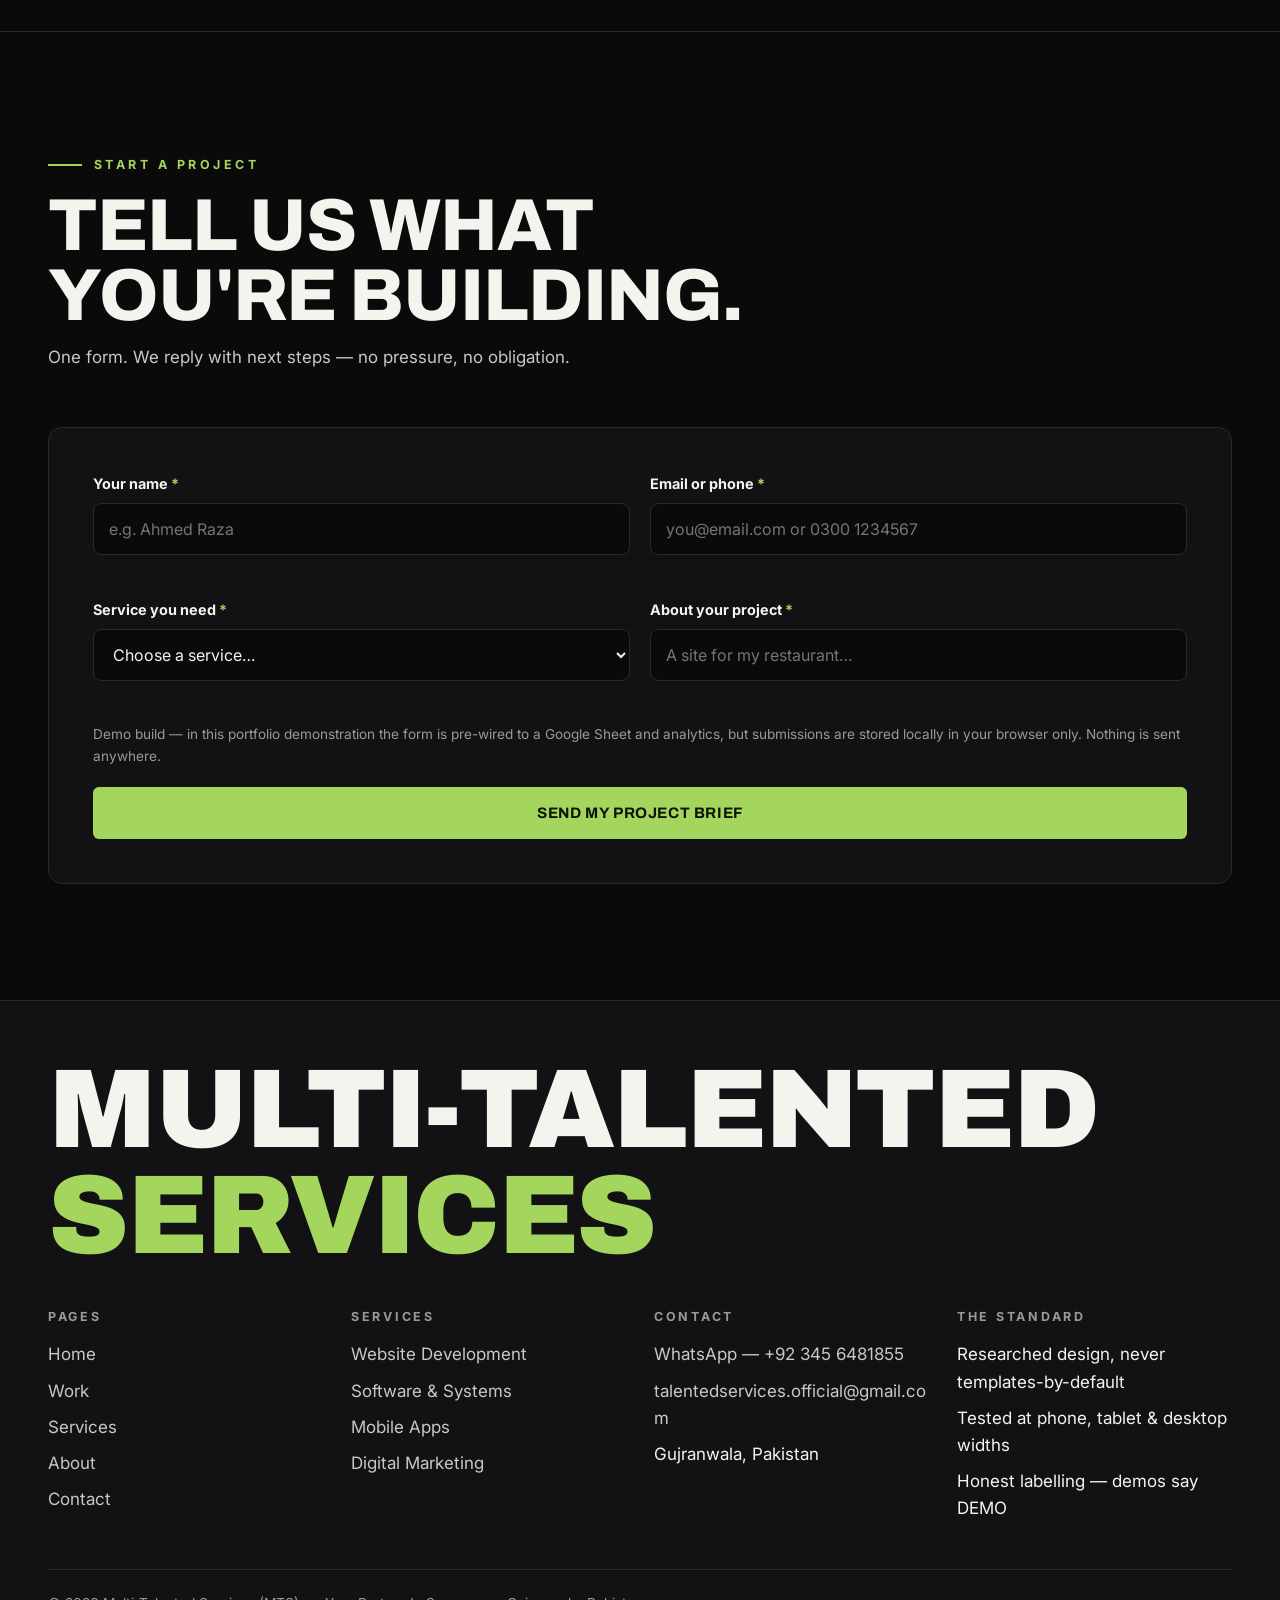
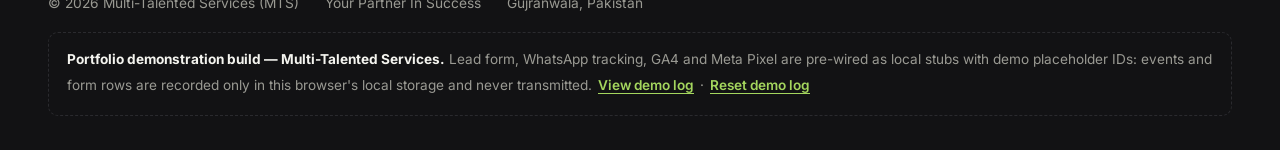
==== commit cfb15c69: "Fix run: process grid collapses at phone widths, lead-form placeholder fits, work-page hero gap clos" ====
--- a/index.html
+++ b/index.html
@@ -128,7 +128,7 @@
         </article>
       </div>
       <figure class="split-media band-media reveal">
-        <img src="assets/abstract-geometry.jpg" alt="A dark geometric building facade cut by a single band of lime-green light" width="880" height="1320" loading="lazy">
+        <img src="assets/abstract-geometry.jpg" alt="A dark geometric building facade cut by a single band of lime-green light" width="880" height="1320">
       </figure>
       <p class="feature-note reveal">Every demo is labelled DEMO and linked to its real project repository — what you see is exactly what was built.</p>
     </div>
@@ -149,7 +149,7 @@
           <div class="step"><p class="step-num">04</p><h3>Build</h3><p>Hand-coded and tested at real phone, tablet and desktop widths.</p></div>
         </div>
         <figure class="split-media reveal">
-          <img src="assets/process-sketch.jpg" alt="Hands sketching a website wireframe on paper with a lime-green highlighter nearby" width="1200" height="800" loading="lazy">
+          <img src="assets/process-sketch.jpg" alt="Hands sketching a website wireframe on paper with a lime-green highlighter nearby" width="1200" height="800">
         </figure>
       </div>
       <p class="feature-note reveal">Step 05 — <strong>Launch &amp; Grow:</strong> launch, measure, improve, with maintenance and marketing support after go-live. <a class="work-link" href="services.html#process">The full process →</a></p>
@@ -161,7 +161,7 @@
     <div class="wrap">
       <div class="about-grid">
         <figure class="founder-photo reveal">
-          <img src="assets/asad-ali.jpg" alt="Portrait of Asad Ali, Founder and CEO of Multi-Talented Services" width="512" height="900" loading="lazy">
+          <img src="assets/asad-ali.jpg" alt="Portrait of Asad Ali, Founder and CEO of Multi-Talented Services" width="512" height="900">
           <figcaption><span>Asad Ali</span> — Founder &amp; CEO</figcaption>
         </figure>
         <div class="reveal">
@@ -218,7 +218,7 @@
           </div>
           <div class="field">
             <label for="h-message">About your project <span class="req" aria-hidden="true">*</span></label>
-            <input id="h-message" name="message" type="text" placeholder="A website for my restaurant in Lahore…" aria-describedby="h-message-err">
+            <input id="h-message" name="message" type="text" placeholder="A site for my restaurant…" aria-describedby="h-message-err">
             <p class="error" id="h-message-err" data-error-for="message" aria-live="polite"></p>
           </div>
           <p class="form-note">Demo build — in this portfolio demonstration the form is pre-wired to a Google Sheet and analytics, but submissions are stored locally in your browser only. Nothing is sent anywhere.</p>
--- a/css/style.css
+++ b/css/style.css
@@ -189,6 +189,11 @@
 @media (max-width:820px){.split{grid-template-columns:minmax(0,1fr)}}
 
 .process-grid-2{grid-template-columns:repeat(2,minmax(0,1fr))}
+/* Fix run 2026-11-21: at phone widths the forced 2-col process grid squeezed each step to
+   ~133px (headings clipped at the card edge) — collapse to one readable column. */
+@media (max-width:560px){.process-grid-2{grid-template-columns:minmax(0,1fr)}}
+/* Fix run 2026-11-21: work page — pull the filter row up under the hero intro. */
+.section-flush{padding-top:26px}
 .band-media{margin-top:22px}
 .band-media img{max-height:420px;width:100%;object-fit:cover}
 .mt-24{margin-top:24px}
@@ -261,8 +266,8 @@
   padding:14px;font-size:.78rem;color:var(--paper-dim);white-space:pre-wrap;word-break:break-word;max-height:300px;overflow:auto}
 
 /* ---------- Reveal (hidden state applied by JS only) ---------- */
-body.js-reveal .reveal{opacity:0;transform:translateY(18px);transition:opacity .6s ease,transform .6s ease}
-body.js-reveal .reveal.in{opacity:1;transform:none}
+body.js-reveal .reveal{transform:translateY(18px);transition:transform .6s ease}
+body.js-reveal .reveal.in{transform:none}
 
 /* ---------- Reduced motion ---------- */
 @media (prefers-reduced-motion: reduce){
@@ -270,7 +275,7 @@
   *,*::before,*::after{animation-duration:.001s !important;animation-iteration-count:1 !important;transition-duration:.001s !important}
   .hero-media img{animation:none}
   .marquee-track{animation:none}
-  body.js-reveal .reveal{opacity:1;transform:none}
+  body.js-reveal .reveal{transform:none}
 }
 
 /* ---------- Page-title scale + generic panel (services/about) ---------- */
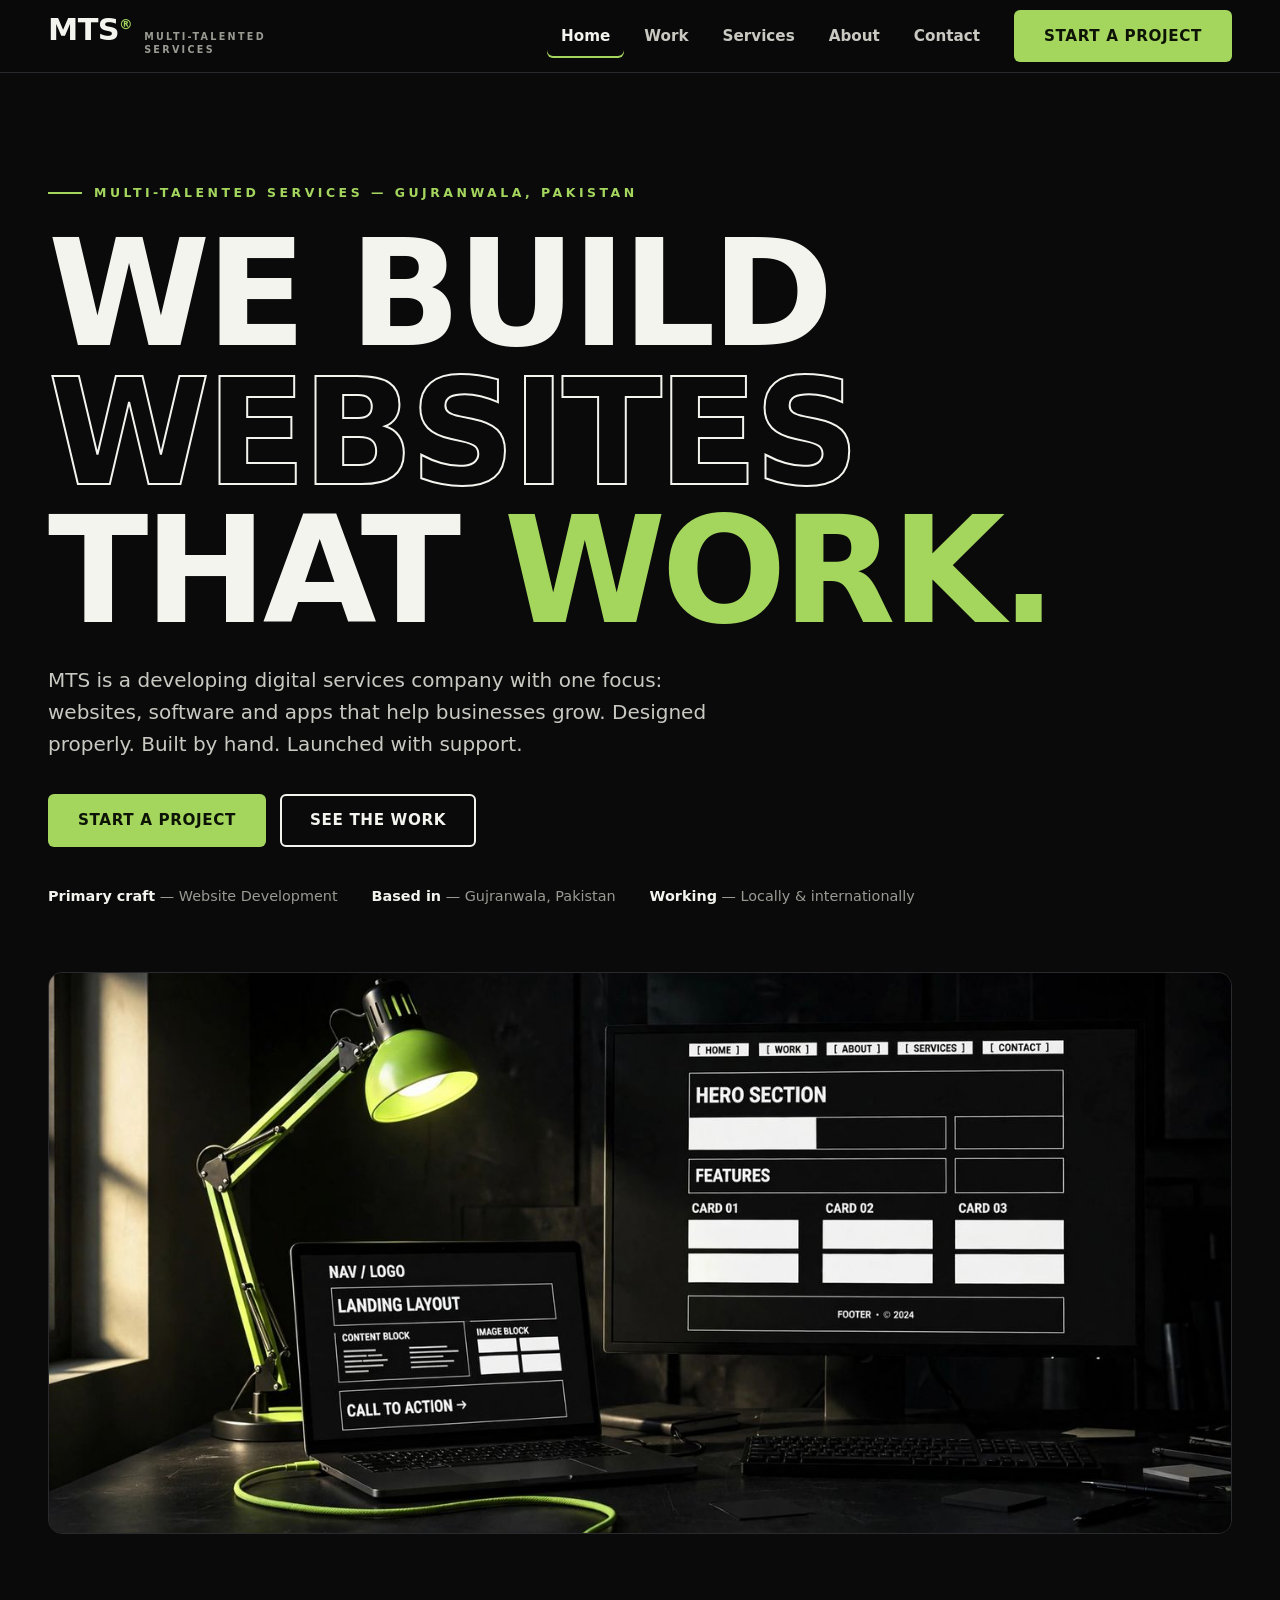
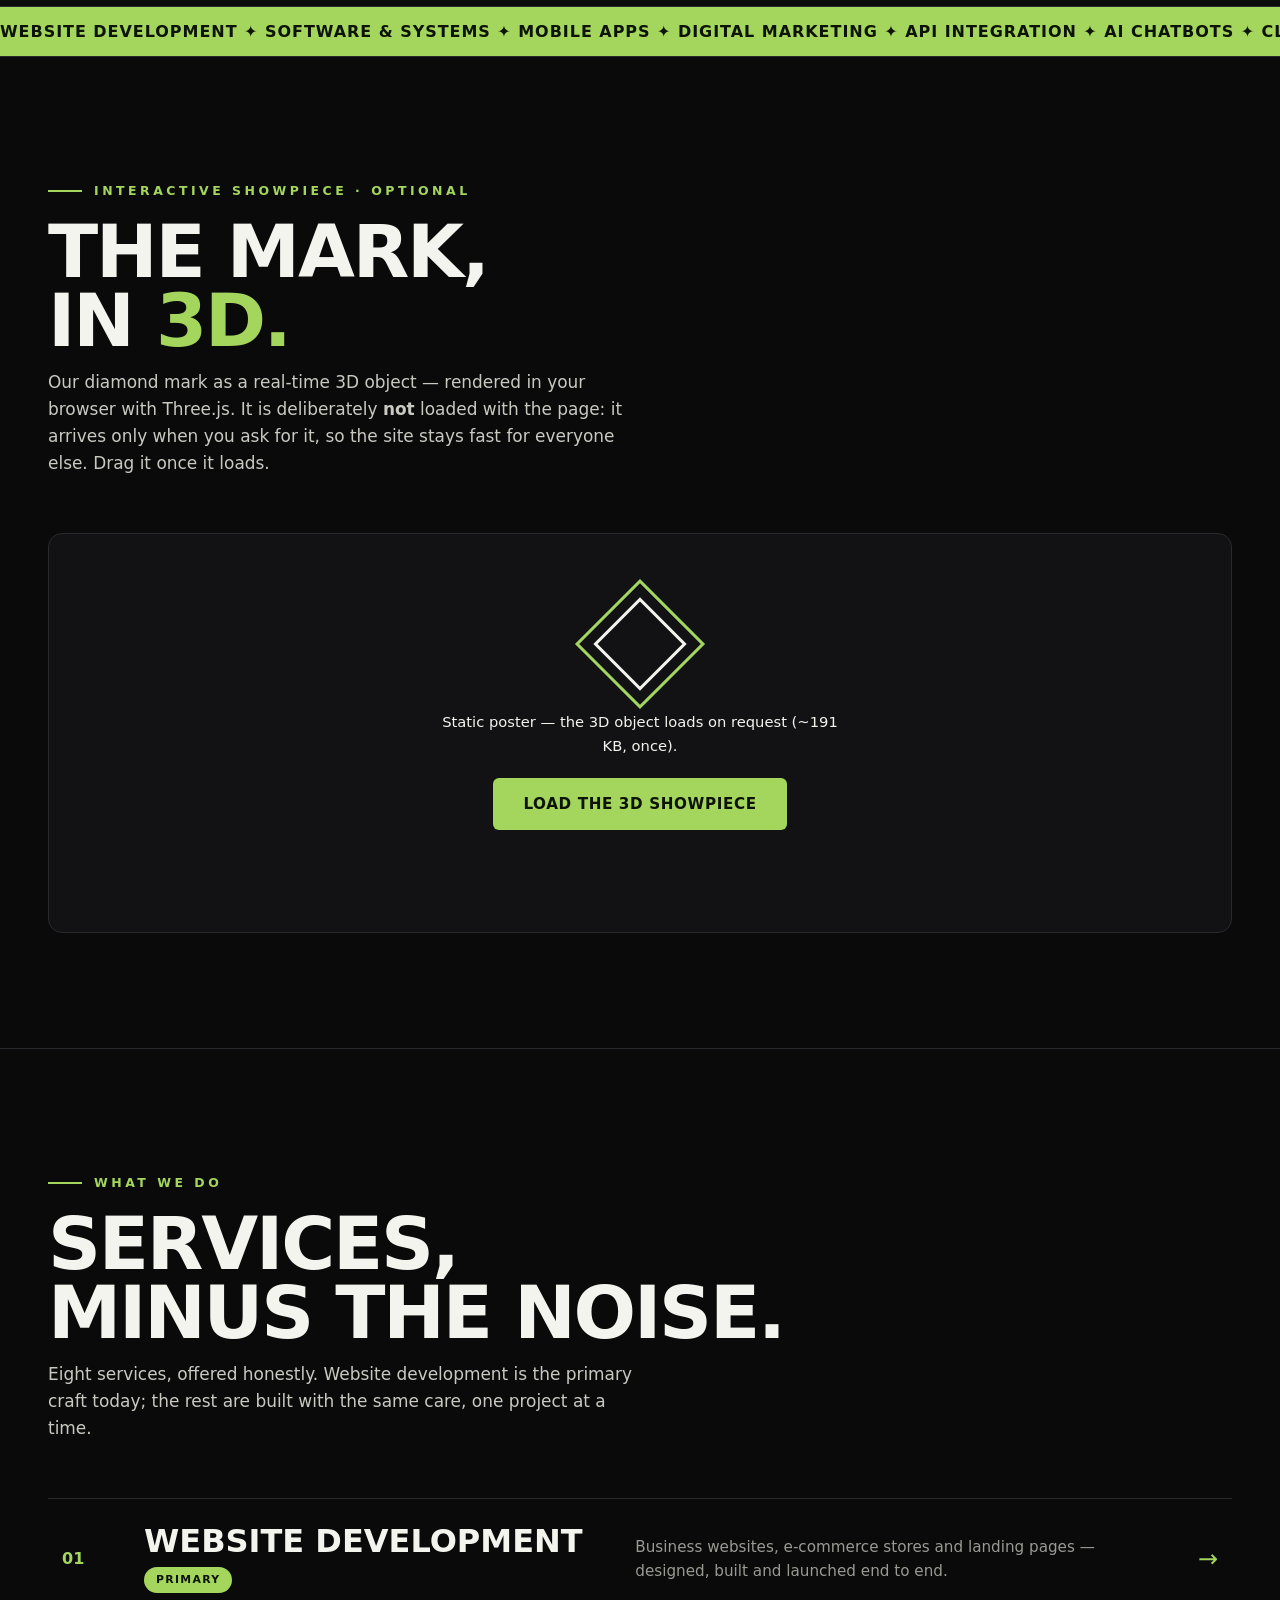
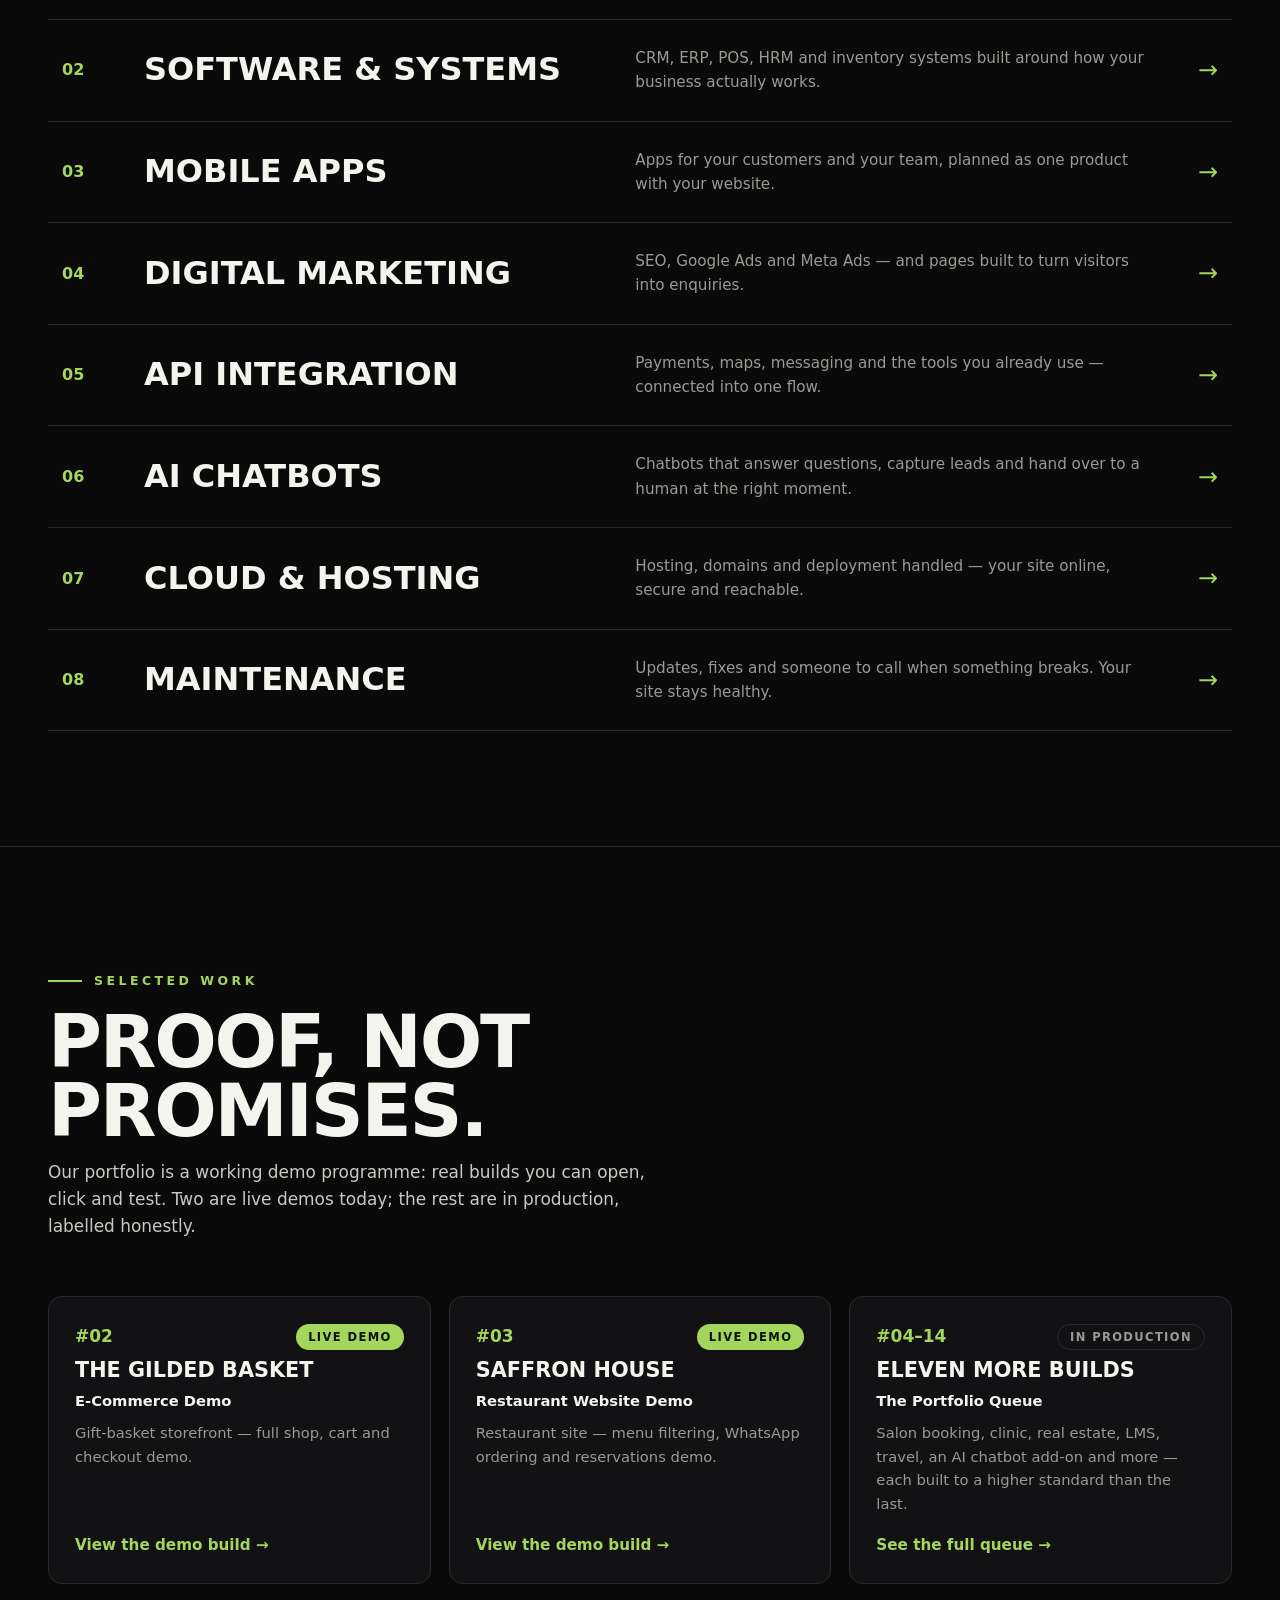
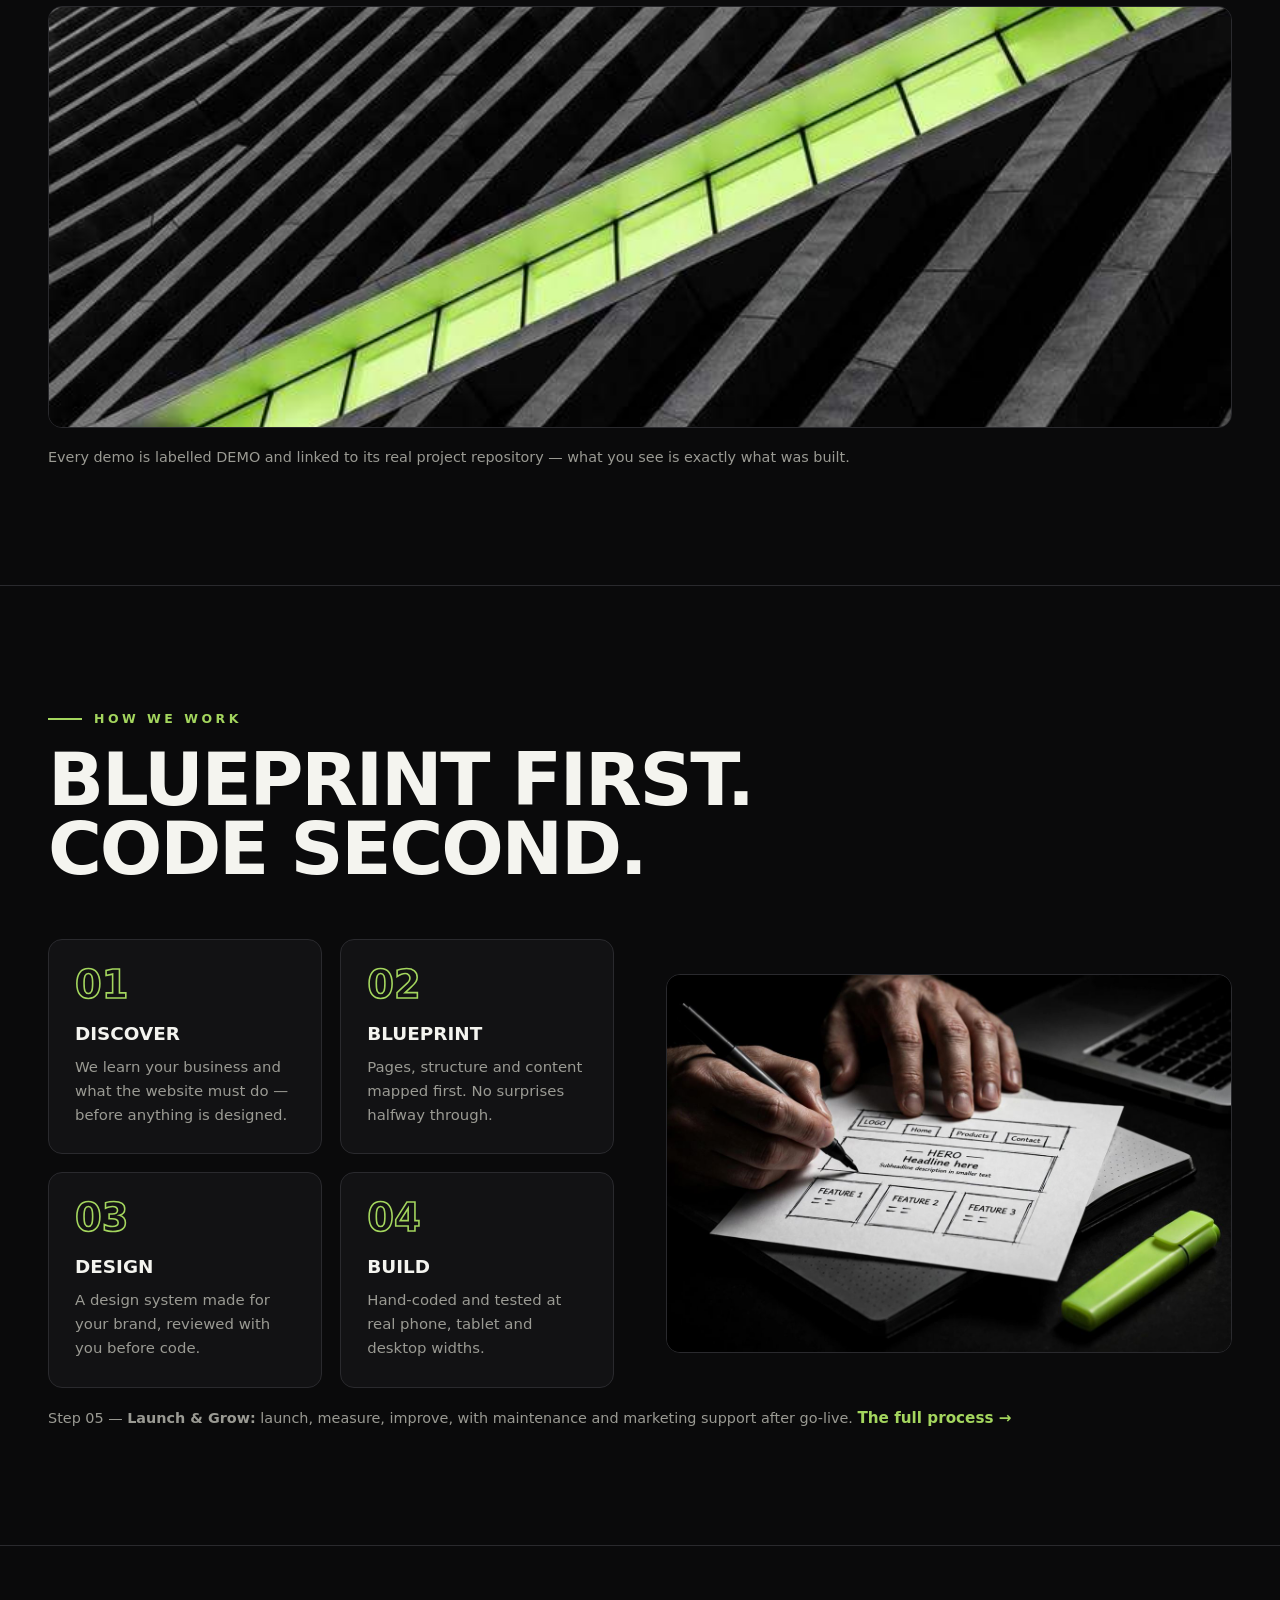
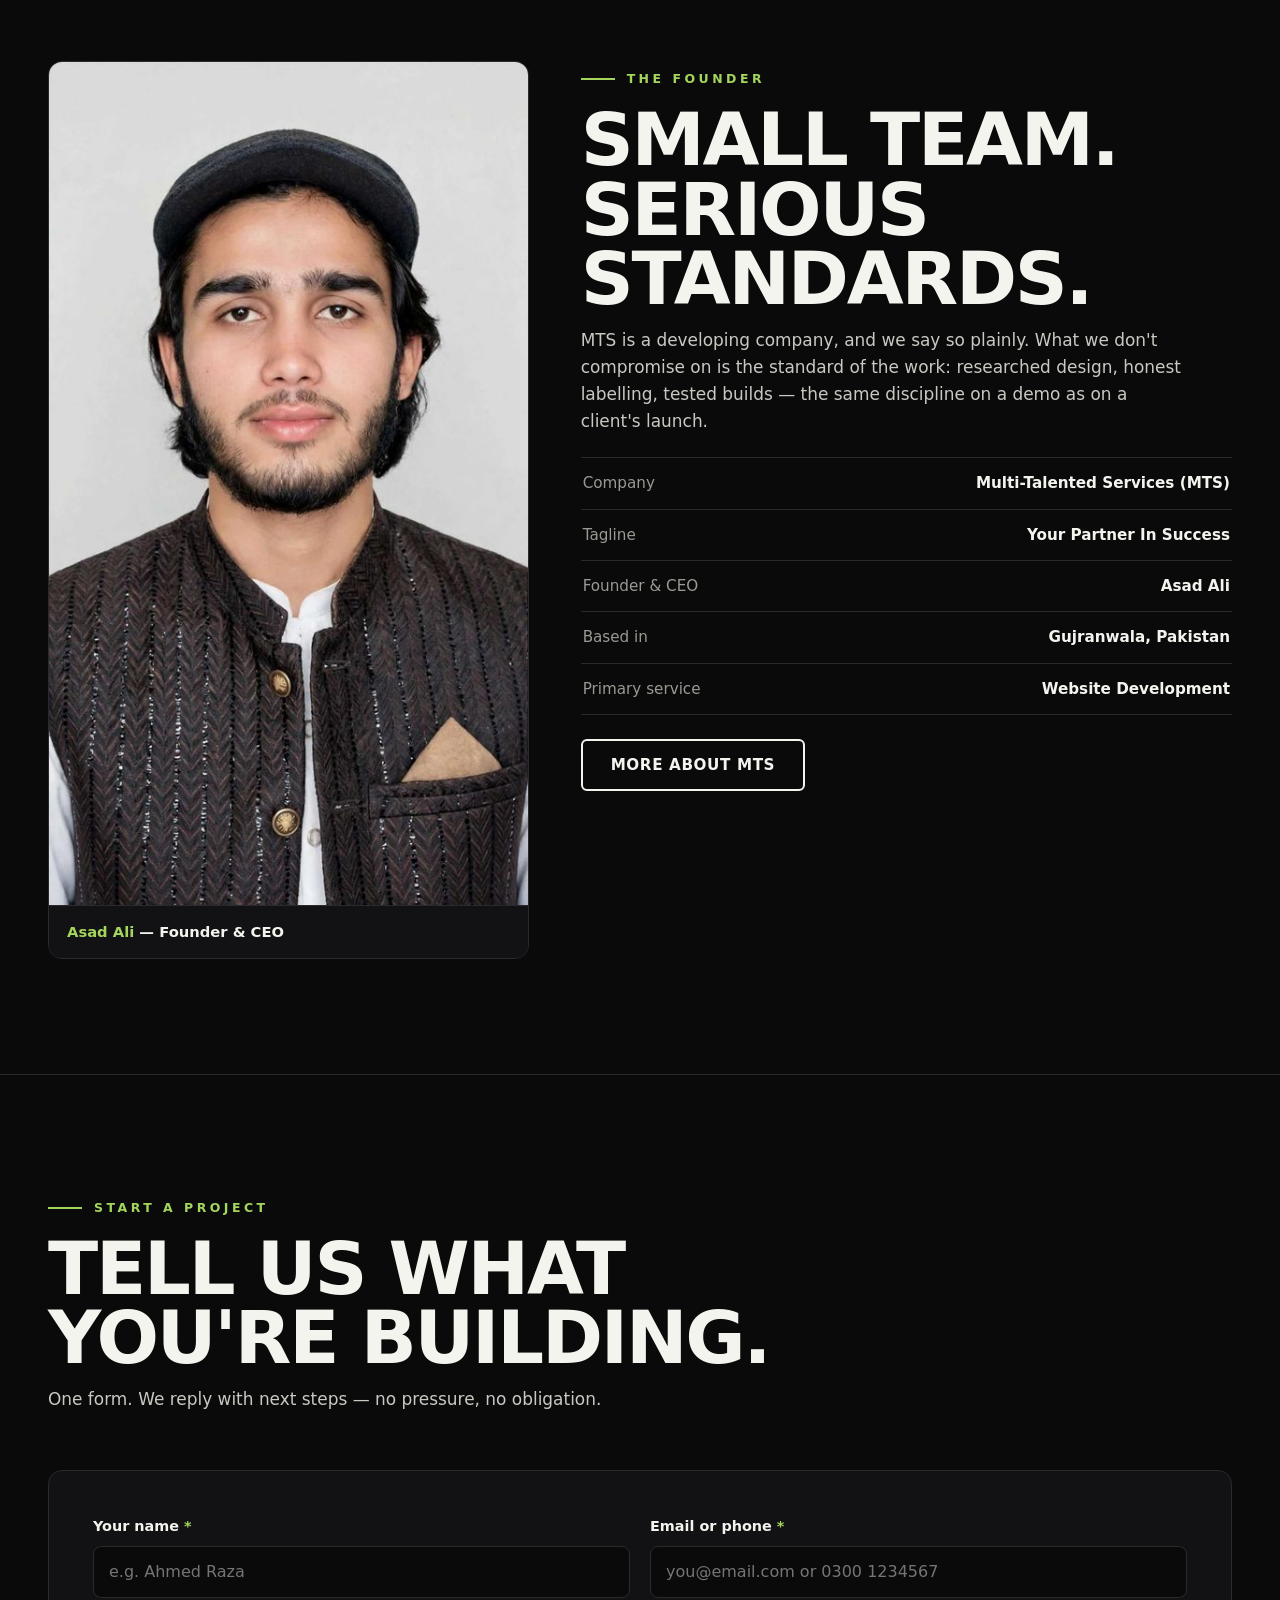
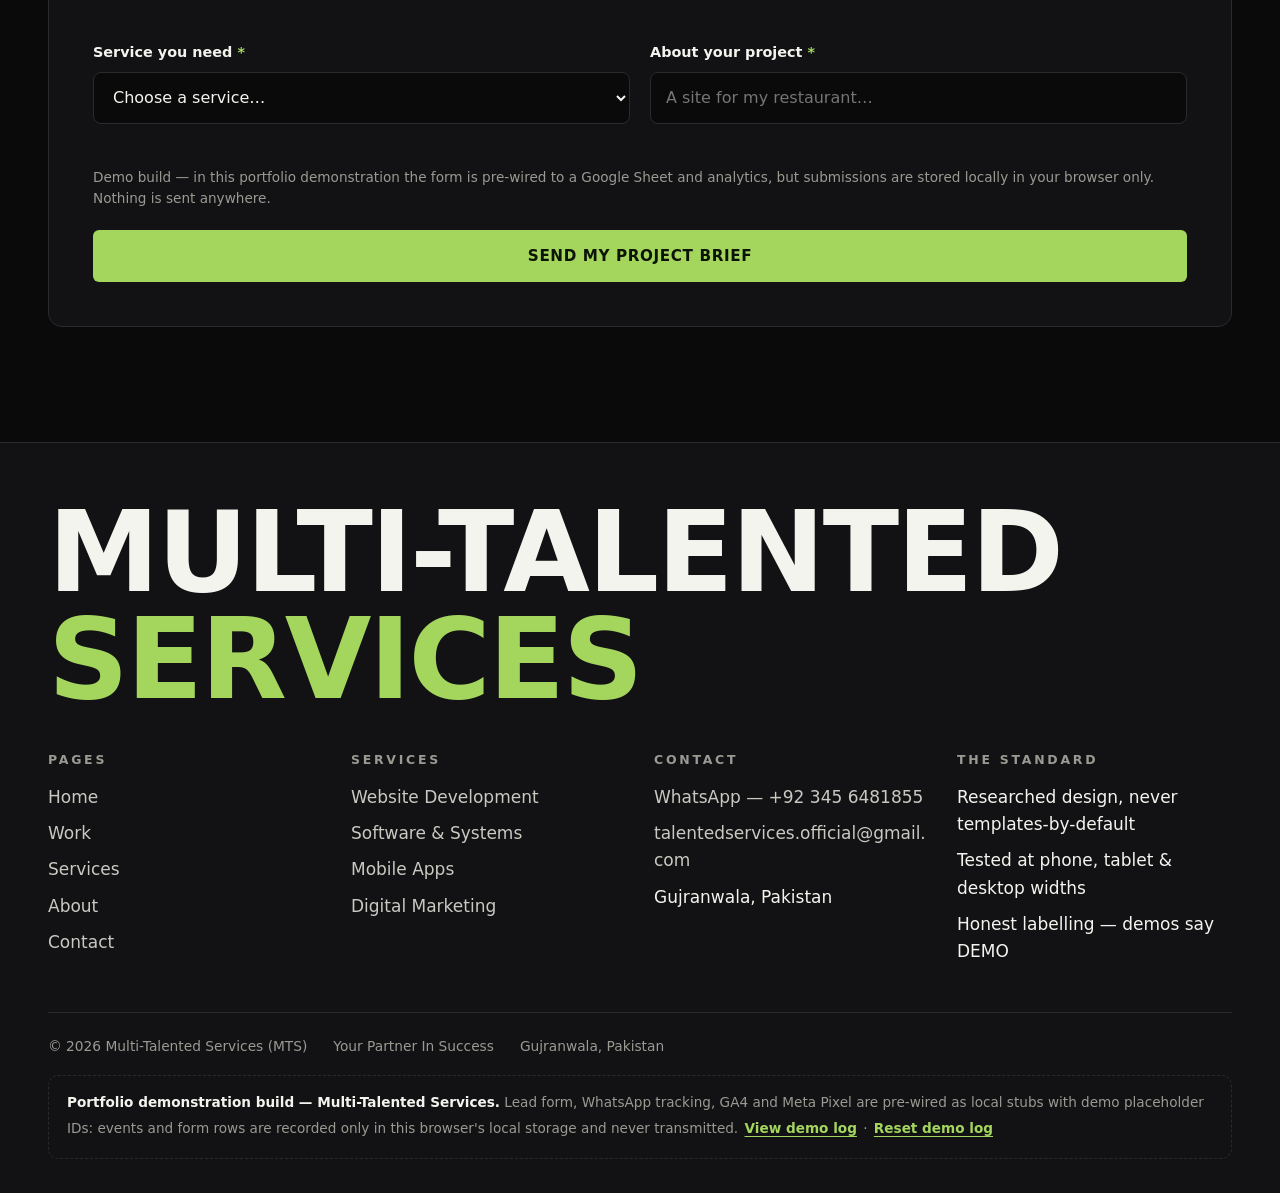
==== commit c5fc06ab: "Premium upgrade batch 2026-11-22: audit fixes + premium ladder + static capture mode + self-hosted f" ====
--- a/index.html
+++ b/index.html
@@ -6,10 +6,11 @@
 <title>Multi-Talented Services (MTS) — Website Development & Digital Services | Gujranwala, Pakistan</title>
 <meta name="description" content="Multi-Talented Services (MTS) builds websites, software, apps and digital growth for businesses — from Gujranwala, Pakistan, for clients everywhere. Your Partner In Success.">
 <link rel="icon" href="assets/favicon.svg" type="image/svg+xml">
-<link rel="preconnect" href="https://fonts.googleapis.com">
-<link rel="preconnect" href="https://fonts.gstatic.com" crossorigin>
-<link href="https://fonts.googleapis.com/css2?family=Archivo:wght@600;800;900&family=Inter:wght@400;600;700&display=swap" rel="stylesheet">
+
+
+<link rel="stylesheet" href="assets/fonts/fonts.css">
 <link rel="stylesheet" href="css/style.css">
+<link rel="stylesheet" href="assets/vendor/lenis.css">
 <script type="application/ld+json">
 {"@context":"https://schema.org","@type":"ProfessionalService","name":"Multi-Talented Services","alternateName":"MTS","slogan":"Your Partner In Success","description":"Website development, software, mobile apps and digital marketing services.","email":"talentedservices.official@gmail.com","telephone":"+92 345 6481855","address":{"@type":"PostalAddress","addressLocality":"Gujranwala","addressCountry":"PK"},"founder":{"@type":"Person","name":"Asad Ali","jobTitle":"Founder & CEO"},"sameAs":["https://github.com/multitalentedservices"]}
 </script>
@@ -54,7 +55,7 @@
   <section class="hero">
     <div class="wrap">
       <p class="eyebrow reveal">Multi-Talented Services — Gujranwala, Pakistan</p>
-      <h1 class="display reveal">We build<br><span class="outline-text">websites</span><br>that <span class="lime">work.</span></h1>
+      <h1 class="display" id="heroTitle">We build<br><span class="outline-text">websites</span><br>that <span class="lime">work.</span></h1>
       <p class="hero-sub reveal">MTS is a developing digital services company with one focus: websites, software and apps that help businesses grow. Designed properly. Built by hand. Launched with support.</p>
       <div class="hero-ctas reveal">
         <a class="btn btn-lime" href="contact.html">Start a project</a>
@@ -77,6 +78,26 @@
       <span>Website Development ✦ Software &amp; Systems ✦ Mobile Apps ✦ Digital Marketing ✦ API Integration ✦ AI Chatbots ✦ Cloud Setup ✦ Maintenance ✦&nbsp;</span>
     </div>
   </div>
+
+  <!-- 3D SHOWPIECE (isolated, lazy — loads only on visitor request) -->
+  <section class="section showpiece" aria-labelledby="showpiece-h">
+    <div class="wrap">
+      <div class="sec-head reveal">
+        <p class="eyebrow">Interactive showpiece · optional</p>
+        <h2 class="display sec-title" id="showpiece-h">The mark,<br>in <span class="lime">3D.</span></h2>
+        <p class="sec-lede">Our diamond mark as a real-time 3D object — rendered in your browser with Three.js. It is deliberately <strong>not</strong> loaded with the page: it arrives only when you ask for it, so the site stays fast for everyone else. Drag it once it loads.</p>
+      </div>
+      <div class="showpiece-stage reveal" id="showpieceStage">
+        <div class="showpiece-poster" id="showpiecePoster">
+          <span class="poster-diamond" aria-hidden="true"></span>
+          <p class="poster-caption">Static poster — the 3D object loads on request (~191 KB, once).</p>
+          <button class="btn btn-lime" type="button" id="showpieceLoad">Load the 3D showpiece</button>
+          <p class="showpiece-status" id="showpieceStatus" role="status" aria-live="polite"></p>
+        </div>
+        <canvas id="showpieceCanvas" hidden aria-label="Interactive 3D model of the MTS diamond mark — drag to rotate"></canvas>
+      </div>
+    </div>
+  </section>
 
   <!-- SERVICES -->
   <section class="section" aria-labelledby="svc-h">
@@ -291,5 +312,10 @@
 
 <script src="js/logic.js"></script>
 <script src="js/main.js"></script>
+<script defer src="assets/vendor/gsap.min.js"></script>
+<script defer src="assets/vendor/ScrollTrigger.min.js"></script>
+<script defer src="assets/vendor/SplitText.min.js"></script>
+<script defer src="assets/vendor/lenis.min.js"></script>
+<script defer src="js/premium.js"></script>
 </body>
 </html>
--- a/assets/fonts/fonts.css
+++ b/assets/fonts/fonts.css
@@ -0,0 +1,111 @@
+/* Self-hosted webfonts (Google Fonts, OFL) — downloaded 2026-11-22.
+   Replaces the fonts.googleapis.com stylesheet so the design renders
+   identically with or without external network access. */
+/* latin */
+@font-face {
+  font-family: 'Archivo';
+  font-style: normal;
+  font-weight: 600;
+  font-display: swap;
+  src: url(./archivo-normal-latin-79dc5e10.woff2) format('woff2');
+  unicode-range: U+0000-00FF, U+0131, U+0152-0153, U+02BB-02BC, U+02C6, U+02DA, U+02DC, U+0304, U+0308, U+0329, U+2000-206F, U+20AC, U+2122, U+2191, U+2193, U+2212, U+2215, U+FEFF, U+FFFD;
+}
+/* latin-ext */
+@font-face {
+  font-family: 'Archivo';
+  font-style: normal;
+  font-weight: 600;
+  font-display: swap;
+  src: url(./archivo-normal-latin-ext-20ba07dc.woff2) format('woff2');
+  unicode-range: U+0100-02BA, U+02BD-02C5, U+02C7-02CC, U+02CE-02D7, U+02DD-02FF, U+0304, U+0308, U+0329, U+1D00-1DBF, U+1E00-1E9F, U+1EF2-1EFF, U+2020, U+20A0-20AB, U+20AD-20C4, U+2113, U+2C60-2C7F, U+A720-A7FF;
+}
+/* latin */
+@font-face {
+  font-family: 'Archivo';
+  font-style: normal;
+  font-weight: 800;
+  font-display: swap;
+  src: url(./archivo-normal-latin-79dc5e10.woff2) format('woff2');
+  unicode-range: U+0000-00FF, U+0131, U+0152-0153, U+02BB-02BC, U+02C6, U+02DA, U+02DC, U+0304, U+0308, U+0329, U+2000-206F, U+20AC, U+2122, U+2191, U+2193, U+2212, U+2215, U+FEFF, U+FFFD;
+}
+/* latin-ext */
+@font-face {
+  font-family: 'Archivo';
+  font-style: normal;
+  font-weight: 800;
+  font-display: swap;
+  src: url(./archivo-normal-latin-ext-20ba07dc.woff2) format('woff2');
+  unicode-range: U+0100-02BA, U+02BD-02C5, U+02C7-02CC, U+02CE-02D7, U+02DD-02FF, U+0304, U+0308, U+0329, U+1D00-1DBF, U+1E00-1E9F, U+1EF2-1EFF, U+2020, U+20A0-20AB, U+20AD-20C4, U+2113, U+2C60-2C7F, U+A720-A7FF;
+}
+/* latin */
+@font-face {
+  font-family: 'Archivo';
+  font-style: normal;
+  font-weight: 900;
+  font-display: swap;
+  src: url(./archivo-normal-latin-79dc5e10.woff2) format('woff2');
+  unicode-range: U+0000-00FF, U+0131, U+0152-0153, U+02BB-02BC, U+02C6, U+02DA, U+02DC, U+0304, U+0308, U+0329, U+2000-206F, U+20AC, U+2122, U+2191, U+2193, U+2212, U+2215, U+FEFF, U+FFFD;
+}
+/* latin-ext */
+@font-face {
+  font-family: 'Archivo';
+  font-style: normal;
+  font-weight: 900;
+  font-display: swap;
+  src: url(./archivo-normal-latin-ext-20ba07dc.woff2) format('woff2');
+  unicode-range: U+0100-02BA, U+02BD-02C5, U+02C7-02CC, U+02CE-02D7, U+02DD-02FF, U+0304, U+0308, U+0329, U+1D00-1DBF, U+1E00-1E9F, U+1EF2-1EFF, U+2020, U+20A0-20AB, U+20AD-20C4, U+2113, U+2C60-2C7F, U+A720-A7FF;
+}
+/* latin */
+@font-face {
+  font-family: 'Inter';
+  font-style: normal;
+  font-weight: 400;
+  font-display: swap;
+  src: url(./inter-normal-latin-56724408.woff2) format('woff2');
+  unicode-range: U+0000-00FF, U+0131, U+0152-0153, U+02BB-02BC, U+02C6, U+02DA, U+02DC, U+0304, U+0308, U+0329, U+2000-206F, U+20AC, U+2122, U+2191, U+2193, U+2212, U+2215, U+FEFF, U+FFFD;
+}
+/* latin-ext */
+@font-face {
+  font-family: 'Inter';
+  font-style: normal;
+  font-weight: 400;
+  font-display: swap;
+  src: url(./inter-normal-latin-ext-39529051.woff2) format('woff2');
+  unicode-range: U+0100-02BA, U+02BD-02C5, U+02C7-02CC, U+02CE-02D7, U+02DD-02FF, U+0304, U+0308, U+0329, U+1D00-1DBF, U+1E00-1E9F, U+1EF2-1EFF, U+2020, U+20A0-20AB, U+20AD-20C4, U+2113, U+2C60-2C7F, U+A720-A7FF;
+}
+/* latin */
+@font-face {
+  font-family: 'Inter';
+  font-style: normal;
+  font-weight: 600;
+  font-display: swap;
+  src: url(./inter-normal-latin-56724408.woff2) format('woff2');
+  unicode-range: U+0000-00FF, U+0131, U+0152-0153, U+02BB-02BC, U+02C6, U+02DA, U+02DC, U+0304, U+0308, U+0329, U+2000-206F, U+20AC, U+2122, U+2191, U+2193, U+2212, U+2215, U+FEFF, U+FFFD;
+}
+/* latin-ext */
+@font-face {
+  font-family: 'Inter';
+  font-style: normal;
+  font-weight: 600;
+  font-display: swap;
+  src: url(./inter-normal-latin-ext-39529051.woff2) format('woff2');
+  unicode-range: U+0100-02BA, U+02BD-02C5, U+02C7-02CC, U+02CE-02D7, U+02DD-02FF, U+0304, U+0308, U+0329, U+1D00-1DBF, U+1E00-1E9F, U+1EF2-1EFF, U+2020, U+20A0-20AB, U+20AD-20C4, U+2113, U+2C60-2C7F, U+A720-A7FF;
+}
+/* latin */
+@font-face {
+  font-family: 'Inter';
+  font-style: normal;
+  font-weight: 700;
+  font-display: swap;
+  src: url(./inter-normal-latin-56724408.woff2) format('woff2');
+  unicode-range: U+0000-00FF, U+0131, U+0152-0153, U+02BB-02BC, U+02C6, U+02DA, U+02DC, U+0304, U+0308, U+0329, U+2000-206F, U+20AC, U+2122, U+2191, U+2193, U+2212, U+2215, U+FEFF, U+FFFD;
+}
+/* latin-ext */
+@font-face {
+  font-family: 'Inter';
+  font-style: normal;
+  font-weight: 700;
+  font-display: swap;
+  src: url(./inter-normal-latin-ext-39529051.woff2) format('woff2');
+  unicode-range: U+0100-02BA, U+02BD-02C5, U+02C7-02CC, U+02CE-02D7, U+02DD-02FF, U+0304, U+0308, U+0329, U+1D00-1DBF, U+1E00-1E9F, U+1EF2-1EFF, U+2020, U+20A0-20AB, U+20AD-20C4, U+2113, U+2C60-2C7F, U+A720-A7FF;
+}
--- a/css/style.css
+++ b/css/style.css
@@ -34,7 +34,7 @@
 }
 ::selection{background:var(--lime);color:var(--lime-ink)}
 img{max-width:100%;display:block}
-a{color:inherit}
+a{color:inherit;text-decoration:none}
 .wrap{max-width:var(--wrap);margin:0 auto;padding-inline:clamp(18px,4vw,48px);min-width:0}
 .skip-link{position:absolute;left:16px;top:-60px;z-index:200;background:var(--lime);color:var(--lime-ink);
   padding:10px 18px;font-weight:700;border-radius:0 0 8px 8px;transition:top .2s}
@@ -44,7 +44,7 @@
 
 /* ---------- Type ---------- */
 .display{font-family:var(--font-display);font-weight:800;text-transform:uppercase;
-  letter-spacing:-.015em;line-height:.94;overflow-wrap:break-word}
+  letter-spacing:-.03em;line-height:.94;overflow-wrap:break-word}
 .eyebrow{display:inline-flex;align-items:center;gap:12px;color:var(--lime);
   font-size:.78rem;font-weight:700;letter-spacing:.28em;text-transform:uppercase}
 .eyebrow::before{content:"";width:34px;height:2px;background:var(--lime);flex:none}
@@ -285,3 +285,36 @@
 .panel h3{font-size:1.15rem;margin-bottom:14px}
 .fact-list-flush{margin-top:0}
 .cta-gap{margin-top:34px}
+
+/* ---------- Premium layer (2026-11-22) ---------- */
+/* P7: cross-document View Transitions — progressive enhancement, ~400ms.
+   Unsupported browsers navigate instantly; nothing depends on this. */
+@view-transition{navigation:auto}
+::view-transition-old(root){animation:vt-out .4s cubic-bezier(.22,1,.36,1)}
+::view-transition-new(root){animation:vt-in .4s cubic-bezier(.22,1,.36,1)}
+@keyframes vt-out{to{opacity:0}}
+@keyframes vt-in{from{opacity:0}}
+@media (prefers-reduced-motion: reduce){
+  ::view-transition-old(root),::view-transition-new(root){animation:none}
+}
+/* SplitText masked lines: the mask clips each line's rise-in. */
+#heroTitle .split-line{will-change:transform}
+/* Work-index marquee (work.html) — dark variant of the home marquee system. */
+.marquee-dark{background:var(--ink-2);color:var(--paper);border-block:1px solid var(--line)}
+.marquee-dark .marquee-track span{color:var(--paper)}
+.marquee-dark .marquee-track span b{color:var(--lime);font-weight:800}
+/* Case-study depth pattern (work.html) — outcome-framed, facts only. */
+.case-grid{display:grid;grid-template-columns:repeat(auto-fit,minmax(min(100%,380px),1fr));gap:18px}
+.case-card{background:var(--ink-2);border:1px solid var(--line);border-radius:var(--radius);padding:28px;min-width:0}
+.case-card h3{font-family:var(--font-display);font-weight:800;text-transform:uppercase;font-size:1.35rem;line-height:1.1;margin-bottom:6px}
+.case-row{border-top:1px solid var(--line);padding:13px 0 2px;margin-top:13px}
+.case-row h4{font-size:.72rem;font-weight:700;letter-spacing:.22em;text-transform:uppercase;color:var(--lime);margin-bottom:6px}
+.case-row p{color:var(--muted);font-size:.93rem}
+/* Three.js showpiece — poster-first; the canvas is an enhancement only. */
+.showpiece-stage{border:1px solid var(--line);border-radius:var(--radius);background:var(--ink-2);overflow:hidden;min-width:0}
+.showpiece-poster{display:flex;flex-direction:column;align-items:center;gap:20px;text-align:center;padding:clamp(36px,6vw,64px) 24px}
+.poster-diamond{width:92px;height:92px;border:3px solid var(--lime);transform:rotate(45deg);box-shadow:inset 0 0 0 10px var(--ink-2),inset 0 0 0 13px var(--paper)}
+.poster-caption{color:var(--muted);font-size:.92rem;max-width:44ch}
+.showpiece-status{color:var(--muted);font-size:.9rem;min-height:1.3em}
+#showpieceCanvas{width:100%;height:440px;display:block}
+@media (max-width:560px){#showpieceCanvas{height:320px}}
--- a/assets/vendor/lenis.css
+++ b/assets/vendor/lenis.css
@@ -0,0 +1,26 @@
+html.lenis,
+html.lenis body {
+  height: auto;
+}
+
+.lenis:not(.lenis-autoToggle).lenis-stopped {
+  overflow: clip;
+}
+
+.lenis [data-lenis-prevent],
+.lenis [data-lenis-prevent-wheel],
+.lenis [data-lenis-prevent-touch],
+.lenis [data-lenis-prevent-vertical],
+.lenis [data-lenis-prevent-horizontal] {
+  overscroll-behavior: contain;
+}
+
+.lenis.lenis-smooth iframe {
+  pointer-events: none;
+}
+
+.lenis.lenis-autoToggle {
+  transition-property: overflow;
+  transition-duration: 1ms;
+  transition-behavior: allow-discrete;
+}
